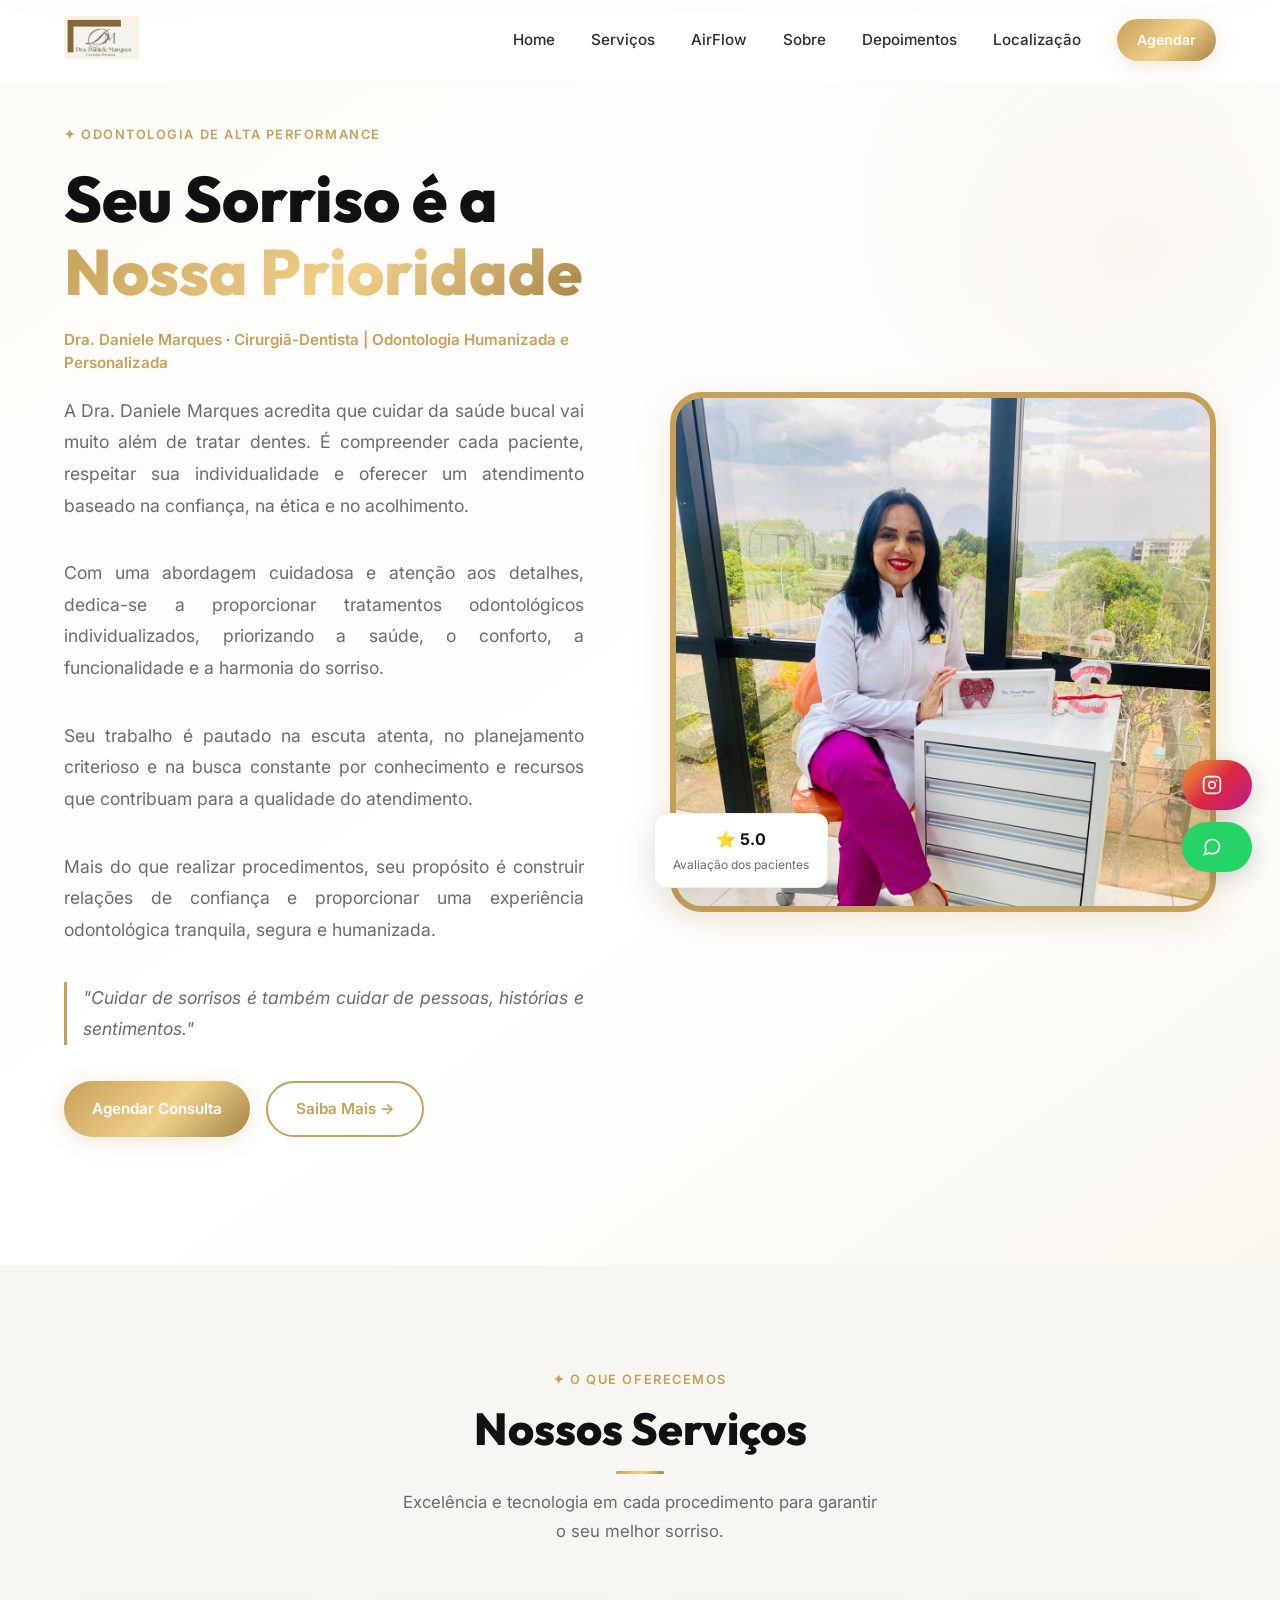
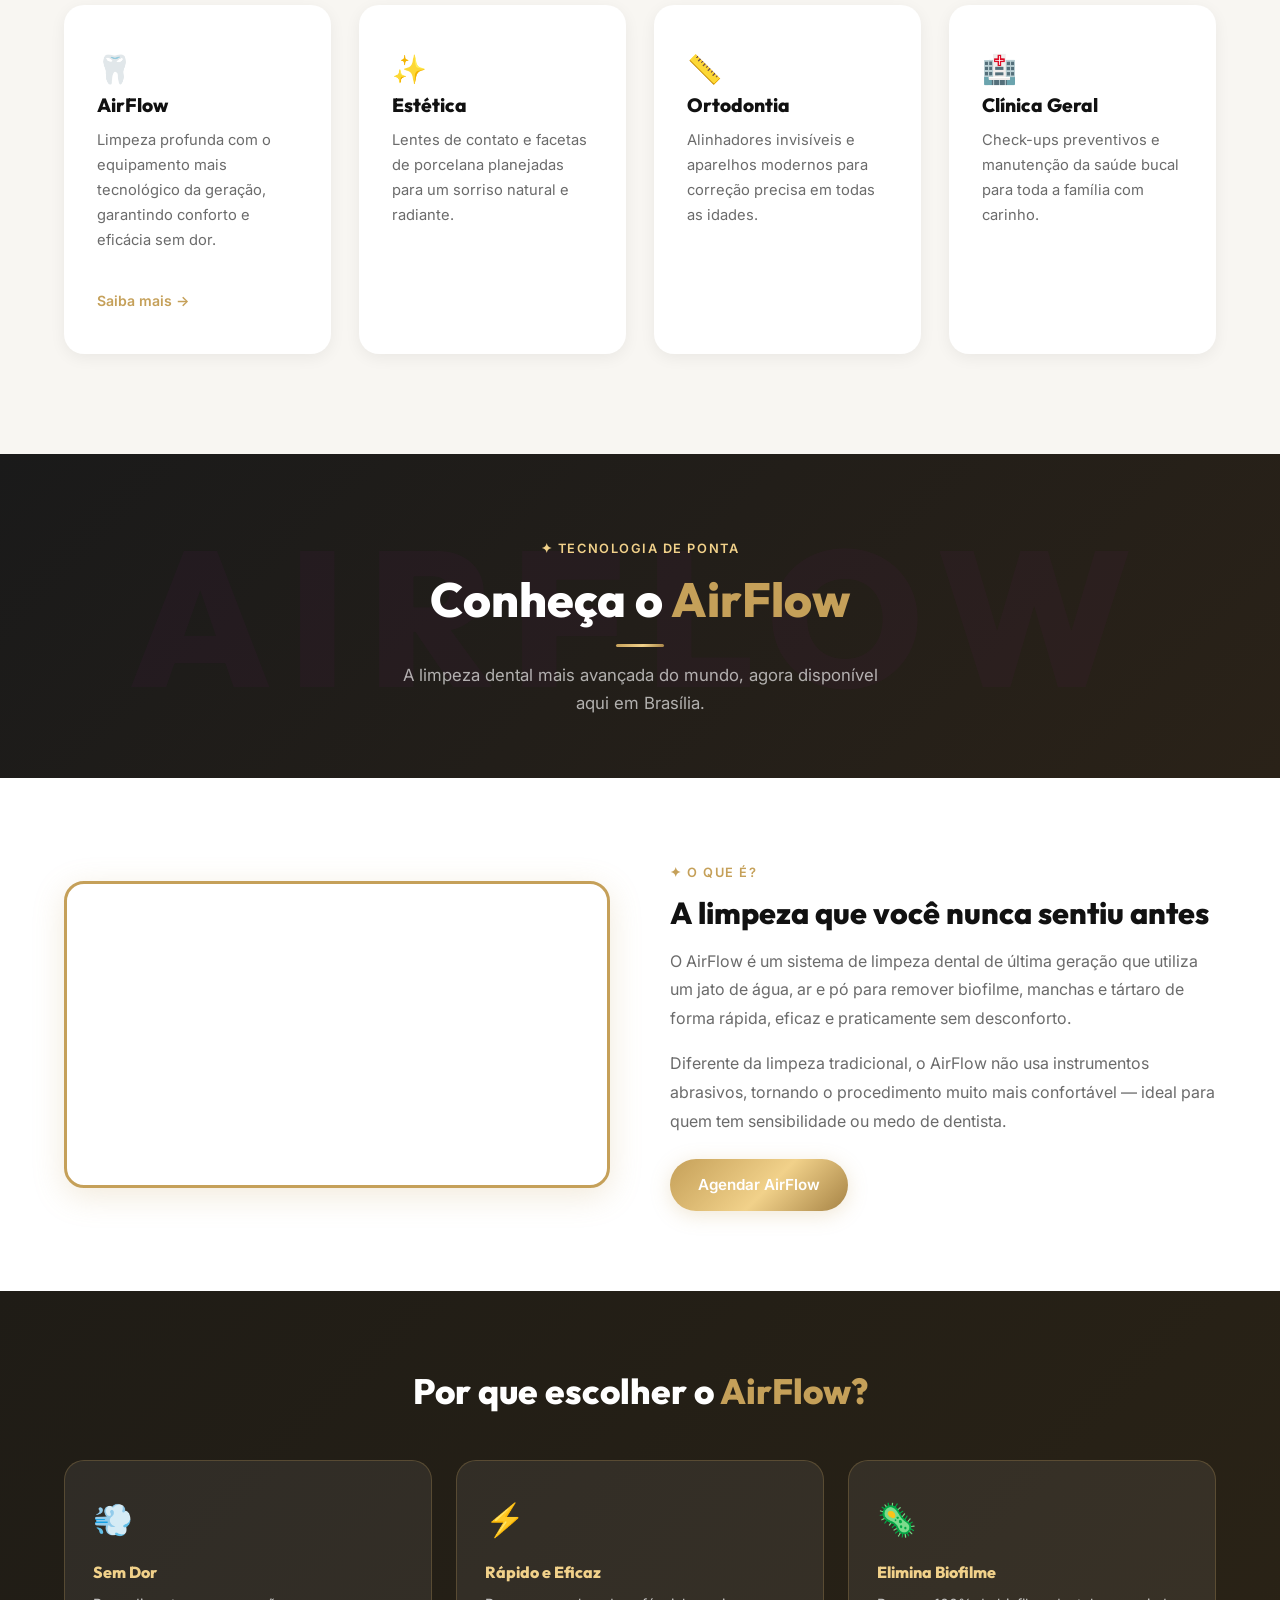
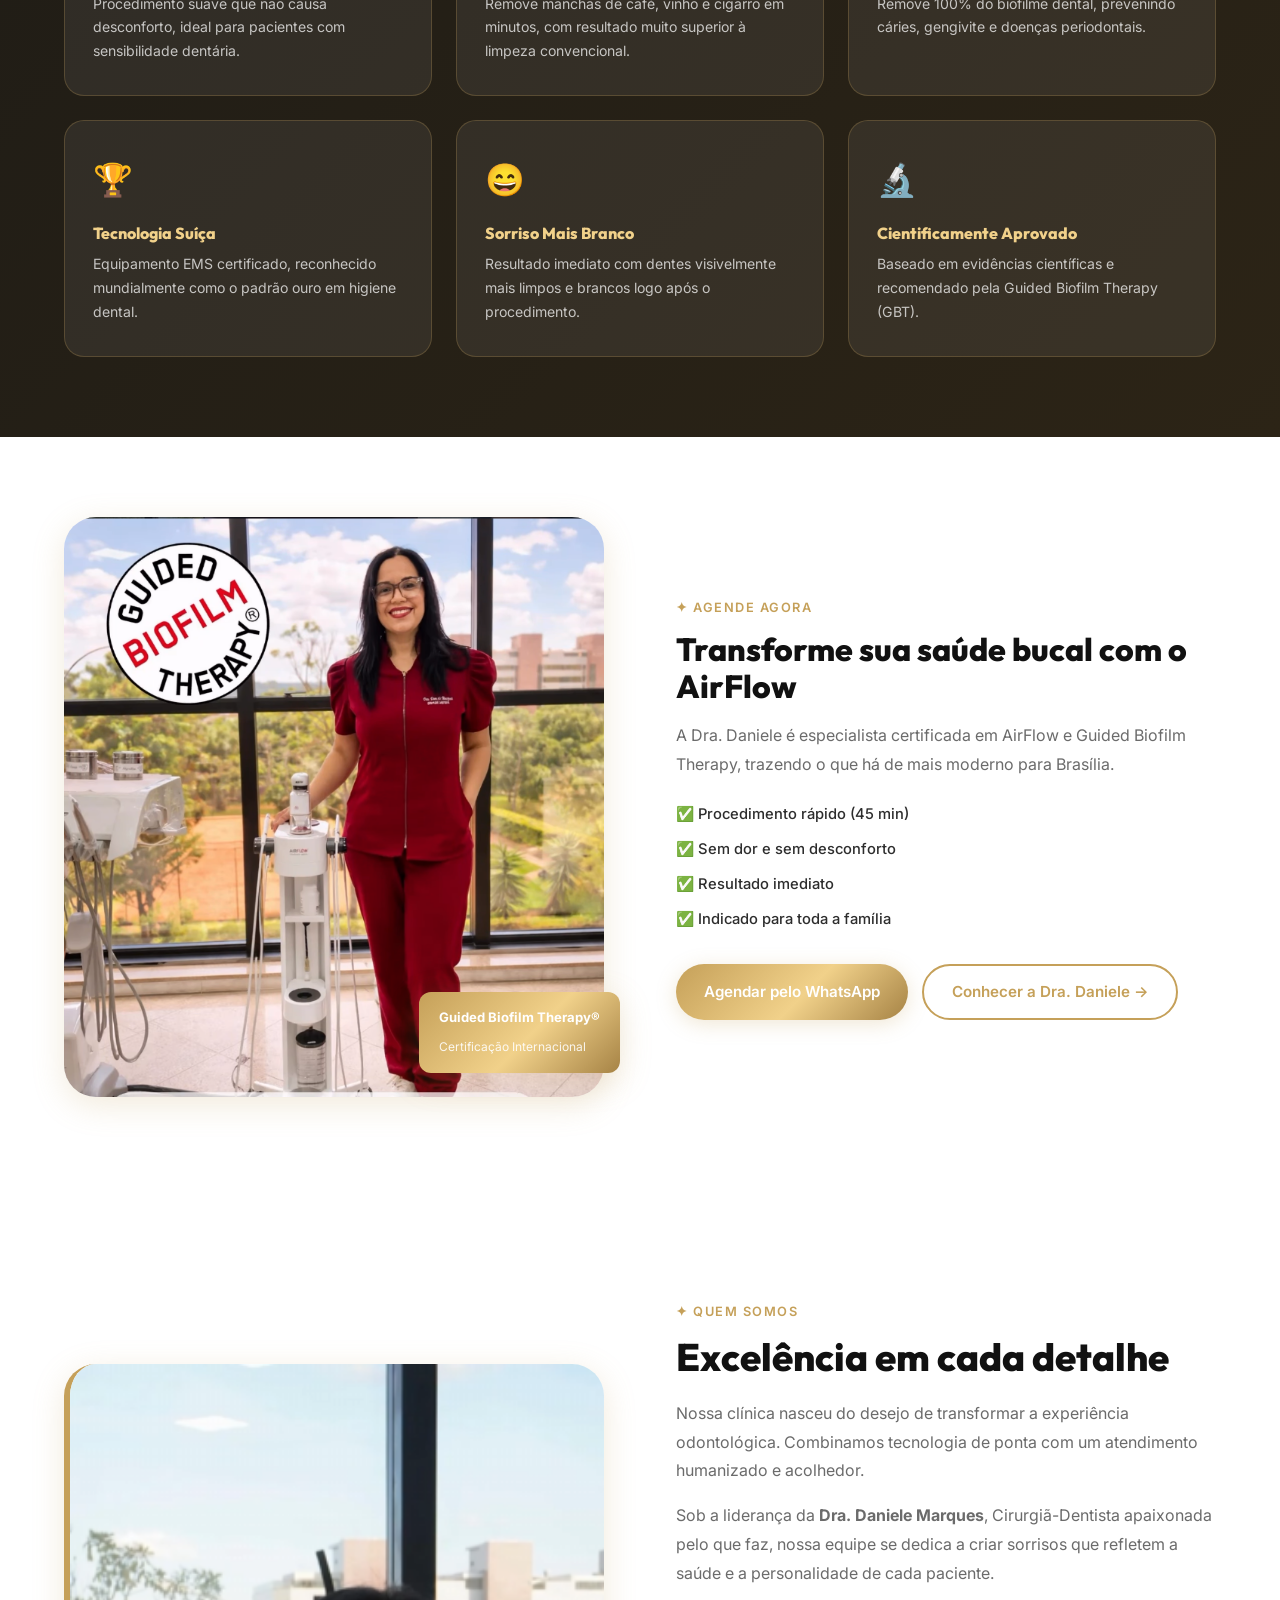
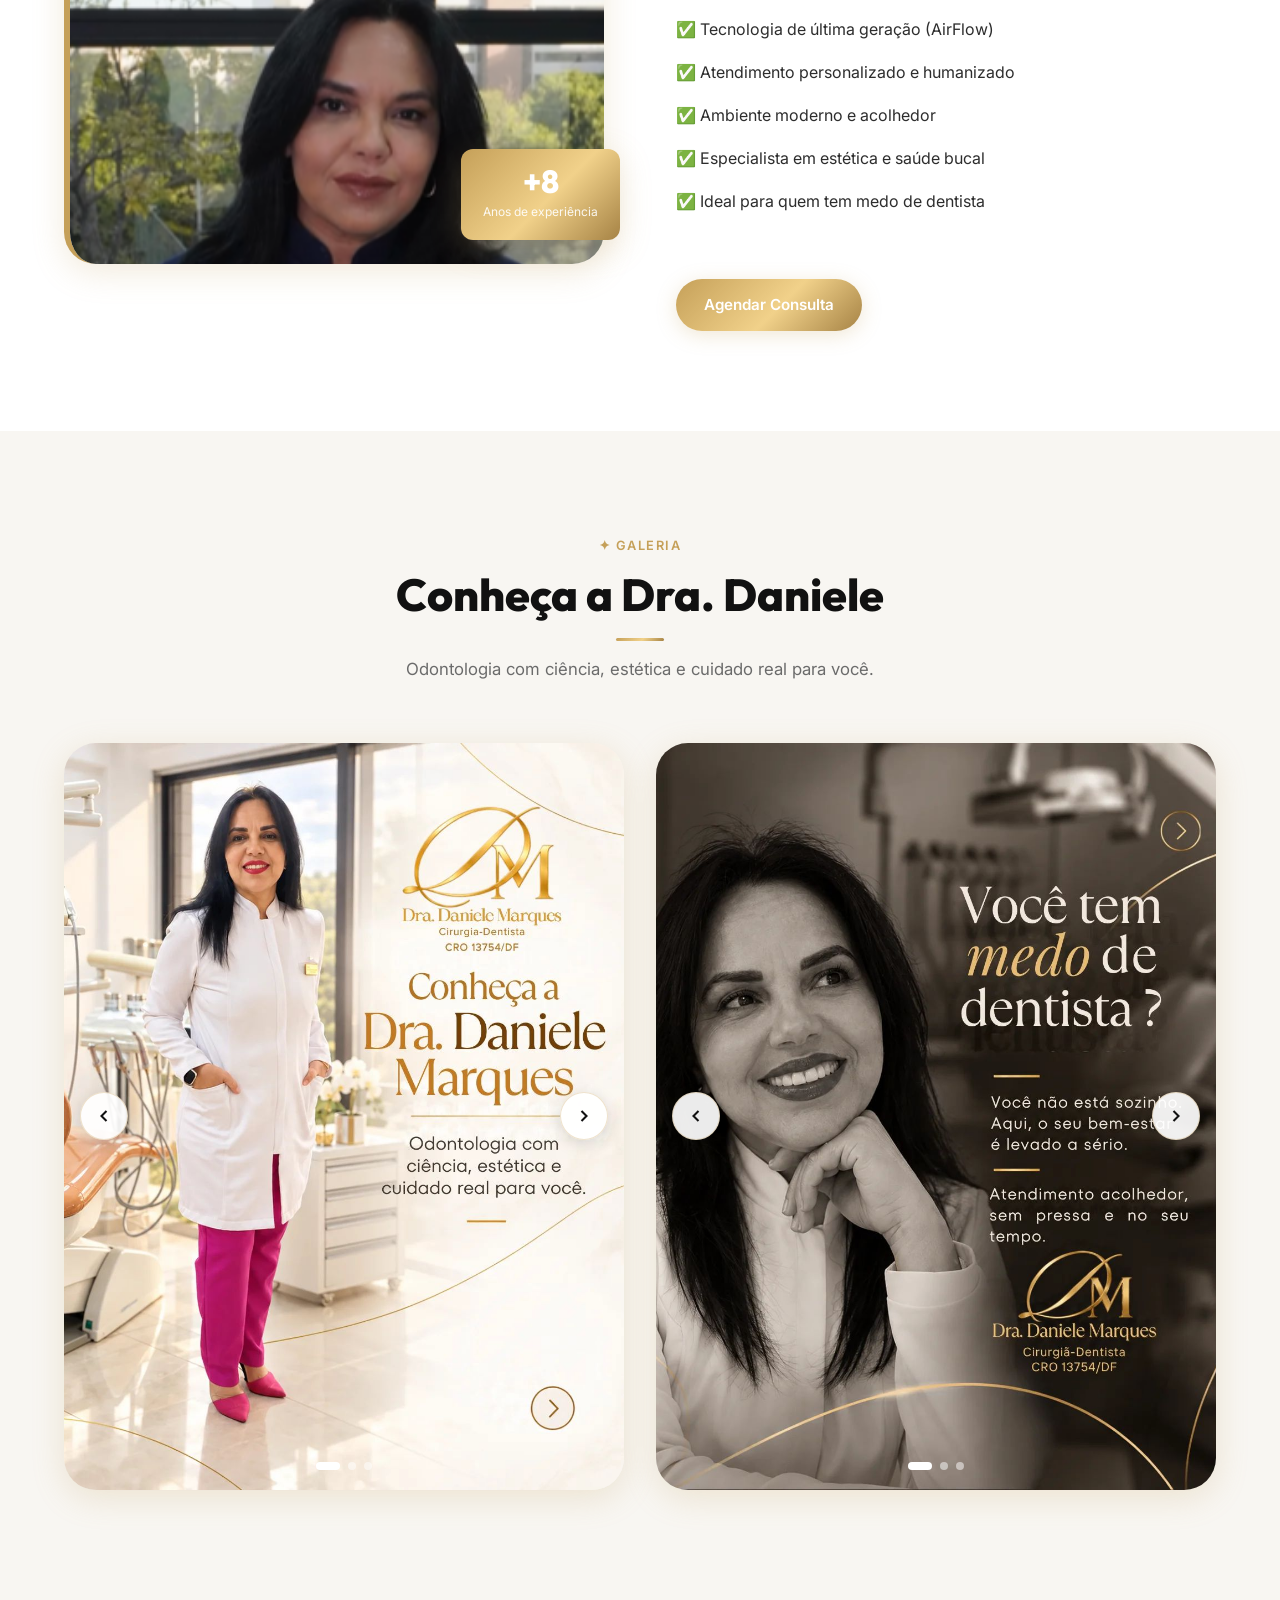
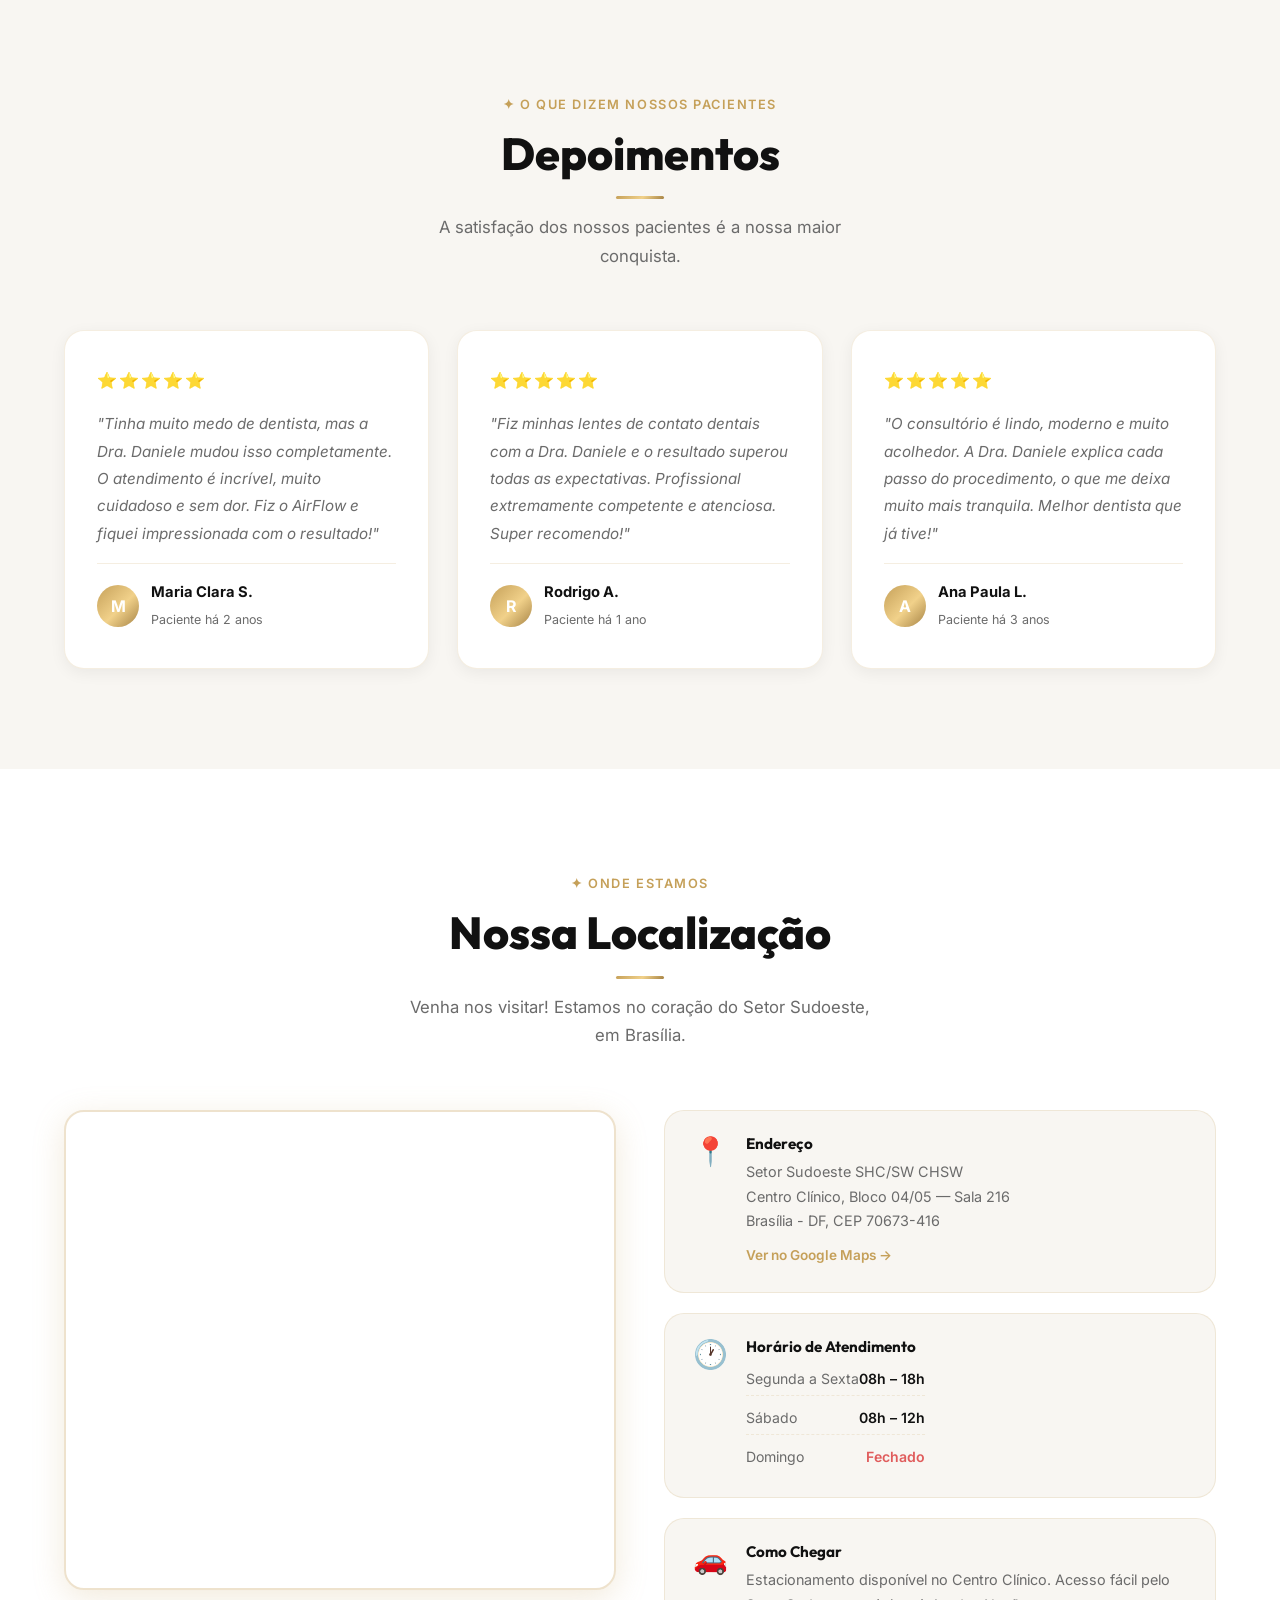
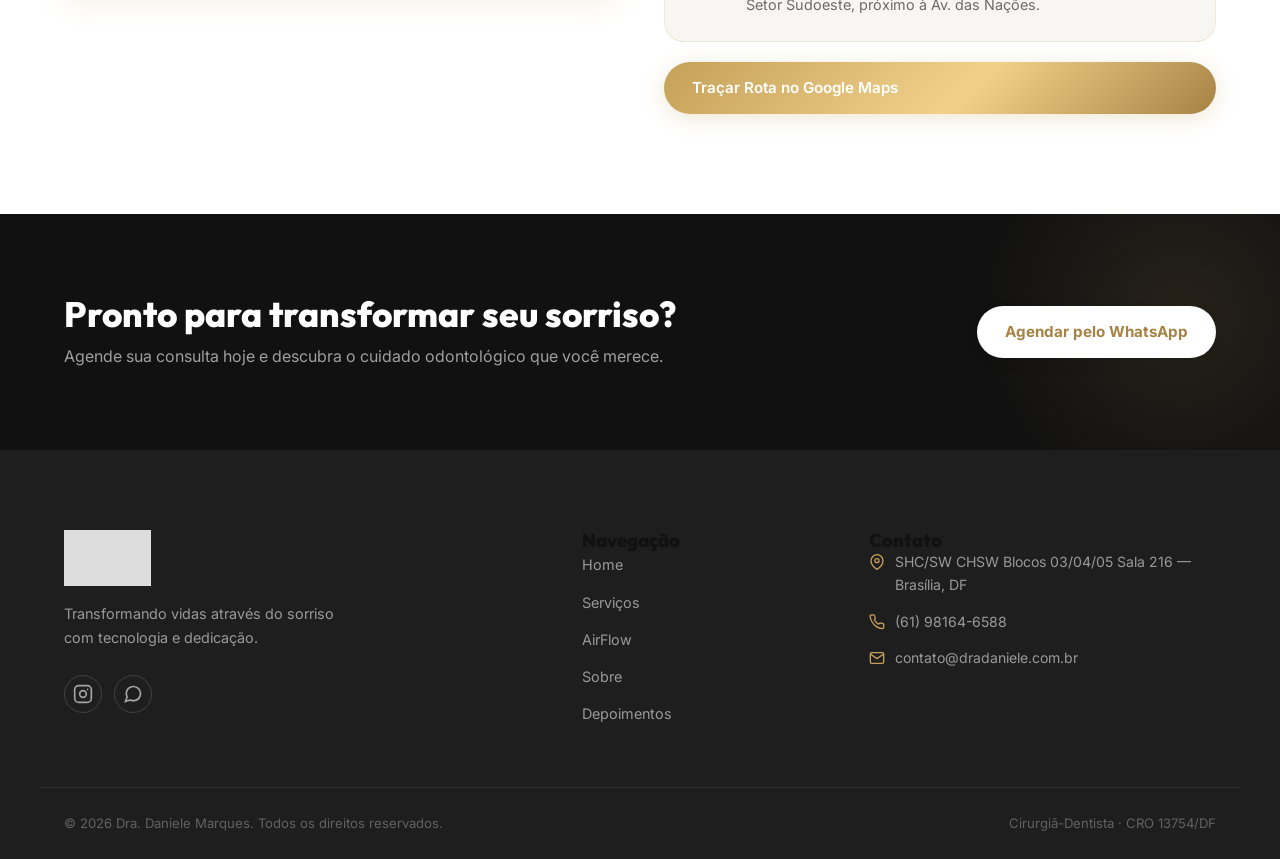
==== index.html @ 3c6aaebf "primeiro commit" ====
<!DOCTYPE html>
<html lang="pt-br">
<head>
    <meta charset="UTF-8">
    <meta name="viewport" content="width=device-width, initial-scale=1.0">
    <title>Dra. Daniele | Odontologia de Alta Performance</title>
    <meta name="description" content="Transformando sorrisos com tecnologia AirFlow, estética e ortodontia. Agende sua consulta com a Dra. Daniele.">
    
    <link rel="preconnect" href="https://fonts.googleapis.com">
    <link rel="preconnect" href="https://fonts.gstatic.com" crossorigin>
    <link href="https://fonts.googleapis.com/css2?family=Inter:wght@400;600&family=Outfit:wght@700;800&display=swap" rel="stylesheet">
    
    <link rel="stylesheet" href="index.css">
</head>
<body>

    <!-- PRELOADER -->
    <div id="preloader" class="preloader">
        <div class="preloader-inner">
            <img src="assets/Dra.Daniele.png" alt="Logo" class="preloader-logo">
            <div class="preloader-bar"><div class="preloader-fill"></div></div>
        </div>
    </div>
    <style>
        /* Garante que o preloader some mesmo sem JS */
        #preloader { animation: preloaderOut 0.5s ease 2s forwards; }
        @keyframes preloaderOut { to { opacity: 0; visibility: hidden; pointer-events: none; } }
    </style>

    <!-- NAVBAR -->
    <nav id="navbar">
        <div class="container nav-content">
            <a href="#home" class="logo-link">
                <img src="assets/Dra.Daniele.png" alt="Logo Dra. Daniele" class="nav-logo">
            </a>
            
            <ul class="nav-links">
                <li><a href="#home">Home</a></li>
                <li><a href="#servicos">Serviços</a></li>
                <li><a href="#airflow">AirFlow</a></li>
                <li><a href="#sobre">Sobre</a></li>
                <li><a href="#depoimentos">Depoimentos</a></li>
                <li><a href="#localizacao">Localização</a></li>
                <li><a href="#contato" class="btn btn-primary btn-sm">Agendar</a></li>
            </ul>

            <!-- Hamburger mobile -->
            <button class="hamburger" id="hamburger" aria-label="Abrir menu">
                <span></span>
                <span></span>
                <span></span>
            </button>
        </div>
    </nav>

    <!-- MENU MOBILE -->
    <div class="mobile-menu" id="mobileMenu">
        <ul>
            <li><a href="#home">Home</a></li>
            <li><a href="#servicos">Serviços</a></li>
            <li><a href="#airflow">AirFlow</a></li>
            <li><a href="#sobre">Sobre</a></li>
            <li><a href="#depoimentos">Depoimentos</a></li>
            <li><a href="#localizacao">Localização</a></li>
            <li><a href="#contato" class="btn btn-primary">Agendar Consulta</a></li>
        </ul>
    </div>

    <main>

        <!-- HERO -->
        <section id="home" class="hero">
            <div class="hero-bg-decoration"></div>
            <div class="container">
                <div class="hero-grid">
                    <div class="hero-content reveal">
                        <span class="hero-eyebrow">✦ Odontologia de Alta Performance</span>
                        <h1>Seu Sorriso é a <br><span>Nossa Prioridade</span></h1>
                    <h3 class="hero-subtitle">Dra. Daniele Marques <span>·</span> Cirurgiã-Dentista | Odontologia Humanizada e Personalizada</h3>
                    <p class="hero-text-justify">A Dra. Daniele Marques acredita que cuidar da saúde bucal vai muito além de tratar dentes. É compreender cada paciente, respeitar sua individualidade e oferecer um atendimento baseado na confiança, na ética e no acolhimento.</p>
                    <p class="hero-text-justify">Com uma abordagem cuidadosa e atenção aos detalhes, dedica-se a proporcionar tratamentos odontológicos individualizados, priorizando a saúde, o conforto, a funcionalidade e a harmonia do sorriso.</p>
                    <p class="hero-text-justify">Seu trabalho é pautado na escuta atenta, no planejamento criterioso e na busca constante por conhecimento e recursos que contribuam para a qualidade do atendimento.</p>
                    <p class="hero-text-justify">Mais do que realizar procedimentos, seu propósito é construir relações de confiança e proporcionar uma experiência odontológica tranquila, segura e humanizada.</p>
                    <p class="hero-quote">"Cuidar de sorrisos é também cuidar de pessoas, histórias e sentimentos."</p>
                        <div class="hero-btns">
                            <a href="#contato" class="btn btn-primary">Agendar Consulta</a>
                            <a href="#sobre" class="btn btn-outline">Saiba Mais →</a>
                        </div>


                    </div>

                    <div class="hero-image reveal">
                        <div class="hero-image-wrapper">
                            <img src="assets/foto7.jpeg" alt="Dra. Daniele Marques">
                            <div class="hero-badge">
                                <span>⭐ 5.0</span>
                                <p>Avaliação dos pacientes</p>
                            </div>
                        </div>
                    </div>
                </div>
            </div>
        </section>

        <!-- SERVIÇOS -->
        <section id="servicos" class="services">
            <div class="container">
                <div class="section-header reveal">
                    <span class="section-eyebrow">✦ O que oferecemos</span>
                    <h2>Nossos Serviços</h2>
                    <p>Excelência e tecnologia em cada procedimento para garantir o seu melhor sorriso.</p>
                </div>

                <div class="services-grid">
                    <article class="service-card reveal">
                        <div class="service-icon">🦷</div>
                        <h3>AirFlow</h3>
                        <p>Limpeza profunda com o equipamento mais tecnológico da geração, garantindo conforto e eficácia sem dor.</p>
                        <a href="#airflow" class="service-link">Saiba mais →</a>
                    </article>

                    <article class="service-card reveal">
                        <div class="service-icon">✨</div>
                        <h3>Estética</h3>
                        <p>Lentes de contato e facetas de porcelana planejadas para um sorriso natural e radiante.</p>
                    </article>

                    <article class="service-card reveal">
                        <div class="service-icon">📏</div>
                        <h3>Ortodontia</h3>
                        <p>Alinhadores invisíveis e aparelhos modernos para correção precisa em todas as idades.</p>
                    </article>

                    <article class="service-card reveal">
                        <div class="service-icon">🏥</div>
                        <h3>Clínica Geral</h3>
                        <p>Check-ups preventivos e manutenção da saúde bucal para toda a família com carinho.</p>
                    </article>
                </div>
            </div>
        </section>

        <!-- AIRFLOW -->
        <section id="airflow" class="airflow-section">
            <div class="airflow-top">
                <div class="container">
                    <div class="section-header reveal">
                        <span class="section-eyebrow">✦ Tecnologia de Ponta</span>
                        <h2>Conheça o <span class="gold-text">AirFlow</span></h2>
                        <p>A limpeza dental mais avançada do mundo, agora disponível aqui em Brasília.</p>
                    </div>
                </div>
            </div>

            <div class="container">
                <div class="airflow-intro-grid">
                    <div class="video-wrapper reveal">
                        <iframe 
                            src="https://www.youtube.com/embed/X9jW8SjjbEw" 
                            title="Tecnologia AirFlow - Dra. Daniele"
                            allow="accelerometer; autoplay; clipboard-write; encrypted-media; gyroscope; picture-in-picture"
                            allowfullscreen>
                        </iframe>
                    </div>
                    <div class="airflow-intro-text reveal">
                        <span class="section-eyebrow">✦ O que é?</span>
                        <h3>A limpeza que você nunca sentiu antes</h3>
                        <p>O AirFlow é um sistema de limpeza dental de última geração que utiliza um jato de água, ar e pó para remover biofilme, manchas e tártaro de forma rápida, eficaz e praticamente sem desconforto.</p>
                        <p>Diferente da limpeza tradicional, o AirFlow não usa instrumentos abrasivos, tornando o procedimento muito mais confortável — ideal para quem tem sensibilidade ou medo de dentista.</p>
                        <a href="#contato" class="btn btn-primary">Agendar AirFlow</a>
                    </div>
                </div>
            </div>

            <div class="airflow-benefits-bg">
                <div class="container">
                    <h3 class="benefits-title reveal">Por que escolher o <span class="gold-text">AirFlow?</span></h3>
                    <div class="benefits-grid">
                        <div class="benefit-card reveal">
                            <div class="benefit-icon">💨</div>
                            <h4>Sem Dor</h4>
                            <p>Procedimento suave que não causa desconforto, ideal para pacientes com sensibilidade dentária.</p>
                        </div>
                        <div class="benefit-card reveal">
                            <div class="benefit-icon">⚡</div>
                            <h4>Rápido e Eficaz</h4>
                            <p>Remove manchas de café, vinho e cigarro em minutos, com resultado muito superior à limpeza convencional.</p>
                        </div>
                        <div class="benefit-card reveal">
                            <div class="benefit-icon">🦠</div>
                            <h4>Elimina Biofilme</h4>
                            <p>Remove 100% do biofilme dental, prevenindo cáries, gengivite e doenças periodontais.</p>
                        </div>
                        <div class="benefit-card reveal">
                            <div class="benefit-icon">🏆</div>
                            <h4>Tecnologia Suíça</h4>
                            <p>Equipamento EMS certificado, reconhecido mundialmente como o padrão ouro em higiene dental.</p>
                        </div>
                        <div class="benefit-card reveal">
                            <div class="benefit-icon">😄</div>
                            <h4>Sorriso Mais Branco</h4>
                            <p>Resultado imediato com dentes visivelmente mais limpos e brancos logo após o procedimento.</p>
                        </div>
                        <div class="benefit-card reveal">
                            <div class="benefit-icon">🔬</div>
                            <h4>Cientificamente Aprovado</h4>
                            <p>Baseado em evidências científicas e recomendado pela Guided Biofilm Therapy (GBT).</p>
                        </div>
                    </div>
                </div>
            </div>

            <div class="container">
                <div class="airflow-photo-cta">
                    <div class="airflow-photo reveal">
                        <img src="assets/airflow-foto.png" alt="Dra. Daniele com equipamento AirFlow">
                        <div class="airflow-photo-badge">
                            <strong>Guided Biofilm Therapy®</strong>
                            <span>Certificação Internacional</span>
                        </div>
                    </div>
                    <div class="airflow-cta-box reveal">
                        <span class="section-eyebrow">✦ Agende Agora</span>
                        <h3>Transforme sua saúde bucal com o AirFlow</h3>
                        <p>A Dra. Daniele é especialista certificada em AirFlow e Guided Biofilm Therapy, trazendo o que há de mais moderno para Brasília.</p>
                        <ul class="airflow-cta-list">
                            <li>✅ Procedimento rápido (45 min)</li>
                            <li>✅ Sem dor e sem desconforto</li>
                            <li>✅ Resultado imediato</li>
                            <li>✅ Indicado para toda a família</li>
                        </ul>
                        <div class="airflow-cta-btns">
                            <a href="https://wa.me/5561981646588" target="_blank" class="btn btn-primary">Agendar pelo WhatsApp</a>
                            <a href="#sobre" class="btn btn-outline">Conhecer a Dra. Daniele →</a>
                        </div>
                    </div>
                </div>
            </div>
        </section>

        <!-- SOBRE -->
        <section id="sobre" class="about">
            <div class="container about-grid">
                <div class="about-image reveal">
                    <div class="about-image-wrapper">
                        <img src="assets/Foto.png" alt="Dra. Daniele em seu consultório">
                        <div class="about-years-badge">
                            <strong>+8</strong>
                            <span>Anos de experiência</span>
                        </div>
                    </div>
                </div>
                <div class="about-text reveal">
                    <span class="section-eyebrow">✦ Quem somos</span>
                    <h2>Excelência em cada detalhe</h2>
                    <p>Nossa clínica nasceu do desejo de transformar a experiência odontológica. Combinamos tecnologia de ponta com um atendimento humanizado e acolhedor.</p>
                    <p>Sob a liderança da <strong>Dra. Daniele Marques</strong>, Cirurgiã-Dentista apaixonada pelo que faz, nossa equipe se dedica a criar sorrisos que refletem a saúde e a personalidade de cada paciente.</p>
                    
                    <ul class="about-features">
                        <li>✅ Tecnologia de última geração (AirFlow)</li>
                        <li>✅ Atendimento personalizado e humanizado</li>
                        <li>✅ Ambiente moderno e acolhedor</li>
                        <li>✅ Especialista em estética e saúde bucal</li>
                        <li>✅ Ideal para quem tem medo de dentista</li>
                    </ul>

                    <a href="#contato" class="btn btn-primary" style="margin-top: 28px;">Agendar Consulta</a>
                </div>
            </div>
        </section>

        <!-- GALERIA -->
        <section class="gallery-section">
            <div class="container">
                <div class="section-header reveal">
                    <span class="section-eyebrow">✦ Galeria</span>
                    <h2>Conheça a Dra. Daniele</h2>
                    <p>Odontologia com ciência, estética e cuidado real para você.</p>
                </div>

                <div class="carousels-row">

                    <!-- Carrossel 1 -->
                    <div class="carousel-wrapper reveal">
                        <div class="carousel-track" id="carouselTrack1">
                            <div class="carousel-slide"><img src="assets/foto1.jpeg" alt="Dra. Daniele Marques no consultório"></div>
                            <div class="carousel-slide"><img src="assets/foto2.jpeg" alt="Odontologia também é acolhimento"></div>
                            <div class="carousel-slide"><img src="assets/foto3.jpeg" alt="Mais do que cuidar de sorrisos, eu cuido de pessoas"></div>
                        </div>
                        <button class="carousel-btn carousel-prev" id="prevBtn1" aria-label="Anterior">
                            <svg width="20" height="20" fill="none" stroke="currentColor" stroke-width="2.5" viewBox="0 0 24 24"><polyline points="15 18 9 12 15 6"/></svg>
                        </button>
                        <button class="carousel-btn carousel-next" id="nextBtn1" aria-label="Próximo">
                            <svg width="20" height="20" fill="none" stroke="currentColor" stroke-width="2.5" viewBox="0 0 24 24"><polyline points="9 18 15 12 9 6"/></svg>
                        </button>
                        <div class="carousel-dots">
                            <button class="dot active" data-index="0"></button>
                            <button class="dot" data-index="1"></button>
                            <button class="dot" data-index="2"></button>
                        </div>
                    </div>

                    <!-- Carrossel 2 -->
                    <div class="carousel-wrapper reveal">
                        <div class="carousel-track" id="carouselTrack2">
                            <div class="carousel-slide"><img src="assets/foto4.jpeg" alt="Aqui o seu tempo é respeitado"></div>
                            <div class="carousel-slide"><img src="assets/foto5.jpeg" alt="Você não precisa passar por isso sozinho"></div>
                            <div class="carousel-slide"><img src="assets/foto6.jpeg" alt="Você tem medo de dentista?"></div>
                        </div>
                        <button class="carousel-btn carousel-prev" id="prevBtn2" aria-label="Anterior">
                            <svg width="20" height="20" fill="none" stroke="currentColor" stroke-width="2.5" viewBox="0 0 24 24"><polyline points="15 18 9 12 15 6"/></svg>
                        </button>
                        <button class="carousel-btn carousel-next" id="nextBtn2" aria-label="Próximo">
                            <svg width="20" height="20" fill="none" stroke="currentColor" stroke-width="2.5" viewBox="0 0 24 24"><polyline points="9 18 15 12 9 6"/></svg>
                        </button>
                        <div class="carousel-dots">
                            <button class="dot active" data-index="0"></button>
                            <button class="dot" data-index="1"></button>
                            <button class="dot" data-index="2"></button>
                        </div>
                    </div>

                </div>
            </div>
        </section>

        <!-- DEPOIMENTOS -->
        <section id="depoimentos" class="testimonials">
            <div class="container">
                <div class="section-header reveal">
                    <span class="section-eyebrow">✦ O que dizem nossos pacientes</span>
                    <h2>Depoimentos</h2>
                    <p>A satisfação dos nossos pacientes é a nossa maior conquista.</p>
                </div>

                <div class="testimonials-grid">
                    <div class="testimonial-card reveal">
                        <div class="testimonial-stars">⭐⭐⭐⭐⭐</div>
                        <p>"Tinha muito medo de dentista, mas a Dra. Daniele mudou isso completamente. O atendimento é incrível, muito cuidadoso e sem dor. Fiz o AirFlow e fiquei impressionada com o resultado!"</p>
                        <div class="testimonial-author">
                            <div class="author-avatar">M</div>
                            <div>
                                <strong>Maria Clara S.</strong>
                                <span>Paciente há 2 anos</span>
                            </div>
                        </div>
                    </div>

                    <div class="testimonial-card reveal">
                        <div class="testimonial-stars">⭐⭐⭐⭐⭐</div>
                        <p>"Fiz minhas lentes de contato dentais com a Dra. Daniele e o resultado superou todas as expectativas. Profissional extremamente competente e atenciosa. Super recomendo!"</p>
                        <div class="testimonial-author">
                            <div class="author-avatar">R</div>
                            <div>
                                <strong>Rodrigo A.</strong>
                                <span>Paciente há 1 ano</span>
                            </div>
                        </div>
                    </div>

                    <div class="testimonial-card reveal">
                        <div class="testimonial-stars">⭐⭐⭐⭐⭐</div>
                        <p>"O consultório é lindo, moderno e muito acolhedor. A Dra. Daniele explica cada passo do procedimento, o que me deixa muito mais tranquila. Melhor dentista que já tive!"</p>
                        <div class="testimonial-author">
                            <div class="author-avatar">A</div>
                            <div>
                                <strong>Ana Paula L.</strong>
                                <span>Paciente há 3 anos</span>
                            </div>
                        </div>
                    </div>
                </div>
            </div>
        </section>

        <!-- LOCALIZAÇÃO -->
        <section id="localizacao" class="location-section">
            <div class="container">
                <div class="section-header reveal">
                    <span class="section-eyebrow">✦ Onde estamos</span>
                    <h2>Nossa Localização</h2>
                    <p>Venha nos visitar! Estamos no coração do Setor Sudoeste, em Brasília.</p>
                </div>

                <div class="location-grid">
                    <!-- Mapa clicável -->
                    <a 
                        href="https://maps.google.com/?q=Centro+Clínico+Sudoeste+Brasilia+DF"
                        target="_blank"
                        class="map-wrapper reveal"
                        aria-label="Abrir no Google Maps"
                    >
                        <iframe
                            src="https://www.google.com/maps/embed?pb=!1m18!1m12!1m3!1d6298.331078208343!2d-47.9356844731698!3d-15.804863434836902!2m3!1f0!2f0!3f0!3m2!1i1024!2i768!4f13.1!3m3!1m2!1s0x935a3077f2aaaaab%3A0x75e8342ce30b592e!2sCentro%20Cl%C3%ADnico%20Sudoeste!5e1!3m2!1spt-BR!2sbr!4v1790096214004!5m2!1spt-BR!2sbr"
                            width="100%"
                            height="100%"
                            style="border:0;"
                            allowfullscreen=""
                            loading="lazy"
                            referrerpolicy="no-referrer-when-downgrade"
                            title="Localização Dra. Daniele Marques"
                        ></iframe>
                        <div class="map-overlay">
                            <span>
                                <svg width="18" height="18" fill="none" stroke="currentColor" stroke-width="2" viewBox="0 0 24 24"><path d="M21 10c0 7-9 13-9 13s-9-6-9-13a9 9 0 0 1 18 0z"/><circle cx="12" cy="10" r="3"/></svg>
                                Abrir no Google Maps
                            </span>
                        </div>
                    </a>

                    <!-- Informações -->
                    <div class="location-info reveal">
                        <div class="location-card">
                            <div class="location-icon">📍</div>
                            <div>
                                <h4>Endereço</h4>
                                <p>Setor Sudoeste SHC/SW CHSW<br>Centro Clínico, Bloco 04/05 — Sala 216<br>Brasília - DF, CEP 70673-416</p>
                                <a 
                                    href="https://maps.google.com/?q=Centro+Clínico+Sudoeste+Brasilia+DF" 
                                    target="_blank" 
                                    class="location-link"
                                >
                                    Ver no Google Maps →
                                </a>
                            </div>
                        </div>

                        <div class="location-card">
                            <div class="location-icon">🕐</div>
                            <div>
                                <h4>Horário de Atendimento</h4>
                                <div class="hours-list">
                                    <div class="hours-row">
                                        <span>Segunda a Sexta</span>
                                        <span>08h – 18h</span>
                                    </div>
                                    <div class="hours-row">
                                        <span>Sábado</span>
                                        <span>08h – 12h</span>
                                    </div>
                                    <div class="hours-row closed">
                                        <span>Domingo</span>
                                        <span>Fechado</span>
                                    </div>
                                </div>
                            </div>
                        </div>

                        <div class="location-card">
                            <div class="location-icon">🚗</div>
                            <div>
                                <h4>Como Chegar</h4>
                                <p>Estacionamento disponível no Centro Clínico. Acesso fácil pelo Setor Sudoeste, próximo à Av. das Nações.</p>
                            </div>
                        </div>

                        <a href="https://maps.google.com/?q=Centro+Clínico+Sudoeste+Brasilia+DF" target="_blank" class="btn btn-primary" style="width:100%; text-align:center;">
                            Traçar Rota no Google Maps
                        </a>
                    </div>
                </div>
            </div>
        </section>

        <!-- CTA BANNER -->
        <section class="cta-banner">
            <div class="container">
                <div class="cta-content reveal">
                    <div class="cta-text">
                        <h2>Pronto para transformar seu sorriso?</h2>
                        <p>Agende sua consulta hoje e descubra o cuidado odontológico que você merece.</p>
                    </div>
                    <div class="cta-actions">
                        <a href="https://wa.me/5561981646588" target="_blank" class="btn btn-white">Agendar pelo WhatsApp</a>
                    </div>
                </div>
            </div>
        </section>

    </main>

    <!-- FOOTER -->
    <footer id="contato" class="footer">
        <div class="container footer-content">
            <div class="footer-brand">
                <img src="assets/Dra.Daniele.png" alt="Logo Dra. Daniele" class="footer-logo">
                <p>Transformando vidas através do sorriso com tecnologia e dedicação.</p>
                <div class="footer-socials">
                    <a href="https://www.instagram.com/dra.danielemarques.dentista/" target="_blank" aria-label="Instagram">
                        <svg width="20" height="20" fill="none" stroke="currentColor" stroke-width="2" viewBox="0 0 24 24"><rect x="2" y="2" width="20" height="20" rx="5"/><circle cx="12" cy="12" r="4"/><circle cx="17.5" cy="6.5" r="1" fill="currentColor" stroke="none"/></svg>
                    </a>
                    <a href="https://wa.me/5561981646588" target="_blank" aria-label="WhatsApp">
                        <svg width="20" height="20" fill="none" stroke="currentColor" stroke-width="2" viewBox="0 0 24 24"><path d="M21 11.5a8.38 8.38 0 0 1-.9 3.8 8.5 8.5 0 0 1-7.6 4.7 8.38 8.38 0 0 1-3.8-.9L3 21l1.9-5.7a8.38 8.38 0 0 1-.9-3.8 8.5 8.5 0 0 1 4.7-7.6 8.38 8.38 0 0 1 3.8-.9h.5a8.48 8.48 0 0 1 8 8v.5z"/></svg>
                    </a>
                </div>
            </div>
            
            <div class="footer-links">
                <h3>Navegação</h3>
                <ul>
                    <li><a href="#home">Home</a></li>
                    <li><a href="#servicos">Serviços</a></li>
                    <li><a href="#airflow">AirFlow</a></li>
                    <li><a href="#sobre">Sobre</a></li>
                    <li><a href="#depoimentos">Depoimentos</a></li>
                </ul>
            </div>

            <div class="footer-contact-info">
                <h3>Contato</h3>
                <p>
                    <svg width="16" height="16" fill="none" stroke="currentColor" stroke-width="2" viewBox="0 0 24 24"><path d="M21 10c0 7-9 13-9 13s-9-6-9-13a9 9 0 0 1 18 0z"/><circle cx="12" cy="10" r="3"/></svg>
                    SHC/SW CHSW Blocos 03/04/05 Sala 216 — Brasília, DF
                </p>
                <p>
                    <svg width="16" height="16" fill="none" stroke="currentColor" stroke-width="2" viewBox="0 0 24 24"><path d="M22 16.92v3a2 2 0 0 1-2.18 2 19.79 19.79 0 0 1-8.63-3.07A19.5 19.5 0 0 1 4.69 12a19.79 19.79 0 0 1-3.07-8.67A2 2 0 0 1 3.6 1.27h3a2 2 0 0 1 2 1.72 12.84 12.84 0 0 0 .7 2.81 2 2 0 0 1-.45 2.11L8.09 9a16 16 0 0 0 6.29 6.29l1.1-1.26a2 2 0 0 1 2.11-.45 12.84 12.84 0 0 0 2.81.7A2 2 0 0 1 22 16.92z"/></svg>
                    <a href="https://wa.me/5561981646588" target="_blank">(61) 98164-6588</a>
                </p>
                <p>
                    <svg width="16" height="16" fill="none" stroke="currentColor" stroke-width="2" viewBox="0 0 24 24"><path d="M4 4h16c1.1 0 2 .9 2 2v12c0 1.1-.9 2-2 2H4c-1.1 0-2-.9-2-2V6c0-1.1.9-2 2-2z"/><polyline points="22,6 12,13 2,6"/></svg>
                    <a href="mailto:contato@dradaniele.com.br">contato@dradaniele.com.br</a>
                </p>
            </div>
        </div>
        
        <div class="footer-bottom">
            <div class="container">
                <p>&copy; 2026 Dra. Daniele Marques. Todos os direitos reservados.</p>
                <p>Cirurgiã-Dentista · CRO 13754/DF</p>
            </div>
        </div>
    </footer>

    <!-- BOTÕES FLUTUANTES -->
    <div class="social-floaters">
        <a href="https://www.instagram.com/dra.danielemarques.dentista/" target="_blank" class="floater-btn floater-ig" aria-label="Instagram">
            <svg width="20" height="20" fill="none" stroke="currentColor" stroke-width="2" viewBox="0 0 24 24"><rect x="2" y="2" width="20" height="20" rx="5"/><circle cx="12" cy="12" r="4"/><circle cx="17.5" cy="6.5" r="1" fill="currentColor" stroke="none"/></svg>
            <span>Instagram</span>
        </a>
        <a href="https://wa.me/5561981646588" target="_blank" class="floater-btn floater-wa" aria-label="WhatsApp">
            <svg width="20" height="20" fill="none" stroke="currentColor" stroke-width="2" viewBox="0 0 24 24"><path d="M21 11.5a8.38 8.38 0 0 1-.9 3.8 8.5 8.5 0 0 1-7.6 4.7 8.38 8.38 0 0 1-3.8-.9L3 21l1.9-5.7a8.38 8.38 0 0 1-.9-3.8 8.5 8.5 0 0 1 4.7-7.6 8.38 8.38 0 0 1 3.8-.9h.5a8.48 8.48 0 0 1 8 8v.5z"/></svg>
            <span>WhatsApp</span>
        </a>
    </div>

    <script src="main.js"></script>
</body>
</html>
---- index.css ----
/* =============================================
   DRA. DANIELE MARQUES · CSS PRINCIPAL
   ============================================= */

/* 1. VARIÁVEIS */
:root {
    --gold: #C5A059;
    --gold-dark: #A68345;
    --gold-light: #F1D18A;
    --gold-gradient: linear-gradient(135deg, #C5A059 0%, #F1D18A 55%, #A68345 100%);
    --gold-glow: rgba(197, 160, 89, 0.25);
    --dark: #111111;
    --dark-2: #1E1E1E;
    --text: #2D2D2D;
    --text-muted: #6B6B6B;
    --light: #F8F6F2;
    --white: #FFFFFF;
    --border: rgba(197, 160, 89, 0.18);
    --shadow-sm: 0 4px 16px rgba(0,0,0,0.06);
    --shadow-md: 0 10px 40px rgba(0,0,0,0.10);
    --shadow-gold: 0 8px 32px rgba(197, 160, 89, 0.22);
    --radius-sm: 12px;
    --radius-md: 20px;
    --radius-lg: 32px;
    --transition: all 0.35s cubic-bezier(0.4, 0, 0.2, 1);
}

/* 2. RESET & BASE */
*, *::before, *::after {
    margin: 0; padding: 0;
    box-sizing: border-box;
}

html { scroll-behavior: smooth; font-size: 16px; }

body {
    font-family: 'Inter', sans-serif;
    background: var(--white);
    color: var(--text);
    line-height: 1.7;
    overflow-x: hidden;
}

h1, h2, h3, h4 {
    font-family: 'Outfit', sans-serif;
    font-weight: 800;
    line-height: 1.15;
    color: var(--dark);
}

em { font-family: 'Cormorant Garamond', Georgia, serif; font-style: italic; font-weight: 400; }

.container {
    max-width: 1200px;
    margin: 0 auto;
    padding: 0 24px;
}

img { max-width: 100%; display: block; }
a { text-decoration: none; color: inherit; }

/* 3. PRELOADER */
#preloader {
    position: fixed;
    inset: 0;
    background: var(--white);
    display: flex;
    align-items: center;
    justify-content: center;
    z-index: 9999;
    transition: opacity 0.5s ease, visibility 0.5s ease;
}

#preloader.hidden { opacity: 0; visibility: hidden; }

.preloader-inner {
    display: flex;
    flex-direction: column;
    align-items: center;
    gap: 24px;
}

.preloader-logo { height: 80px; animation: pulse 1.5s ease-in-out infinite; }

@keyframes pulse { 0%, 100% { opacity: 1; transform: scale(1); } 50% { opacity: 0.7; transform: scale(0.97); } }

.preloader-bar {
    width: 180px;
    height: 3px;
    background: var(--border);
    border-radius: 10px;
    overflow: hidden;
}

.preloader-fill {
    height: 100%;
    background: var(--gold-gradient);
    border-radius: 10px;
    animation: loading 1.5s ease forwards;
}

@keyframes loading { from { width: 0; } to { width: 100%; } }

/* 4. NAVBAR */
#navbar {
    position: fixed;
    top: 0; left: 0; right: 0;
    z-index: 1000;
    padding: 16px 0;
    background: rgba(255,255,255,0.92);
    backdrop-filter: blur(16px);
    -webkit-backdrop-filter: blur(16px);
    border-bottom: 1px solid transparent;
    transition: var(--transition);
}

#navbar.scrolled {
    padding: 10px 0;
    background: rgba(255,255,255,0.98);
    border-bottom-color: var(--border);
    box-shadow: var(--shadow-sm);
}

.nav-content {
    display: flex;
    align-items: center;
    justify-content: space-between;
}

.nav-logo {
    height: 48px;
    transition: height 0.35s ease;
}

#navbar.scrolled .nav-logo { height: 40px; }

.nav-links {
    display: flex;
    align-items: center;
    list-style: none;
    gap: 36px;
}

.nav-links a:not(.btn) {
    font-size: 0.95rem;
    font-weight: 500;
    color: var(--text);
    position: relative;
    transition: color 0.25s;
}

.nav-links a:not(.btn)::after {
    content: '';
    position: absolute;
    bottom: -3px; left: 0;
    width: 0; height: 2px;
    background: var(--gold-gradient);
    border-radius: 2px;
    transition: width 0.3s ease;
}

.nav-links a:not(.btn):hover { color: var(--gold); }
.nav-links a:not(.btn):hover::after { width: 100%; }

/* Hamburger */
.hamburger {
    display: none;
    flex-direction: column;
    gap: 5px;
    background: none;
    border: none;
    cursor: pointer;
    padding: 4px;
}

.hamburger span {
    display: block;
    width: 24px; height: 2px;
    background: var(--dark);
    border-radius: 2px;
    transition: var(--transition);
}

.hamburger.active span:nth-child(1) { transform: translateY(7px) rotate(45deg); }
.hamburger.active span:nth-child(2) { opacity: 0; }
.hamburger.active span:nth-child(3) { transform: translateY(-7px) rotate(-45deg); }

/* Mobile Menu */
.mobile-menu {
    position: fixed;
    top: 0; left: 0; right: 0;
    background: var(--white);
    padding: 100px 24px 40px;
    z-index: 999;
    transform: translateY(-100%);
    transition: transform 0.4s cubic-bezier(0.4, 0, 0.2, 1);
    box-shadow: var(--shadow-md);
}

.mobile-menu.open { transform: translateY(0); }

.mobile-menu ul { list-style: none; display: flex; flex-direction: column; gap: 20px; }

.mobile-menu a:not(.btn) {
    font-size: 1.4rem;
    font-family: 'Outfit', sans-serif;
    font-weight: 700;
    color: var(--dark);
    transition: color 0.25s;
}

.mobile-menu a:not(.btn):hover { color: var(--gold); }
.mobile-menu .btn { display: inline-block; margin-top: 10px; }

/* 5. BOTÕES */
.btn {
    display: inline-flex;
    align-items: center;
    gap: 8px;
    padding: 13px 28px;
    border-radius: 50px;
    font-weight: 600;
    font-size: 0.95rem;
    transition: var(--transition);
    cursor: pointer;
    border: none;
    white-space: nowrap;
}

.btn-primary {
    background: var(--gold-gradient);
    color: var(--white);
    box-shadow: 0 4px 20px var(--gold-glow);
}

.btn-primary:hover {
    transform: translateY(-2px);
    box-shadow: 0 8px 30px rgba(197, 160, 89, 0.4);
}

.btn-outline {
    border: 2px solid var(--gold);
    color: var(--gold);
    background: transparent;
}

.btn-outline:hover {
    background: var(--gold);
    color: var(--white);
    transform: translateY(-2px);
}

.btn-white {
    background: var(--white);
    color: var(--gold-dark);
    font-weight: 700;
    box-shadow: var(--shadow-sm);
}

.btn-white:hover {
    transform: translateY(-2px);
    box-shadow: var(--shadow-md);
}

.btn-sm { padding: 9px 20px; font-size: 0.88rem; }

/* 6. SEÇÃO EYEBROW */
.section-eyebrow {
    display: inline-block;
    font-size: 0.8rem;
    font-weight: 600;
    letter-spacing: 0.12em;
    text-transform: uppercase;
    color: var(--gold);
    margin-bottom: 12px;
}

/* 7. REVEAL ANIMATION */
.reveal {
    opacity: 0;
    transform: translateY(40px);
    transition: opacity 0.7s ease, transform 0.7s ease;
}

.reveal.active {
    opacity: 1;
    transform: translateY(0);
}

.reveal:nth-child(2) { transition-delay: 0.1s; }
.reveal:nth-child(3) { transition-delay: 0.2s; }
.reveal:nth-child(4) { transition-delay: 0.3s; }

/* 8. HERO */
.hero {
    min-height: 100vh;
    display: flex;
    align-items: center;
    padding: 120px 0 80px;
    background: linear-gradient(145deg, #FDFBF7 0%, #FFFFFF 60%, #FBF8F1 100%);
    position: relative;
    overflow: hidden;
}

.hero-bg-decoration {
    position: absolute;
    top: -100px; right: -200px;
    width: 700px; height: 700px;
    background: radial-gradient(circle, rgba(197,160,89,0.07) 0%, transparent 70%);
    pointer-events: none;
}

.hero-grid {
    display: grid;
    grid-template-columns: 1fr 1fr;
    gap: 60px;
    align-items: center;
}

.hero-eyebrow {
    display: inline-block;
    font-size: 0.8rem;
    font-weight: 600;
    letter-spacing: 0.12em;
    text-transform: uppercase;
    color: var(--gold);
    margin-bottom: 16px;
}

.hero h1 {
    font-size: clamp(2.8rem, 5vw, 4.2rem);
    margin-bottom: 20px;
    color: var(--dark);
}

.hero h1 em {
    font-size: clamp(3rem, 5.5vw, 4.6rem);
    color: var(--gold);
    display: block;
}

.hero > .container > .hero-content > p,
.hero-content > p {
    font-size: 1.1rem;
    color: var(--text-muted);
    max-width: 520px;
    margin-bottom: 36px;
    line-height: 1.8;
}

.hero-btns {
    display: flex;
    gap: 16px;
    flex-wrap: wrap;
    margin-bottom: 48px;
}

.hero-stats {
    display: flex;
    align-items: center;
    gap: 28px;
}

.stat strong {
    display: block;
    font-family: 'Outfit', sans-serif;
    font-size: 1.8rem;
    font-weight: 800;
    color: var(--gold);
    line-height: 1;
}

.stat span {
    font-size: 0.8rem;
    color: var(--text-muted);
    line-height: 1.3;
}

.stat-divider {
    width: 1px;
    height: 40px;
    background: var(--border);
}

/* Hero Image */
.hero-image { position: relative; }

.hero-image-wrapper {
    position: relative;
    border-radius: var(--radius-lg);
    overflow: visible;
}

.hero-image-wrapper img {
    width: 100%;
    height: 580px;
    object-fit: cover;
    object-position: top center;
    border-radius: var(--radius-lg);
    border: 6px solid transparent;
    background: var(--gold-gradient);
    box-shadow: var(--shadow-gold);
    /* Trick for gradient border */
    background-clip: padding-box;
    outline: 6px solid var(--gold);
    outline-offset: -6px;
}

.hero-badge {
    position: absolute;
    bottom: 30px;
    left: -20px;
    background: var(--white);
    border-radius: var(--radius-sm);
    padding: 14px 20px;
    display: flex;
    align-items: center;
    gap: 12px;
    box-shadow: var(--shadow-md);
    border: 1px solid var(--border);
}

.badge-icon { font-size: 28px; }

.hero-badge strong {
    display: block;
    font-size: 0.88rem;
    font-weight: 700;
    color: var(--dark);
}

.hero-badge span {
    display: block;
    font-size: 0.78rem;
    color: var(--gold);
    font-weight: 500;
}

/* 9. SERVIÇOS */
.services {
    padding: 100px 0;
    background: var(--light);
}

.section-header {
    text-align: center;
    margin-bottom: 60px;
}

.section-header h2 {
    font-size: clamp(2rem, 3.5vw, 2.8rem);
    margin-bottom: 14px;
    position: relative;
    padding-bottom: 20px;
}

.section-header h2::after {
    content: '';
    position: absolute;
    bottom: 0; left: 50%;
    transform: translateX(-50%);
    width: 48px; height: 3px;
    background: var(--gold-gradient);
    border-radius: 3px;
}

.section-header p {
    color: var(--text-muted);
    font-size: 1.05rem;
    max-width: 480px;
    margin: 0 auto;
}

.services-grid {
    display: grid;
    grid-template-columns: repeat(auto-fit, minmax(260px, 1fr));
    gap: 28px;
}

.service-card {
    background: var(--white);
    border-radius: var(--radius-md);
    padding: 40px 32px;
    transition: var(--transition);
    box-shadow: var(--shadow-sm);
    border: 1px solid transparent;
    display: flex;
    flex-direction: column;
}

.service-card:hover {
    transform: translateY(-8px);
    box-shadow: var(--shadow-gold);
    border-color: var(--border);
}

.service-icon-wrap {
    width: 64px; height: 64px;
    background: linear-gradient(135deg, #FFF8ED, #FFF1D6);
    border-radius: 16px;
    display: flex;
    align-items: center;
    justify-content: center;
    margin-bottom: 22px;
}

.service-icon { font-size: 28px; }

.service-card h3 {
    font-size: 1.2rem;
    color: var(--dark);
    margin-bottom: 12px;
}

.service-card p {
    color: var(--text-muted);
    font-size: 0.92rem;
    line-height: 1.7;
    flex: 1;
    margin-bottom: 24px;
}

.service-cta {
    font-size: 0.88rem;
    font-weight: 600;
    color: var(--gold);
    transition: gap 0.25s;
    display: inline-flex;
    align-items: center;
    gap: 4px;
}

.service-cta:hover { gap: 8px; }

/* 10. SOBRE */
.about { padding: 100px 0; }

.about-grid {
    display: grid;
    grid-template-columns: 1fr 1fr;
    gap: 72px;
    align-items: center;
}

.about-image-wrapper {
    position: relative;
    border-radius: var(--radius-lg);
}

.about-image-wrapper img {
    width: 100%;
    height: 560px;
    object-fit: cover;
    object-position: top center;
    border-radius: var(--radius-lg);
    box-shadow: var(--shadow-gold);
    border-left: 6px solid var(--gold);
}

.about-years-badge {
    position: absolute;
    bottom: -20px; right: -20px;
    background: var(--gold-gradient);
    color: var(--white);
    border-radius: var(--radius-sm);
    padding: 18px 22px;
    text-align: center;
    box-shadow: var(--shadow-gold);
}

.about-years-badge strong {
    display: block;
    font-family: 'Outfit', sans-serif;
    font-size: 2rem;
    font-weight: 800;
    color: var(--white);
    line-height: 1;
}

.about-years-badge span {
    font-size: 0.78rem;
    opacity: 0.9;
    line-height: 1.4;
}

.about-text h2 {
    font-size: clamp(2rem, 3vw, 2.6rem);
    margin-bottom: 20px;
}

.about-text p {
    color: var(--text-muted);
    line-height: 1.8;
    margin-bottom: 16px;
}

.about-features {
    list-style: none;
    margin: 28px 0 36px;
    display: flex;
    flex-direction: column;
    gap: 16px;
}

.about-features li {
    display: flex;
    align-items: flex-start;
    gap: 14px;
}

.feature-icon {
    font-size: 18px;
    margin-top: 2px;
    flex-shrink: 0;
}

.about-features strong {
    display: block;
    font-size: 0.92rem;
    font-weight: 600;
    color: var(--dark);
    margin-bottom: 2px;
}

.about-features span {
    font-size: 0.84rem;
    color: var(--text-muted);
}

/* 11. CTA BANNER */
.cta-banner {
    background: var(--gold-gradient);
    padding: 80px 0;
}

.cta-content {
    display: flex;
    align-items: center;
    justify-content: space-between;
    gap: 40px;
    flex-wrap: wrap;
}

.cta-banner h2 {
    font-size: clamp(1.6rem, 2.5vw, 2.2rem);
    color: var(--white);
    margin-bottom: 8px;
}

.cta-banner p {
    color: rgba(255,255,255,0.82);
    font-size: 1.05rem;
}

/* 12. FOOTER */
.footer {
    background: var(--dark-2);
    color: var(--white);
    padding: 80px 0 0;
}

.footer-content {
    display: grid;
    grid-template-columns: 2fr 1fr 1.5fr;
    gap: 56px;
    padding-bottom: 60px;
    border-bottom: 1px solid rgba(255,255,255,0.08);
}

.footer-logo { height: 60px; margin-bottom: 16px; filter: brightness(1.1); }

.footer-brand p {
    color: rgba(255,255,255,0.55);
    font-size: 0.9rem;
    line-height: 1.7;
    max-width: 280px;
    margin-bottom: 24px;
}

.footer-socials { display: flex; gap: 12px; }

.social-link {
    width: 40px; height: 40px;
    border-radius: 50%;
    background: rgba(255,255,255,0.08);
    display: flex; align-items: center; justify-content: center;
    color: rgba(255,255,255,0.6);
    transition: var(--transition);
    border: 1px solid rgba(255,255,255,0.1);
}

.social-link:hover { background: var(--gold); color: var(--white); border-color: var(--gold); transform: translateY(-2px); }

.footer-links h4,
.footer-contact-info h4 {
    color: var(--white);
    font-size: 0.85rem;
    font-weight: 600;
    letter-spacing: 0.1em;
    text-transform: uppercase;
    margin-bottom: 20px;
    color: var(--gold-light);
}

.footer-links ul { list-style: none; display: flex; flex-direction: column; gap: 10px; }

.footer-links a {
    color: rgba(255,255,255,0.55);
    font-size: 0.9rem;
    transition: color 0.25s;
}

.footer-links a:hover { color: var(--gold); }

.footer-contact-info p {
    display: flex;
    align-items: flex-start;
    gap: 10px;
    color: rgba(255,255,255,0.55);
    font-size: 0.88rem;
    line-height: 1.6;
    margin-bottom: 14px;
}

.footer-contact-info svg { flex-shrink: 0; margin-top: 3px; color: var(--gold); }

.footer-contact-info a { color: inherit; transition: color 0.25s; }
.footer-contact-info a:hover { color: var(--gold); }

.footer-bottom {
    padding: 24px 0;
}

.footer-bottom .container {
    display: flex;
    justify-content: space-between;
    align-items: center;
    flex-wrap: wrap;
    gap: 8px;
}

.footer-bottom p {
    font-size: 0.82rem;
    color: rgba(255,255,255,0.3);
}

/* 13. DUAL FLOATERS: INSTAGRAM + WHATSAPP */
.social-floaters {
    position: fixed;
    bottom: 28px; right: 28px;
    z-index: 999;
    display: flex;
    flex-direction: column;
    gap: 12px;
    align-items: flex-end;
}

.floater-btn {
    display: flex;
    align-items: center;
    gap: 10px;
    padding: 13px 20px;
    border-radius: 50px;
    font-weight: 600;
    font-size: 0.88rem;
    color: var(--white);
    transition: var(--transition);
    box-shadow: 0 6px 24px rgba(0,0,0,0.18);
    white-space: nowrap;
}

.floater-btn span {
    transition: max-width 0.35s ease, opacity 0.35s ease;
    max-width: 0;
    opacity: 0;
    overflow: hidden;
}

.floater-btn:hover span {
    max-width: 120px;
    opacity: 1;
}

.floater-ig {
    background: linear-gradient(135deg, #f09433 0%, #e6683c 25%, #dc2743 50%, #cc2366 75%, #bc1888 100%);
}

.floater-wa { background: #25D366; }

.floater-btn:hover {
    transform: translateX(-4px) scale(1.05);
    color: var(--white);
}

.floater-ig:hover { box-shadow: 0 8px 28px rgba(220,39,67,0.4); }
.floater-wa:hover { box-shadow: 0 8px 28px rgba(37,211,102,0.4); }

/* =============================================
   14. AIRFLOW SECTION
   ============================================= */

.airflow-section {
    background: var(--white);
    overflow: hidden;
}

.airflow-top {
    background: linear-gradient(135deg, #1a1a1a 0%, #2a2218 100%);
    padding: 80px 0 60px;
    position: relative;
    overflow: hidden;
}

.airflow-top::before {
    content: 'AIRFLOW';
    position: absolute;
    top: 50%; left: 50%;
    transform: translate(-50%, -50%);
    font-family: 'Outfit', sans-serif;
    font-size: clamp(6rem, 15vw, 14rem);
    font-weight: 800;
    color: rgba(230, 3, 211, 0.03);
    white-space: nowrap;
    pointer-events: none;
    letter-spacing: 0.1em;
}

.airflow-top .section-header { margin-bottom: 0; }

.airflow-top .section-eyebrow { color: var(--gold-light); }

.airflow-top h2 {
    color: var(--white);
    font-size: clamp(2rem, 4vw, 3rem);
    padding-bottom: 20px;
}

.airflow-top h2::after { background: var(--gold-gradient); }

.airflow-top p { color: rgba(255, 255, 255, 0.65); }

.gold-text { color: var(--gold); }

/* Intro grid: video + text */
.airflow-intro-grid {
    display: grid;
    grid-template-columns: 1fr 1fr;
    gap: 60px;
    align-items: center;
    padding-top: 80px;
    padding-bottom: 80px;
}

.video-wrapper {
    position: relative;
    border-radius: var(--radius-md);
    overflow: hidden;
    aspect-ratio: 16/9;
    box-shadow: var(--shadow-gold);
    border: 3px solid var(--gold);
}

.video-wrapper iframe {
    position: absolute;
    inset: 0;
    width: 100%; height: 100%;
    border: none;
}

.video-caption {
    margin-top: 14px;
    font-size: 0.85rem;
    color: var(--text-muted);
    text-align: center;
}

.airflow-intro-text h3 {
    font-size: clamp(1.4rem, 2.5vw, 1.9rem);
    margin-bottom: 16px;
    color: var(--dark);
}

.airflow-intro-text p {
    color: var(--text-muted);
    line-height: 1.8;
    margin-bottom: 16px;
}

.airflow-intro-text .btn { margin-top: 8px; }

/* Benefits */
.airflow-benefits-bg {
    background: linear-gradient(135deg, #1f1c16 0%, #2c2416 100%);
    padding: 80px 0;
    position: relative;
}

.benefits-title {
    text-align: center;
    color: var(--white);
    font-size: clamp(1.6rem, 3vw, 2.2rem);
    margin-bottom: 48px;
}

.benefits-grid {
    display: grid;
    grid-template-columns: repeat(3, 1fr);
    gap: 24px;
}

.benefit-card {
    background: rgba(255,255,255,0.07);
    border: 1px solid rgba(197,160,89,0.25);
    border-radius: var(--radius-md);
    padding: 32px 28px;
    transition: var(--transition);
}

.benefit-card:hover {
    background: rgba(197,160,89,0.14);
    border-color: rgba(197,160,89,0.5);
    transform: translateY(-6px);
}

.benefit-icon {
    font-size: 32px;
    margin-bottom: 16px;
}

.benefit-card h4 {
    color: var(--gold-light);
    font-size: 1rem;
    margin-bottom: 10px;
}

.benefit-card p {
    color: rgba(255,255,255,0.72);
    font-size: 0.88rem;
    line-height: 1.7;
}

/* Photo + CTA */
.airflow-photo-cta {
    display: grid;
    grid-template-columns: 1fr 1fr;
    gap: 72px;
    align-items: center;
    padding-top: 80px;
    padding-bottom: 100px;
}

.airflow-photo { position: relative; }

.airflow-photo img {
    width: 100%;
    height: 580px;
    object-fit: cover;
    object-position: top center;
    border-radius: var(--radius-lg);
    box-shadow: var(--shadow-gold);
}

.airflow-photo-badge {
    position: absolute;
    bottom: 24px; right: -16px;
    background: var(--gold-gradient);
    color: var(--white);
    padding: 14px 20px;
    border-radius: var(--radius-sm);
    box-shadow: var(--shadow-gold);
}

.airflow-photo-badge strong {
    display: block;
    font-size: 0.82rem;
    font-weight: 700;
    color: var(--white);
    margin-bottom: 3px;
}

.airflow-photo-badge span {
    font-size: 0.75rem;
    opacity: 0.88;
}

.airflow-cta-box .section-eyebrow { margin-bottom: 12px; }

.airflow-cta-box h3 {
    font-size: clamp(1.4rem, 2.5vw, 2rem);
    margin-bottom: 16px;
}

.airflow-cta-box > p {
    color: var(--text-muted);
    line-height: 1.8;
    margin-bottom: 24px;
}

.airflow-cta-list {
    list-style: none;
    display: flex;
    flex-direction: column;
    gap: 10px;
    margin-bottom: 32px;
}

.airflow-cta-list li {
    font-size: 0.92rem;
    color: var(--text);
    font-weight: 500;
}

.airflow-cta-btns {
    display: flex;
    gap: 14px;
    flex-wrap: wrap;
}

/* Responsividade AirFlow */
@media (max-width: 900px) {
    .benefits-grid { grid-template-columns: repeat(2, 1fr); }
}

@media (max-width: 768px) {
    .airflow-intro-grid,
    .airflow-photo-cta { grid-template-columns: 1fr; gap: 40px; }

    .airflow-photo img { height: 380px; }
    .airflow-photo-badge { right: 10px; bottom: 10px; }

    .benefits-grid { grid-template-columns: 1fr; }

    .social-floaters { bottom: 20px; right: 16px; }
}

/* 14. RESPONSIVIDADE */
@media (max-width: 1024px) {
    .footer-content { grid-template-columns: 1fr 1fr; }
    .footer-brand { grid-column: span 2; }
}

@media (max-width: 768px) {
    .nav-links { display: none; }
    .hamburger { display: flex; }

    .hero { padding: 100px 0 60px; min-height: auto; }
    .hero-grid { grid-template-columns: 1fr; gap: 40px; }
    .hero-image { order: -1; }
    .hero-image-wrapper img { height: 380px; }
    .hero-badge { left: 10px; bottom: 20px; }
    .hero-stats { flex-wrap: wrap; gap: 20px; }

    .about-grid { grid-template-columns: 1fr; gap: 48px; }
    .about-image-wrapper img { height: 380px; }
    .about-years-badge { right: 10px; bottom: -10px; }

    .cta-content { flex-direction: column; text-align: center; }

    .footer-content { grid-template-columns: 1fr; gap: 36px; }
    .footer-brand { grid-column: span 1; }

    .whatsapp-floater span { display: none; }
    .whatsapp-floater { padding: 16px; border-radius: 50%; }
}

@media (max-width: 480px) {
    .hero h1 { font-size: 2.4rem; }
    .hero-btns { flex-direction: column; }
    .hero-btns .btn { justify-content: center; }
    .services-grid { grid-template-columns: 1fr; }
}

/* REDUCED MOTION */
@media (prefers-reduced-motion: reduce) {
    *, *::before, *::after { transition-duration: 0.01ms !important; animation-duration: 0.01ms !important; }
    html { scroll-behavior: auto; }
}

/* =============================================
   ADIÇÕES · DEPOIMENTOS, STATS, CTA BANNER
   ============================================= */

/* HERO STATS */
.hero-stats {
    display: flex;
    align-items: center;
    gap: 28px;
    flex-wrap: wrap;
}

.stat strong {
    display: block;
    font-family: 'Outfit', sans-serif;
    font-size: 1.8rem;
    font-weight: 800;
    background: var(--gold-gradient);
    -webkit-background-clip: text;
    -webkit-text-fill-color: transparent;
    background-clip: text;
    line-height: 1;
}

.stat span {
    font-size: 0.78rem;
    color: var(--text-muted);
    font-weight: 500;
    margin-top: 4px;
    display: block;
}

.stat-divider {
    width: 1px;
    height: 36px;
    background: var(--border);
}

/* HERO IMAGE */
.hero-image-wrapper {
    position: relative;
}

.hero-image-wrapper img {
    width: 100%;
    height: 520px;
    object-fit: cover;
    object-position: top center;
    border-radius: var(--radius-lg);
    box-shadow: var(--shadow-gold);
}

.hero-badge {
    position: absolute;
    bottom: 24px;
    left: -16px;
    background: var(--white);
    border: 1px solid var(--border);
    padding: 12px 18px;
    border-radius: var(--radius-sm);
    box-shadow: var(--shadow-md);
    display: flex;
    flex-direction: column;
    gap: 2px;
}

.hero-badge span {
    font-weight: 700;
    font-size: 1rem;
    color: var(--dark);
}

.hero-badge p {
    font-size: 0.75rem;
    color: var(--text-muted);
    margin: 0;
}

/* HERO H1 SPAN */
.hero h1 span {
    background: var(--gold-gradient);
    -webkit-background-clip: text;
    -webkit-text-fill-color: transparent;
    background-clip: text;
}

/* SERVICES LINK */
.service-link {
    display: inline-block;
    margin-top: 12px;
    font-size: 0.88rem;
    font-weight: 600;
    color: var(--gold);
    transition: gap 0.2s;
}

.service-link:hover {
    color: var(--gold-dark);
}

/* ABOUT IMAGE WRAPPER */
.about-image-wrapper {
    position: relative;
}

.about-image-wrapper img {
    width: 100%;
    height: 500px;
    object-fit: cover;
    object-position: top center;
    border-radius: var(--radius-lg);
    box-shadow: var(--shadow-gold);
}

.about-years-badge {
    position: absolute;
    bottom: 24px;
    right: -16px;
    background: var(--gold-gradient);
    color: var(--white);
    padding: 16px 22px;
    border-radius: var(--radius-sm);
    box-shadow: var(--shadow-gold);
    text-align: center;
}

.about-years-badge strong {
    display: block;
    font-family: 'Outfit', sans-serif;
    font-size: 2rem;
    font-weight: 800;
    color: var(--white);
    line-height: 1;
}

.about-years-badge span {
    font-size: 0.75rem;
    opacity: 0.9;
}

/* FOOTER LOGO & LINKS */
.footer-logo {
    height: 56px;
    margin-bottom: 16px;
    filter: brightness(0) invert(1);
    opacity: 0.85;
}

.footer-links ul {
    list-style: none;
    display: flex;
    flex-direction: column;
    gap: 10px;
}

.footer-links a {
    color: rgba(255,255,255,0.55);
    font-size: 0.9rem;
    transition: color 0.25s;
}

.footer-links a:hover { color: var(--gold); }

.footer-socials {
    display: flex;
    gap: 12px;
    margin-top: 16px;
}

.footer-socials a {
    width: 38px; height: 38px;
    border-radius: 50%;
    border: 1px solid rgba(255,255,255,0.15);
    display: flex;
    align-items: center;
    justify-content: center;
    color: rgba(255,255,255,0.6);
    transition: var(--transition);
}

.footer-socials a:hover {
    border-color: var(--gold);
    color: var(--gold);
}

/* DEPOIMENTOS */
.testimonials {
    padding: 100px 0;
    background: var(--light);
}

.testimonials-grid {
    display: grid;
    grid-template-columns: repeat(3, 1fr);
    gap: 28px;
    margin-top: 48px;
}

.testimonial-card {
    background: var(--white);
    border-radius: var(--radius-md);
    padding: 36px 32px;
    box-shadow: var(--shadow-sm);
    border: 1px solid var(--border);
    transition: var(--transition);
    display: flex;
    flex-direction: column;
    gap: 16px;
}

.testimonial-card:hover {
    transform: translateY(-6px);
    box-shadow: var(--shadow-gold);
    border-color: rgba(197,160,89,0.35);
}

.testimonial-stars {
    font-size: 1rem;
    letter-spacing: 2px;
}

.testimonial-card p {
    color: var(--text-muted);
    font-size: 0.95rem;
    line-height: 1.8;
    font-style: italic;
    flex: 1;
}

.testimonial-author {
    display: flex;
    align-items: center;
    gap: 12px;
    padding-top: 16px;
    border-top: 1px solid var(--border);
}

.author-avatar {
    width: 42px; height: 42px;
    border-radius: 50%;
    background: var(--gold-gradient);
    color: var(--white);
    font-weight: 700;
    font-size: 1rem;
    display: flex;
    align-items: center;
    justify-content: center;
    flex-shrink: 0;
}

.testimonial-author strong {
    display: block;
    font-size: 0.92rem;
    color: var(--dark);
}

.testimonial-author span {
    font-size: 0.78rem;
    color: var(--text-muted);
}

/* CTA BANNER */
.cta-banner {
    background: var(--dark);
    padding: 80px 0;
    position: relative;
    overflow: hidden;
}

.cta-banner::before {
    content: '';
    position: absolute;
    top: -100px; right: -100px;
    width: 400px; height: 400px;
    background: radial-gradient(circle, rgba(197,160,89,0.12) 0%, transparent 70%);
    pointer-events: none;
}

.cta-content {
    display: flex;
    align-items: center;
    justify-content: space-between;
    gap: 40px;
    flex-wrap: wrap;
}

.cta-text h2 {
    color: var(--white);
    font-size: clamp(1.6rem, 3vw, 2.2rem);
    margin-bottom: 8px;
}

.cta-text p {
    color: rgba(255,255,255,0.6);
    font-size: 1rem;
}

/* RESPONSIVIDADE NOVOS ELEMENTOS */
@media (max-width: 1024px) {
    .testimonials-grid { grid-template-columns: 1fr 1fr; }
}

@media (max-width: 768px) {
    .testimonials-grid { grid-template-columns: 1fr; }
    .hero-image-wrapper img { height: 380px; }
    .hero-badge { left: 10px; bottom: 10px; }
    .cta-content { flex-direction: column; text-align: center; }
    .about-years-badge { right: 10px; bottom: -10px; }
}

/* =============================================
   LOCALIZAÇÃO
   ============================================= */

.location-section {
    padding: 100px 0;
    background: var(--white);
}

.location-grid {
    display: grid;
    grid-template-columns: 1fr 1fr;
    gap: 48px;
    align-items: start;
    margin-top: 56px;
}

/* Mapa */
.map-wrapper {
    position: relative;
    border-radius: var(--radius-md);
    overflow: hidden;
    height: 480px;
    box-shadow: var(--shadow-gold);
    border: 2px solid rgba(197,160,89,0.3);
    display: block;
    cursor: pointer;
}

.map-wrapper iframe {
    width: 100%;
    height: 100%;
    border: 0;
    display: block;
    pointer-events: none;
}

.map-overlay {
    position: absolute;
    inset: 0;
    background: rgba(0,0,0,0);
    display: flex;
    align-items: flex-end;
    justify-content: center;
    padding-bottom: 24px;
    transition: background 0.3s;
}

.map-wrapper:hover .map-overlay {
    background: rgba(0,0,0,0.18);
}

.map-overlay span {
    display: flex;
    align-items: center;
    gap: 8px;
    background: var(--gold-gradient);
    color: var(--white);
    font-weight: 600;
    font-size: 0.9rem;
    padding: 12px 24px;
    border-radius: 999px;
    box-shadow: 0 4px 20px rgba(0,0,0,0.25);
    opacity: 0;
    transform: translateY(8px);
    transition: all 0.3s ease;
}

.map-wrapper:hover .map-overlay span {
    opacity: 1;
    transform: translateY(0);
}

/* Cards de info */
.location-info {
    display: flex;
    flex-direction: column;
    gap: 20px;
}

.location-card {
    display: flex;
    align-items: flex-start;
    gap: 18px;
    padding: 24px 28px;
    background: var(--light);
    border-radius: var(--radius-md);
    border: 1px solid var(--border);
    transition: var(--transition);
}

.location-card:hover {
    border-color: rgba(197,160,89,0.4);
    box-shadow: var(--shadow-sm);
}

.location-icon {
    font-size: 28px;
    line-height: 1;
    flex-shrink: 0;
    margin-top: 2px;
}

.location-card h4 {
    font-size: 0.95rem;
    font-weight: 700;
    color: var(--dark);
    margin-bottom: 8px;
}

.location-card p {
    font-size: 0.9rem;
    color: var(--text-muted);
    line-height: 1.7;
    margin: 0;
}

.location-link {
    display: inline-block;
    margin-top: 10px;
    font-size: 0.85rem;
    font-weight: 600;
    color: var(--gold);
    transition: color 0.2s;
}

.location-link:hover { color: var(--gold-dark); }

/* Horários */
.hours-list {
    display: flex;
    flex-direction: column;
    gap: 6px;
}

.hours-row {
    display: flex;
    justify-content: space-between;
    font-size: 0.88rem;
    color: var(--text-muted);
    padding: 4px 0;
    border-bottom: 1px dashed var(--border);
}

.hours-row:last-child { border-bottom: none; }

.hours-row span:last-child {
    font-weight: 600;
    color: var(--dark);
}

.hours-row.closed span:last-child {
    color: #e05c5c;
}

/* Responsivo */
@media (max-width: 900px) {
    .location-grid {
        grid-template-columns: 1fr;
    }
    .map-wrapper {
        height: 320px;
    }
}
/* =============================================
   GALERIA CARROSSEL
   ============================================= */

.gallery-section {
    padding: 100px 0;
    background: var(--light);
}

.carousels-row {
    display: grid;
    grid-template-columns: 1fr 1fr;
    gap: 32px;
    margin-top: 56px;
}

.carousel-wrapper {
    position: relative;
    border-radius: var(--radius-lg);
    overflow: hidden;
    box-shadow: var(--shadow-gold);
}

.carousel-track {
    display: flex;
    transition: transform 0.5s cubic-bezier(0.4, 0, 0.2, 1);
    will-change: transform;
}

.carousel-slide {
    min-width: 100%;
    aspect-ratio: 3/4;
    overflow: hidden;
}

.carousel-slide img {
    width: 100%;
    height: 100%;
    object-fit: cover;
    object-position: top center;
    display: block;
    pointer-events: none;
    user-select: none;
}

.carousel-btn {
    position: absolute;
    top: 50%;
    transform: translateY(-50%);
    width: 48px;
    height: 48px;
    border-radius: 50%;
    background: rgba(255,255,255,0.92);
    border: 1px solid rgba(197,160,89,0.3);
    color: var(--dark);
    cursor: pointer;
    display: flex;
    align-items: center;
    justify-content: center;
    box-shadow: 0 4px 16px rgba(0,0,0,0.15);
    transition: var(--transition);
    z-index: 10;
}

.carousel-btn:hover {
    background: var(--gold-gradient);
    color: var(--white);
    border-color: transparent;
    transform: translateY(-50%) scale(1.08);
}

.carousel-prev { left: 16px; }
.carousel-next { right: 16px; }

.carousel-dots {
    position: absolute;
    bottom: 20px;
    left: 50%;
    transform: translateX(-50%);
    display: flex;
    gap: 8px;
    z-index: 10;
}

.dot {
    width: 8px;
    height: 8px;
    border-radius: 50%;
    background: rgba(255,255,255,0.5);
    border: none;
    cursor: pointer;
    transition: all 0.3s ease;
    padding: 0;
}

.dot.active {
    background: var(--white);
    width: 24px;
    border-radius: 4px;
}

@media (max-width: 768px) {
    .carousels-row { grid-template-columns: 1fr; }
    .carousel-btn { width: 38px; height: 38px; }
}

/* HERO TEXTO ATUALIZADO */
.hero-subtitle {
    font-family: 'Inter', sans-serif;
    font-size: 0.95rem;
    font-weight: 600;
    color: var(--gold);
    margin-bottom: 20px;
    line-height: 1.5;
}

.hero-subtitle span {
    color: var(--text-muted);
    font-weight: 400;
}

.hero-text-justify {
    text-align: justify;
    margin-bottom: 12px;
    font-size: 0.95rem;
    line-height: 1.8;
    color: var(--text-muted);
}

.hero-quote {
    text-align: justify;
    font-style: italic;
    font-size: 0.95rem;
    color: var(--gold-dark);
    border-left: 3px solid var(--gold);
    padding-left: 16px;
    margin-top: 16px;
    line-height: 1.7;
}
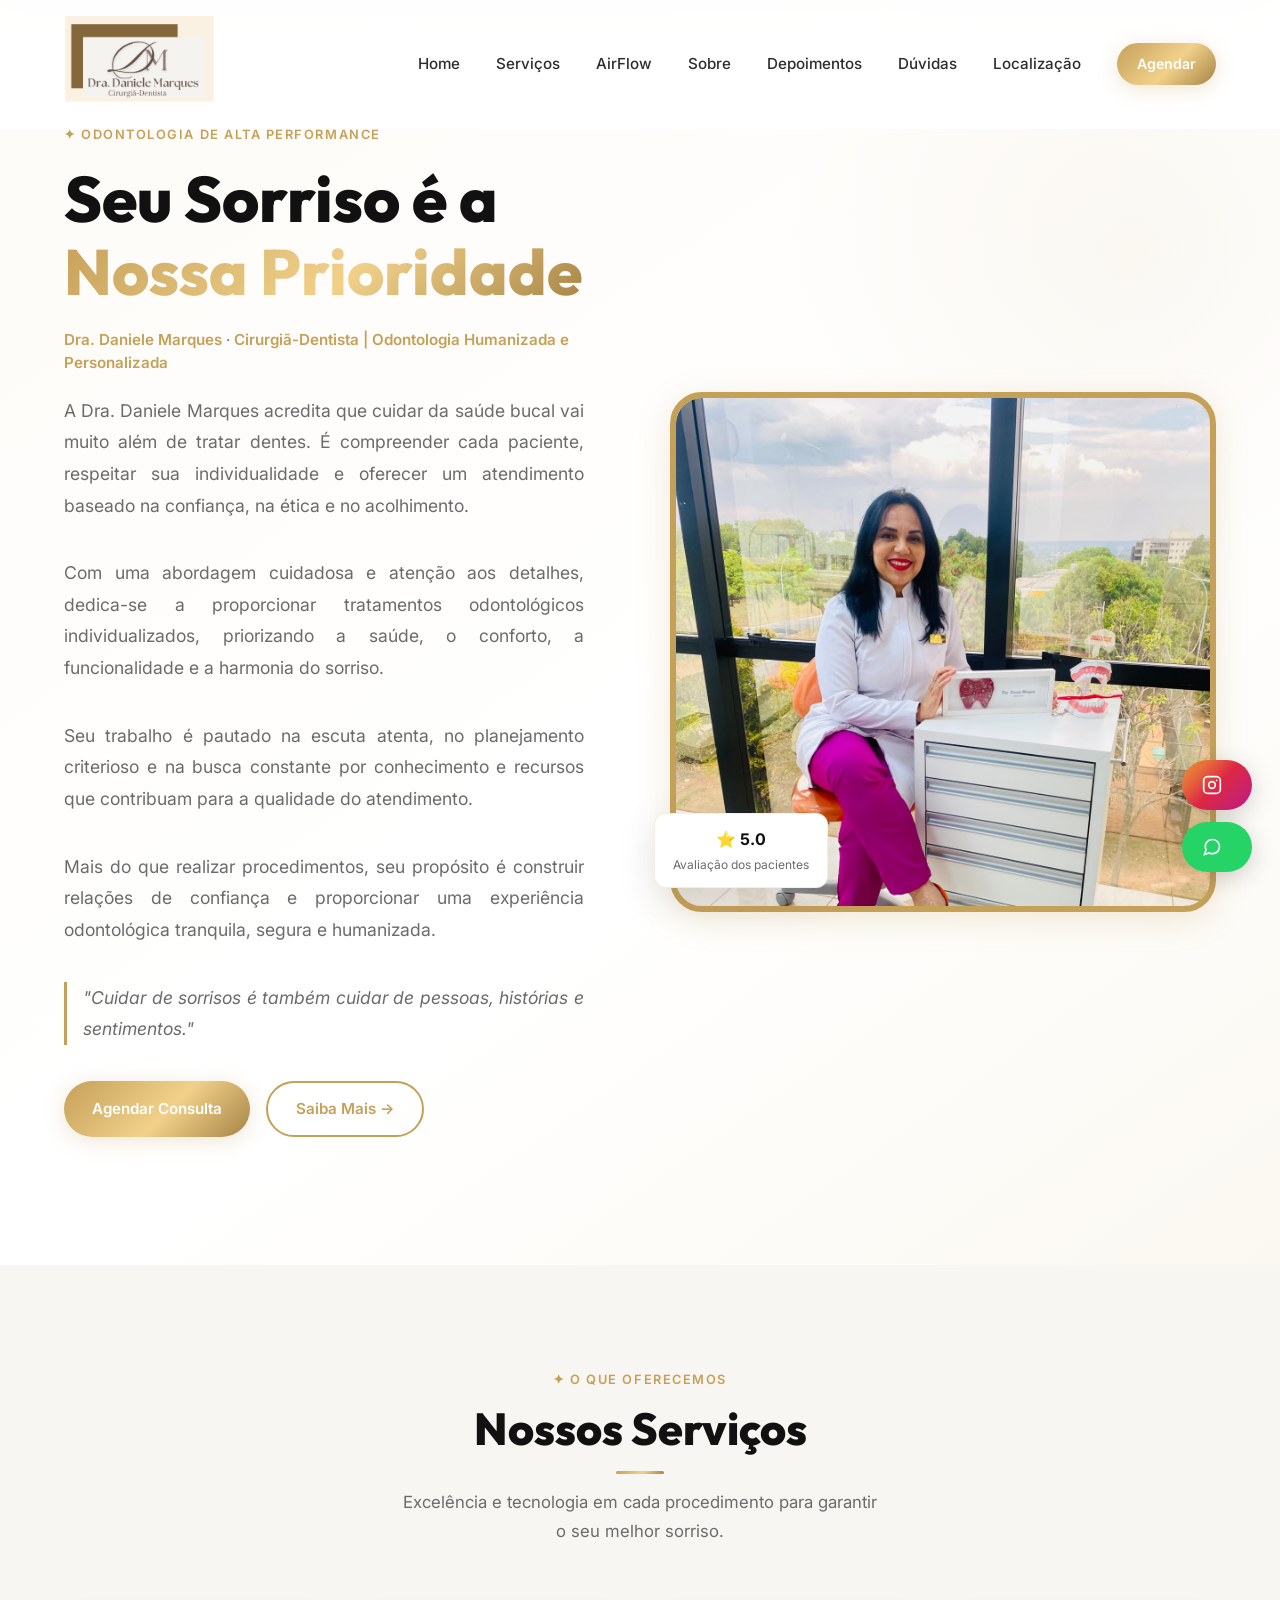
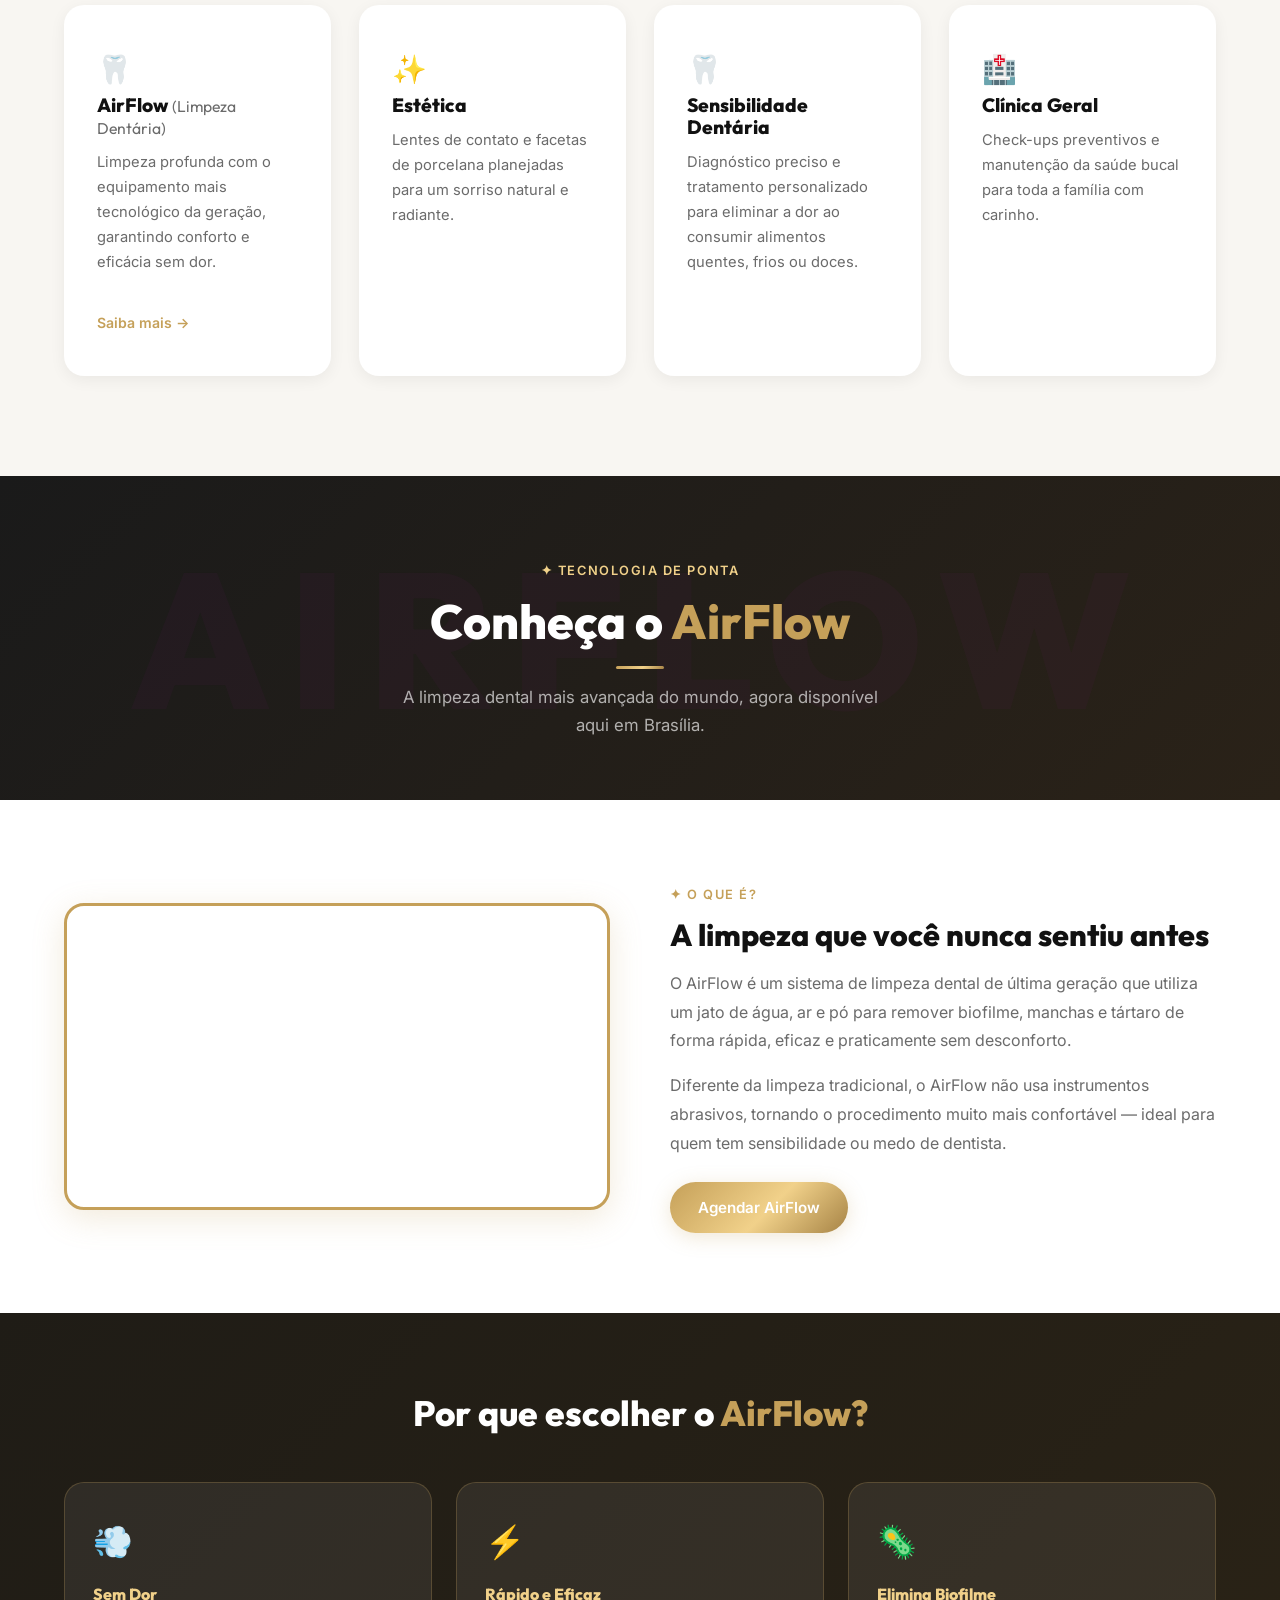
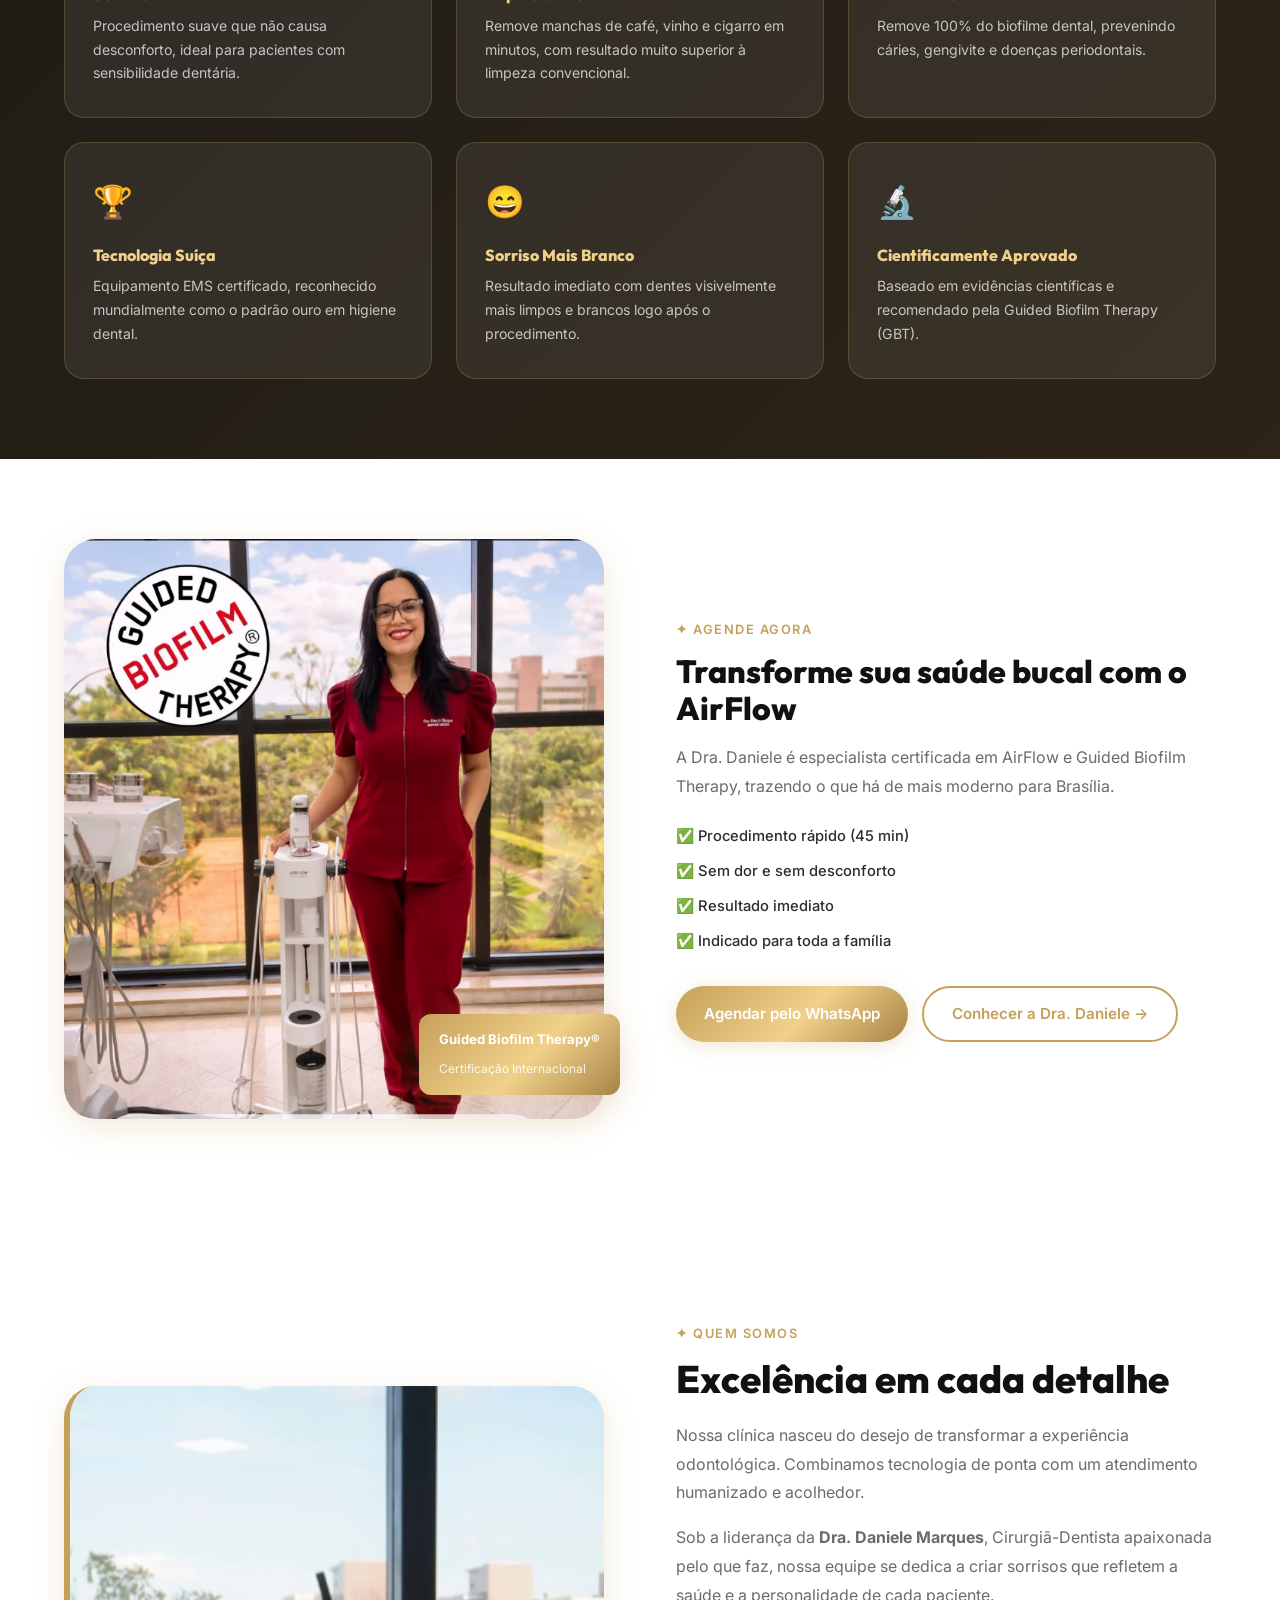
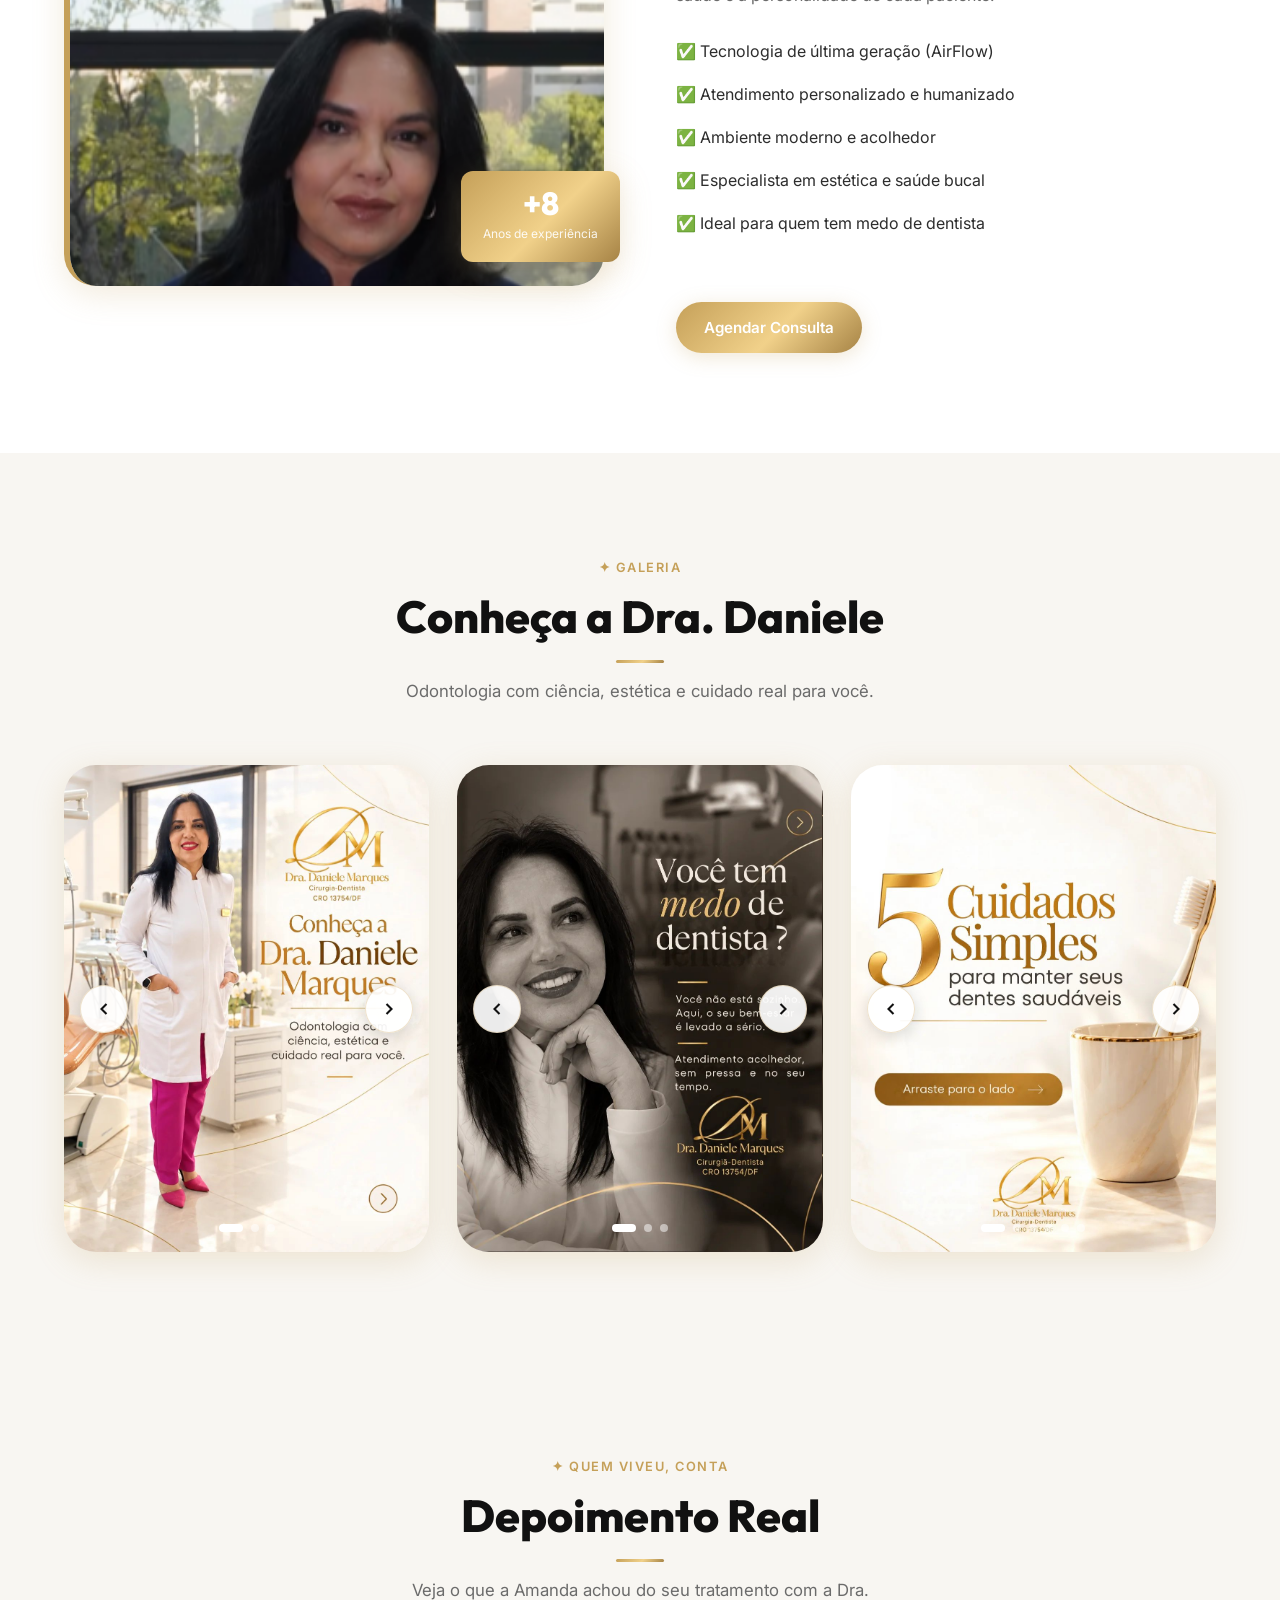
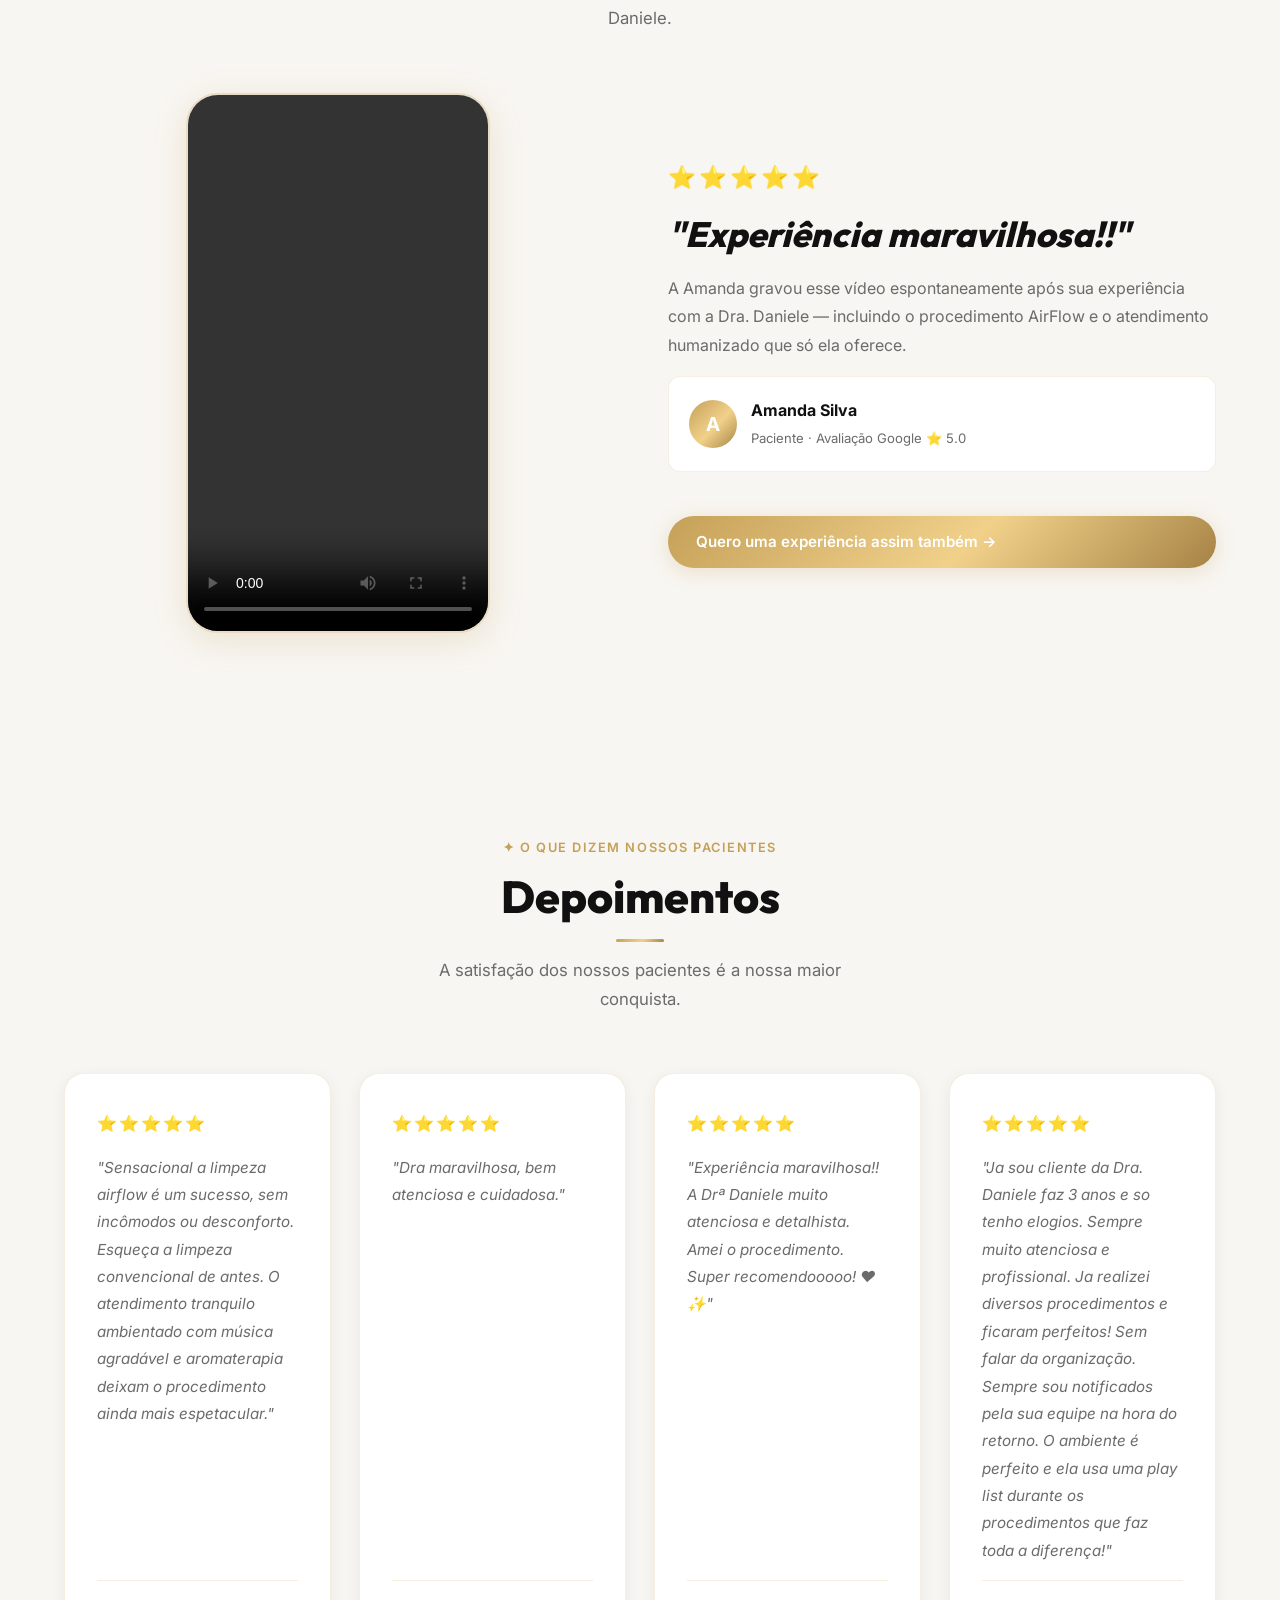
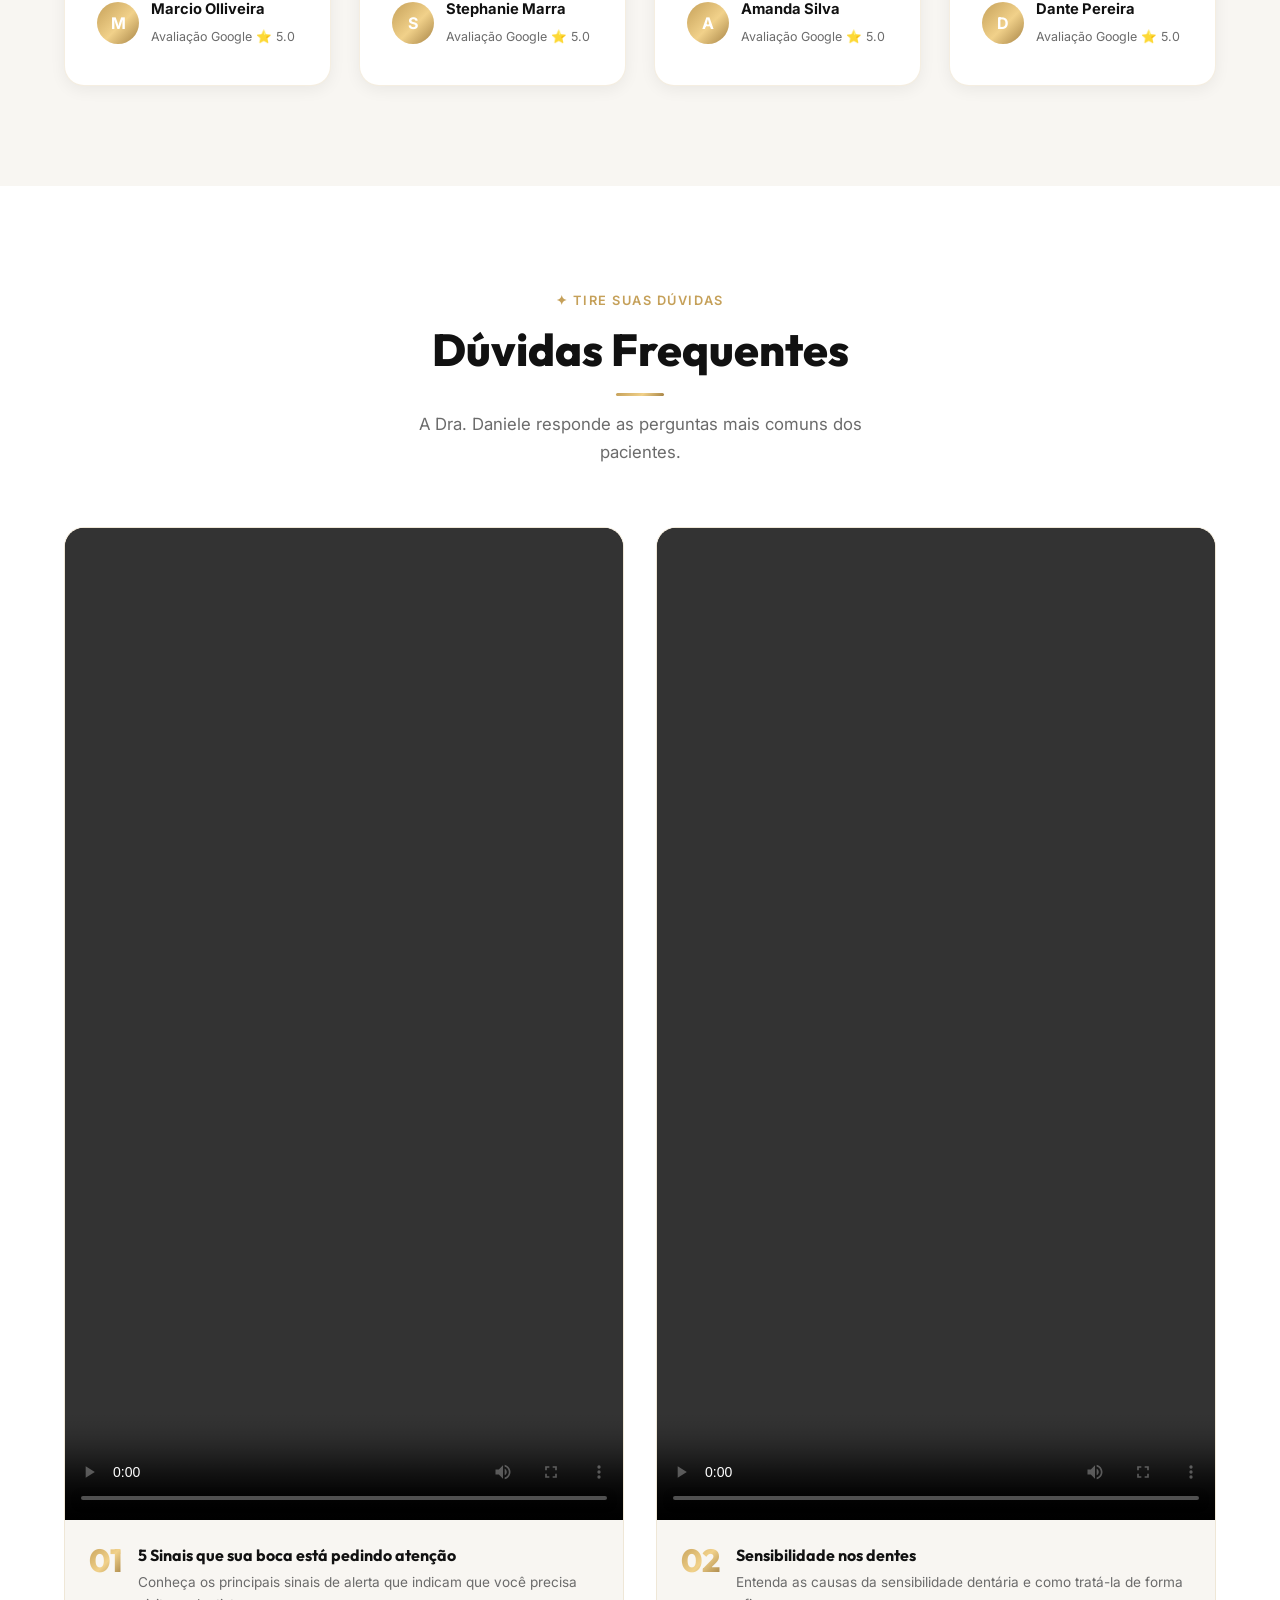
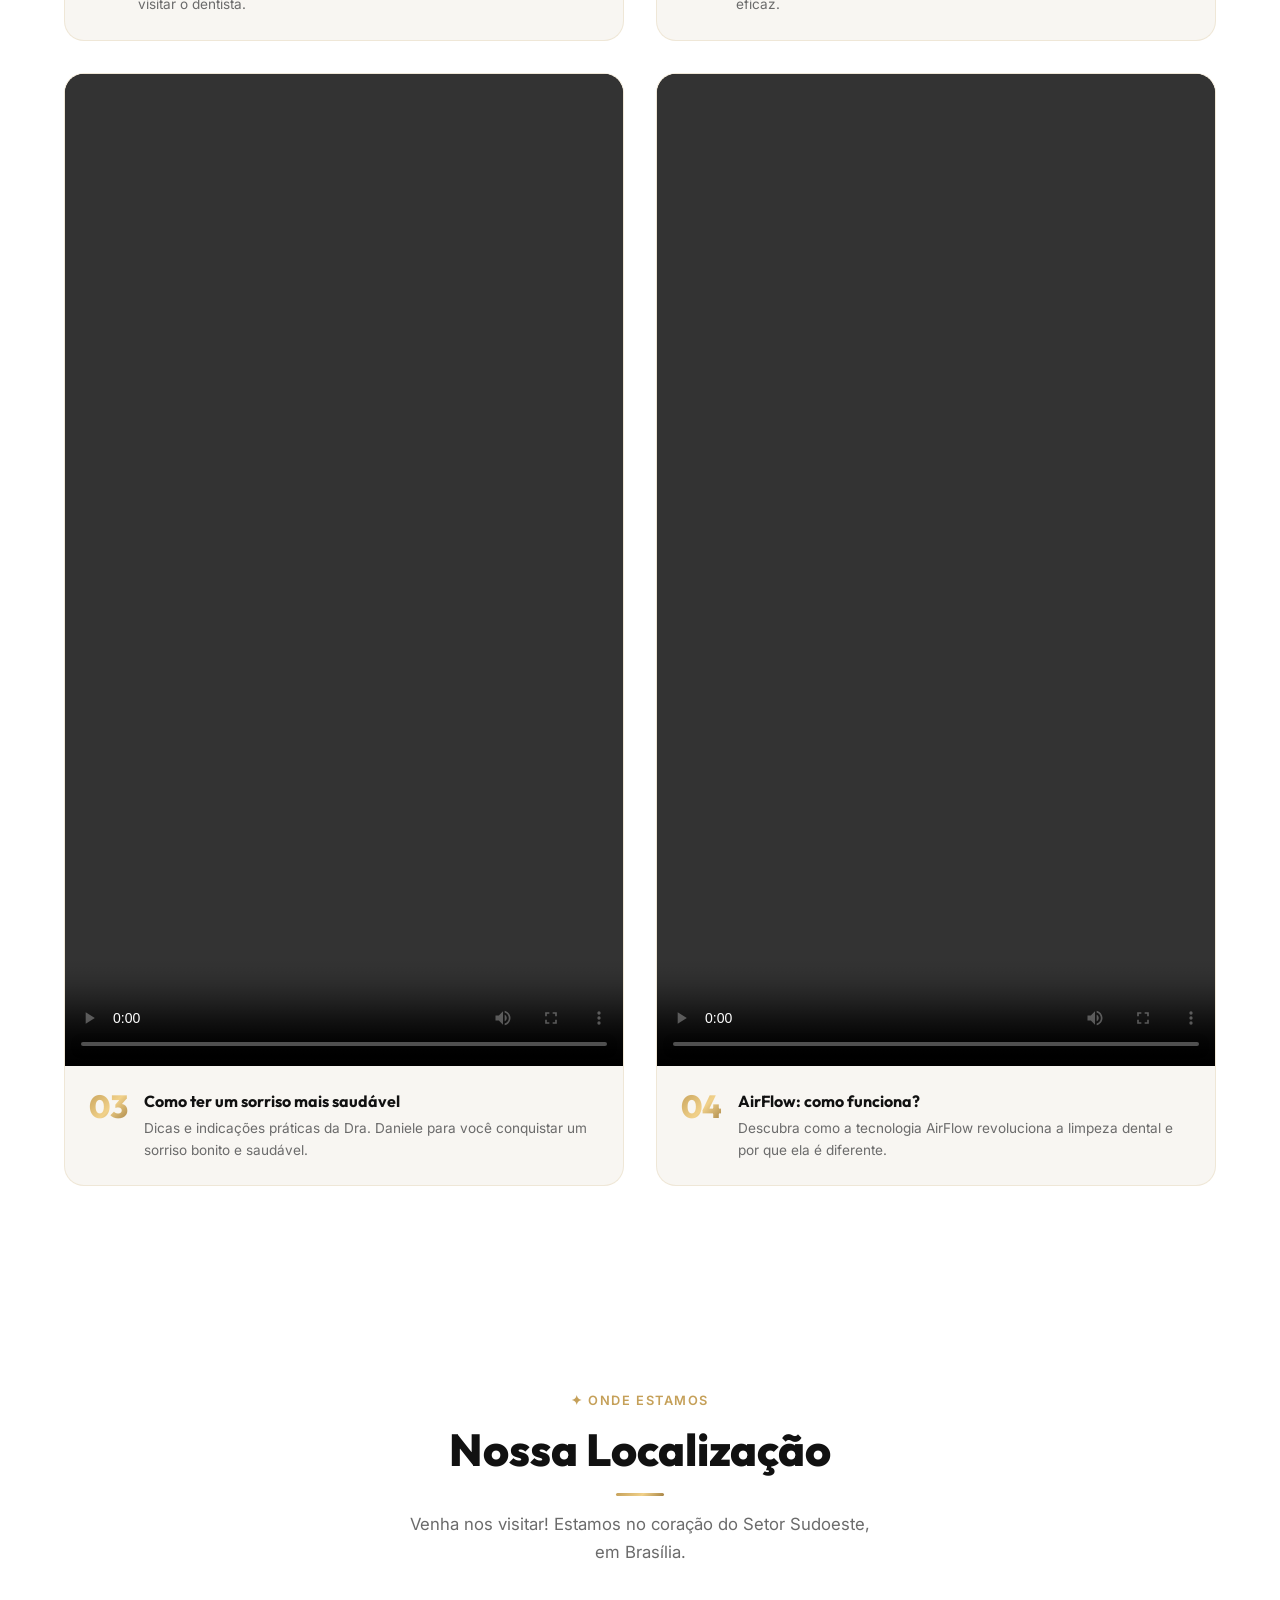
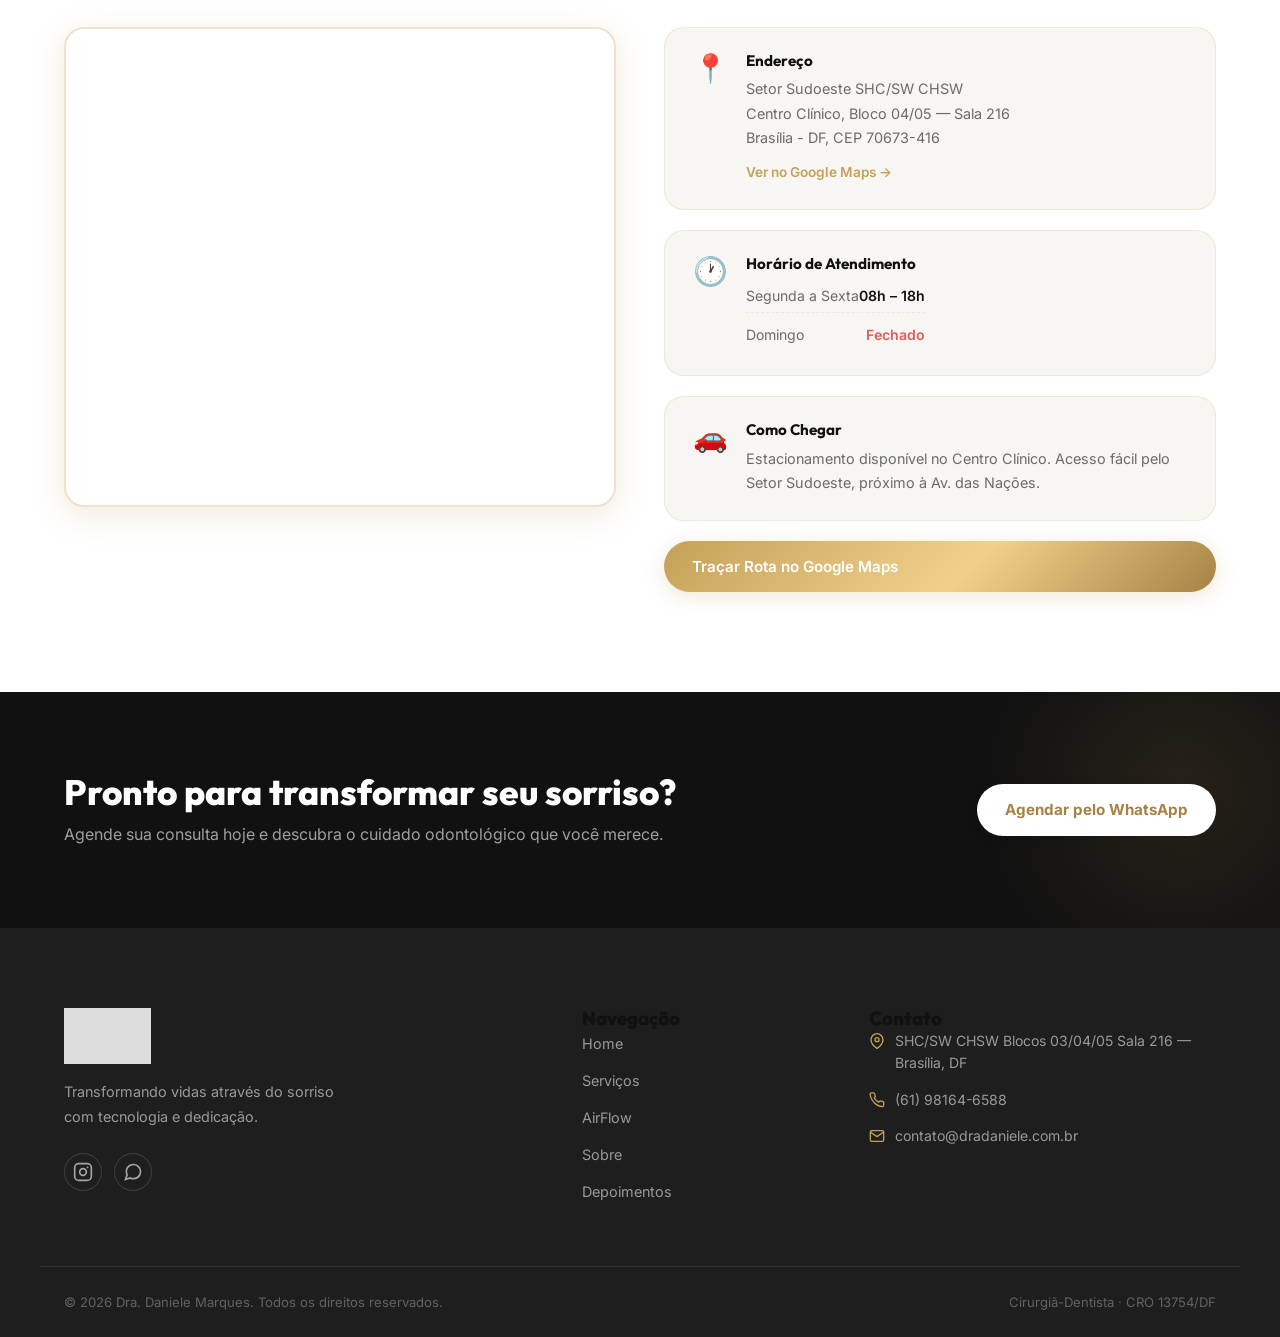
==== commit 026b4320: "atualizacoes do site" ====
--- a/index.html
+++ b/index.html
@@ -40,6 +40,7 @@
                 <li><a href="#airflow">AirFlow</a></li>
                 <li><a href="#sobre">Sobre</a></li>
                 <li><a href="#depoimentos">Depoimentos</a></li>
+                <li><a href="#duvidas">Dúvidas</a></li>
                 <li><a href="#localizacao">Localização</a></li>
                 <li><a href="#contato" class="btn btn-primary btn-sm">Agendar</a></li>
             </ul>
@@ -61,6 +62,7 @@
             <li><a href="#airflow">AirFlow</a></li>
             <li><a href="#sobre">Sobre</a></li>
             <li><a href="#depoimentos">Depoimentos</a></li>
+            <li><a href="#duvidas">Dúvidas</a></li>
             <li><a href="#localizacao">Localização</a></li>
             <li><a href="#contato" class="btn btn-primary">Agendar Consulta</a></li>
         </ul>
@@ -115,7 +117,7 @@
                 <div class="services-grid">
                     <article class="service-card reveal">
                         <div class="service-icon">🦷</div>
-                        <h3>AirFlow</h3>
+                        <h3>AirFlow <span style="font-weight:400; font-size:0.82em; color:var(--text-muted)">(Limpeza Dentária)</span></h3>
                         <p>Limpeza profunda com o equipamento mais tecnológico da geração, garantindo conforto e eficácia sem dor.</p>
                         <a href="#airflow" class="service-link">Saiba mais →</a>
                     </article>
@@ -127,9 +129,9 @@
                     </article>
 
                     <article class="service-card reveal">
-                        <div class="service-icon">📏</div>
-                        <h3>Ortodontia</h3>
-                        <p>Alinhadores invisíveis e aparelhos modernos para correção precisa em todas as idades.</p>
+                        <div class="service-icon">🦷</div>
+                        <h3>Sensibilidade Dentária</h3>
+                        <p>Diagnóstico preciso e tratamento personalizado para eliminar a dor ao consumir alimentos quentes, frios ou doces.</p>
                     </article>
 
                     <article class="service-card reveal">
@@ -321,6 +323,67 @@
                         </div>
                     </div>
 
+                    <!-- Carrossel 3 -->
+                    <div class="carousel-wrapper reveal">
+                        <div class="carousel-track" id="carouselTrack3">
+                            <div class="carousel-slide"><img src="assets/foto8.jpeg" alt="5 Cuidados Simples para manter seus dentes saudáveis"></div>
+                            <div class="carousel-slide"><img src="assets/foto9.jpeg" alt="1. Higiene diária adequada"></div>
+                            <div class="carousel-slide"><img src="assets/foto10.jpeg" alt="2. Alimentação equilibrada"></div>
+                            <div class="carousel-slide"><img src="assets/foto11.jpeg" alt="3. Consultas Regulares"></div>
+                            <div class="carousel-slide"><img src="assets/foto12.jpeg" alt="4. Beba bastante água"></div>
+                            <div class="carousel-slide"><img src="assets/foto13.jpeg" alt="5. Evite o excesso de açúcar"></div>
+                        </div>
+                        <button class="carousel-btn carousel-prev" id="prevBtn3" aria-label="Anterior">
+                            <svg width="20" height="20" fill="none" stroke="currentColor" stroke-width="2.5" viewBox="0 0 24 24"><polyline points="15 18 9 12 15 6"/></svg>
+                        </button>
+                        <button class="carousel-btn carousel-next" id="nextBtn3" aria-label="Próximo">
+                            <svg width="20" height="20" fill="none" stroke="currentColor" stroke-width="2.5" viewBox="0 0 24 24"><polyline points="9 18 15 12 9 6"/></svg>
+                        </button>
+                        <div class="carousel-dots">
+                            <button class="dot active" data-index="0"></button>
+                            <button class="dot" data-index="1"></button>
+                            <button class="dot" data-index="2"></button>
+                            <button class="dot" data-index="3"></button>
+                            <button class="dot" data-index="4"></button>
+                            <button class="dot" data-index="5"></button>
+                        </div>
+                    </div>
+
+                </div>
+            </div>
+        </section>
+
+        <!-- DEPOIMENTO EM VÍDEO -->
+        <section class="video-testimonial-section">
+            <div class="container">
+                <div class="section-header reveal">
+                    <span class="section-eyebrow">✦ Quem viveu, conta</span>
+                    <h2>Depoimento Real</h2>
+                    <p>Veja o que a Amanda achou do seu tratamento com a Dra. Daniele.</p>
+                </div>
+
+                <div class="video-testimonial-grid">
+                    <div class="video-testimonial-player reveal">
+                        <video controls preload="metadata">
+                            <source src="assets/video5.mp4" type="video/mp4">
+                        </video>
+                    </div>
+
+                    <div class="video-testimonial-info reveal">
+                        <div class="vt-stars">⭐⭐⭐⭐⭐</div>
+                        <h3>"Experiência maravilhosa!!"</h3>
+                        <p>A Amanda gravou esse vídeo espontaneamente após sua experiência com a Dra. Daniele — incluindo o procedimento AirFlow e o atendimento humanizado que só ela oferece.</p>
+                        <div class="vt-author">
+                            <div class="vt-avatar">A</div>
+                            <div>
+                                <strong>Amanda Silva</strong>
+                                <span>Paciente · Avaliação Google ⭐ 5.0</span>
+                            </div>
+                        </div>
+                        <a href="https://wa.me/5561981646588" target="_blank" class="btn btn-primary" style="margin-top: 28px;">
+                            Quero uma experiência assim também →
+                        </a>
+                    </div>
                 </div>
             </div>
         </section>
@@ -337,39 +400,126 @@
                 <div class="testimonials-grid">
                     <div class="testimonial-card reveal">
                         <div class="testimonial-stars">⭐⭐⭐⭐⭐</div>
-                        <p>"Tinha muito medo de dentista, mas a Dra. Daniele mudou isso completamente. O atendimento é incrível, muito cuidadoso e sem dor. Fiz o AirFlow e fiquei impressionada com o resultado!"</p>
+                        <p>"Sensacional a limpeza airflow é um sucesso, sem incômodos ou desconforto. Esqueça a limpeza convencional de antes. O atendimento tranquilo ambientado com música agradável e aromaterapia deixam o procedimento ainda mais espetacular."</p>
                         <div class="testimonial-author">
                             <div class="author-avatar">M</div>
                             <div>
-                                <strong>Maria Clara S.</strong>
-                                <span>Paciente há 2 anos</span>
+                                <strong>Marcio Olliveira</strong>
+                                <span>Avaliação Google ⭐ 5.0</span>
                             </div>
                         </div>
                     </div>
 
                     <div class="testimonial-card reveal">
                         <div class="testimonial-stars">⭐⭐⭐⭐⭐</div>
-                        <p>"Fiz minhas lentes de contato dentais com a Dra. Daniele e o resultado superou todas as expectativas. Profissional extremamente competente e atenciosa. Super recomendo!"</p>
+                        <p>"Dra maravilhosa, bem atenciosa e cuidadosa."</p>
                         <div class="testimonial-author">
-                            <div class="author-avatar">R</div>
-                            <div>
-                                <strong>Rodrigo A.</strong>
-                                <span>Paciente há 1 ano</span>
+                            <div class="author-avatar">S</div>
+                            <div>
+                                <strong>Stephanie Marra</strong>
+                                <span>Avaliação Google ⭐ 5.0</span>
                             </div>
                         </div>
                     </div>
 
                     <div class="testimonial-card reveal">
                         <div class="testimonial-stars">⭐⭐⭐⭐⭐</div>
-                        <p>"O consultório é lindo, moderno e muito acolhedor. A Dra. Daniele explica cada passo do procedimento, o que me deixa muito mais tranquila. Melhor dentista que já tive!"</p>
+                        <p>"Experiência maravilhosa!! A Drª Daniele muito atenciosa e detalhista. Amei o procedimento. Super recomendooooo! ❤️✨"</p>
                         <div class="testimonial-author">
                             <div class="author-avatar">A</div>
                             <div>
-                                <strong>Ana Paula L.</strong>
-                                <span>Paciente há 3 anos</span>
-                            </div>
-                        </div>
-                    </div>
+                                <strong>Amanda Silva</strong>
+                                <span>Avaliação Google ⭐ 5.0</span>
+                            </div>
+                        </div>
+                    </div>
+
+                    <div class="testimonial-card reveal">
+                        <div class="testimonial-stars">⭐⭐⭐⭐⭐</div>
+                        <p>"Ja sou cliente da Dra. Daniele faz 3 anos e so tenho elogios. Sempre muito atenciosa e profissional. Ja realizei diversos procedimentos e ficaram perfeitos! Sem falar da organização. Sempre sou notificados pela sua equipe na hora do retorno. O ambiente é perfeito e ela usa uma play list durante os procedimentos que faz toda a diferença!"</p>
+                        <div class="testimonial-author">
+                            <div class="author-avatar">D</div>
+                            <div>
+                                <strong>Dante Pereira</strong>
+                                <span>Avaliação Google ⭐ 5.0</span>
+                            </div>
+                        </div>
+                    </div>
+                </div>
+            </div>
+        </section>
+
+        <!-- DÚVIDAS FREQUENTES -->
+        <section id="duvidas" class="faq-videos-section">
+            <div class="container">
+                <div class="section-header reveal">
+                    <span class="section-eyebrow">✦ Tire suas dúvidas</span>
+                    <h2>Dúvidas Frequentes</h2>
+                    <p>A Dra. Daniele responde as perguntas mais comuns dos pacientes.</p>
+                </div>
+
+                <div class="faq-videos-grid">
+
+                    <div class="faq-video-card reveal">
+                        <div class="faq-video-wrapper">
+                            <video controls preload="metadata" poster="">
+                                <source src="assets/video1.mp4" type="video/mp4">
+                            </video>
+                        </div>
+                        <div class="faq-video-info">
+                            <span class="faq-number">01</span>
+                            <div>
+                                <h4>5 Sinais que sua boca está pedindo atenção</h4>
+                                <p>Conheça os principais sinais de alerta que indicam que você precisa visitar o dentista.</p>
+                            </div>
+                        </div>
+                    </div>
+
+                    <div class="faq-video-card reveal">
+                        <div class="faq-video-wrapper">
+                            <video controls preload="metadata">
+                                <source src="assets/video2.mp4" type="video/mp4">
+                            </video>
+                        </div>
+                        <div class="faq-video-info">
+                            <span class="faq-number">02</span>
+                            <div>
+                                <h4>Sensibilidade nos dentes</h4>
+                                <p>Entenda as causas da sensibilidade dentária e como tratá-la de forma eficaz.</p>
+                            </div>
+                        </div>
+                    </div>
+
+                    <div class="faq-video-card reveal">
+                        <div class="faq-video-wrapper">
+                            <video controls preload="metadata">
+                                <source src="assets/video3.mp4" type="video/mp4">
+                            </video>
+                        </div>
+                        <div class="faq-video-info">
+                            <span class="faq-number">03</span>
+                            <div>
+                                <h4>Como ter um sorriso mais saudável</h4>
+                                <p>Dicas e indicações práticas da Dra. Daniele para você conquistar um sorriso bonito e saudável.</p>
+                            </div>
+                        </div>
+                    </div>
+
+                    <div class="faq-video-card reveal">
+                        <div class="faq-video-wrapper">
+                            <video controls preload="metadata">
+                                <source src="assets/video4.mp4" type="video/mp4">
+                            </video>
+                        </div>
+                        <div class="faq-video-info">
+                            <span class="faq-number">04</span>
+                            <div>
+                                <h4>AirFlow: como funciona?</h4>
+                                <p>Descubra como a tecnologia AirFlow revoluciona a limpeza dental e por que ela é diferente.</p>
+                            </div>
+                        </div>
+                    </div>
+
                 </div>
             </div>
         </section>
@@ -435,10 +585,6 @@
                                         <span>Segunda a Sexta</span>
                                         <span>08h – 18h</span>
                                     </div>
-                                    <div class="hours-row">
-                                        <span>Sábado</span>
-                                        <span>08h – 12h</span>
-                                    </div>
                                     <div class="hours-row closed">
                                         <span>Domingo</span>
                                         <span>Fechado</span>
--- a/index.css
+++ b/index.css
@@ -80,7 +80,7 @@
     gap: 24px;
 }
 
-.preloader-logo { height: 80px; animation: pulse 1.5s ease-in-out infinite; }
+.preloader-logo { height: 110px; animation: pulse 1.5s ease-in-out infinite; }
 
 @keyframes pulse { 0%, 100% { opacity: 1; transform: scale(1); } 50% { opacity: 0.7; transform: scale(0.97); } }
 
@@ -128,11 +128,11 @@
 }
 
 .nav-logo {
-    height: 48px;
+    height: 96px;
     transition: height 0.35s ease;
 }
 
-#navbar.scrolled .nav-logo { height: 40px; }
+#navbar.scrolled .nav-logo { height: 72px; }
 
 .nav-links {
     display: flex;
@@ -667,7 +667,7 @@
     border-bottom: 1px solid rgba(255,255,255,0.08);
 }
 
-.footer-logo { height: 60px; margin-bottom: 16px; filter: brightness(1.1); }
+.footer-logo { height: 80px; margin-bottom: 16px; filter: brightness(1.1); }
 
 .footer-brand p {
     color: rgba(255,255,255,0.55);
@@ -1269,7 +1269,7 @@
 
 .testimonials-grid {
     display: grid;
-    grid-template-columns: repeat(3, 1fr);
+    grid-template-columns: repeat(4, 1fr);
     gap: 28px;
     margin-top: 48px;
 }
@@ -1374,7 +1374,7 @@
 }
 
 /* RESPONSIVIDADE NOVOS ELEMENTOS */
-@media (max-width: 1024px) {
+@media (max-width: 1200px) {
     .testimonials-grid { grid-template-columns: 1fr 1fr; }
 }
 
@@ -1561,9 +1561,13 @@
 
 .carousels-row {
     display: grid;
-    grid-template-columns: 1fr 1fr;
-    gap: 32px;
+    grid-template-columns: 1fr 1fr 1fr;
+    gap: 28px;
     margin-top: 56px;
+}
+
+@media (max-width: 1024px) {
+    .carousels-row { grid-template-columns: 1fr 1fr; }
 }
 
 .carousel-wrapper {
@@ -1688,4 +1692,188 @@
     padding-left: 16px;
     margin-top: 16px;
     line-height: 1.7;
+}
+
+/* =============================================
+   DÚVIDAS FREQUENTES — VÍDEOS
+   ============================================= */
+
+.faq-videos-section {
+    padding: 100px 0;
+    background: var(--white);
+}
+
+.faq-videos-grid {
+    display: grid;
+    grid-template-columns: 1fr 1fr;
+    gap: 32px;
+    margin-top: 56px;
+}
+
+.faq-video-card {
+    background: var(--light);
+    border-radius: var(--radius-md);
+    overflow: hidden;
+    border: 1px solid var(--border);
+    transition: var(--transition);
+}
+
+.faq-video-card:hover {
+    transform: translateY(-6px);
+    box-shadow: var(--shadow-gold);
+    border-color: rgba(197,160,89,0.35);
+}
+
+.faq-video-wrapper {
+    width: 100%;
+    aspect-ratio: 9/16;
+    background: #000;
+    overflow: hidden;
+}
+
+.faq-video-wrapper video {
+    width: 100%;
+    height: 100%;
+    object-fit: cover;
+    display: block;
+}
+
+.faq-video-info {
+    display: flex;
+    align-items: flex-start;
+    gap: 16px;
+    padding: 24px;
+}
+
+.faq-number {
+    font-family: 'Outfit', sans-serif;
+    font-size: 2rem;
+    font-weight: 800;
+    background: var(--gold-gradient);
+    -webkit-background-clip: text;
+    -webkit-text-fill-color: transparent;
+    background-clip: text;
+    line-height: 1;
+    flex-shrink: 0;
+}
+
+.faq-video-info h4 {
+    font-size: 1rem;
+    font-weight: 700;
+    color: var(--dark);
+    margin-bottom: 6px;
+    line-height: 1.4;
+}
+
+.faq-video-info p {
+    font-size: 0.85rem;
+    color: var(--text-muted);
+    line-height: 1.6;
+    margin: 0;
+}
+
+@media (max-width: 768px) {
+    .faq-videos-grid { grid-template-columns: 1fr; }
+}
+
+/* =============================================
+   DEPOIMENTO EM VÍDEO
+   ============================================= */
+
+.video-testimonial-section {
+    padding: 100px 0;
+    background: var(--light);
+}
+
+.video-testimonial-grid {
+    display: grid;
+    grid-template-columns: 1fr 1fr;
+    gap: 56px;
+    align-items: center;
+    margin-top: 56px;
+}
+
+.video-testimonial-player {
+    border-radius: var(--radius-lg);
+    overflow: hidden;
+    box-shadow: var(--shadow-gold);
+    border: 2px solid rgba(197,160,89,0.3);
+    aspect-ratio: 9/16;
+    max-width: 380px;
+    margin: 0 auto;
+}
+
+.video-testimonial-player video {
+    width: 100%;
+    height: 100%;
+    object-fit: cover;
+    display: block;
+}
+
+.video-testimonial-info {
+    display: flex;
+    flex-direction: column;
+    gap: 16px;
+}
+
+.vt-stars {
+    font-size: 1.4rem;
+    letter-spacing: 3px;
+}
+
+.video-testimonial-info h3 {
+    font-size: clamp(1.6rem, 3vw, 2.2rem);
+    color: var(--dark);
+    font-style: italic;
+    line-height: 1.3;
+}
+
+.video-testimonial-info p {
+    color: var(--text-muted);
+    font-size: 1rem;
+    line-height: 1.8;
+}
+
+.vt-author {
+    display: flex;
+    align-items: center;
+    gap: 14px;
+    padding: 20px;
+    background: var(--white);
+    border-radius: var(--radius-sm);
+    border: 1px solid var(--border);
+}
+
+.vt-avatar {
+    width: 48px;
+    height: 48px;
+    border-radius: 50%;
+    background: var(--gold-gradient);
+    color: var(--white);
+    font-weight: 700;
+    font-size: 1.2rem;
+    display: flex;
+    align-items: center;
+    justify-content: center;
+    flex-shrink: 0;
+}
+
+.vt-author strong {
+    display: block;
+    font-size: 1rem;
+    color: var(--dark);
+}
+
+.vt-author span {
+    font-size: 0.82rem;
+    color: var(--text-muted);
+}
+
+@media (max-width: 900px) {
+    .video-testimonial-grid {
+        grid-template-columns: 1fr;
+        text-align: center;
+    }
+    .vt-author { text-align: left; }
+    .video-testimonial-player { max-width: 300px; }
 }
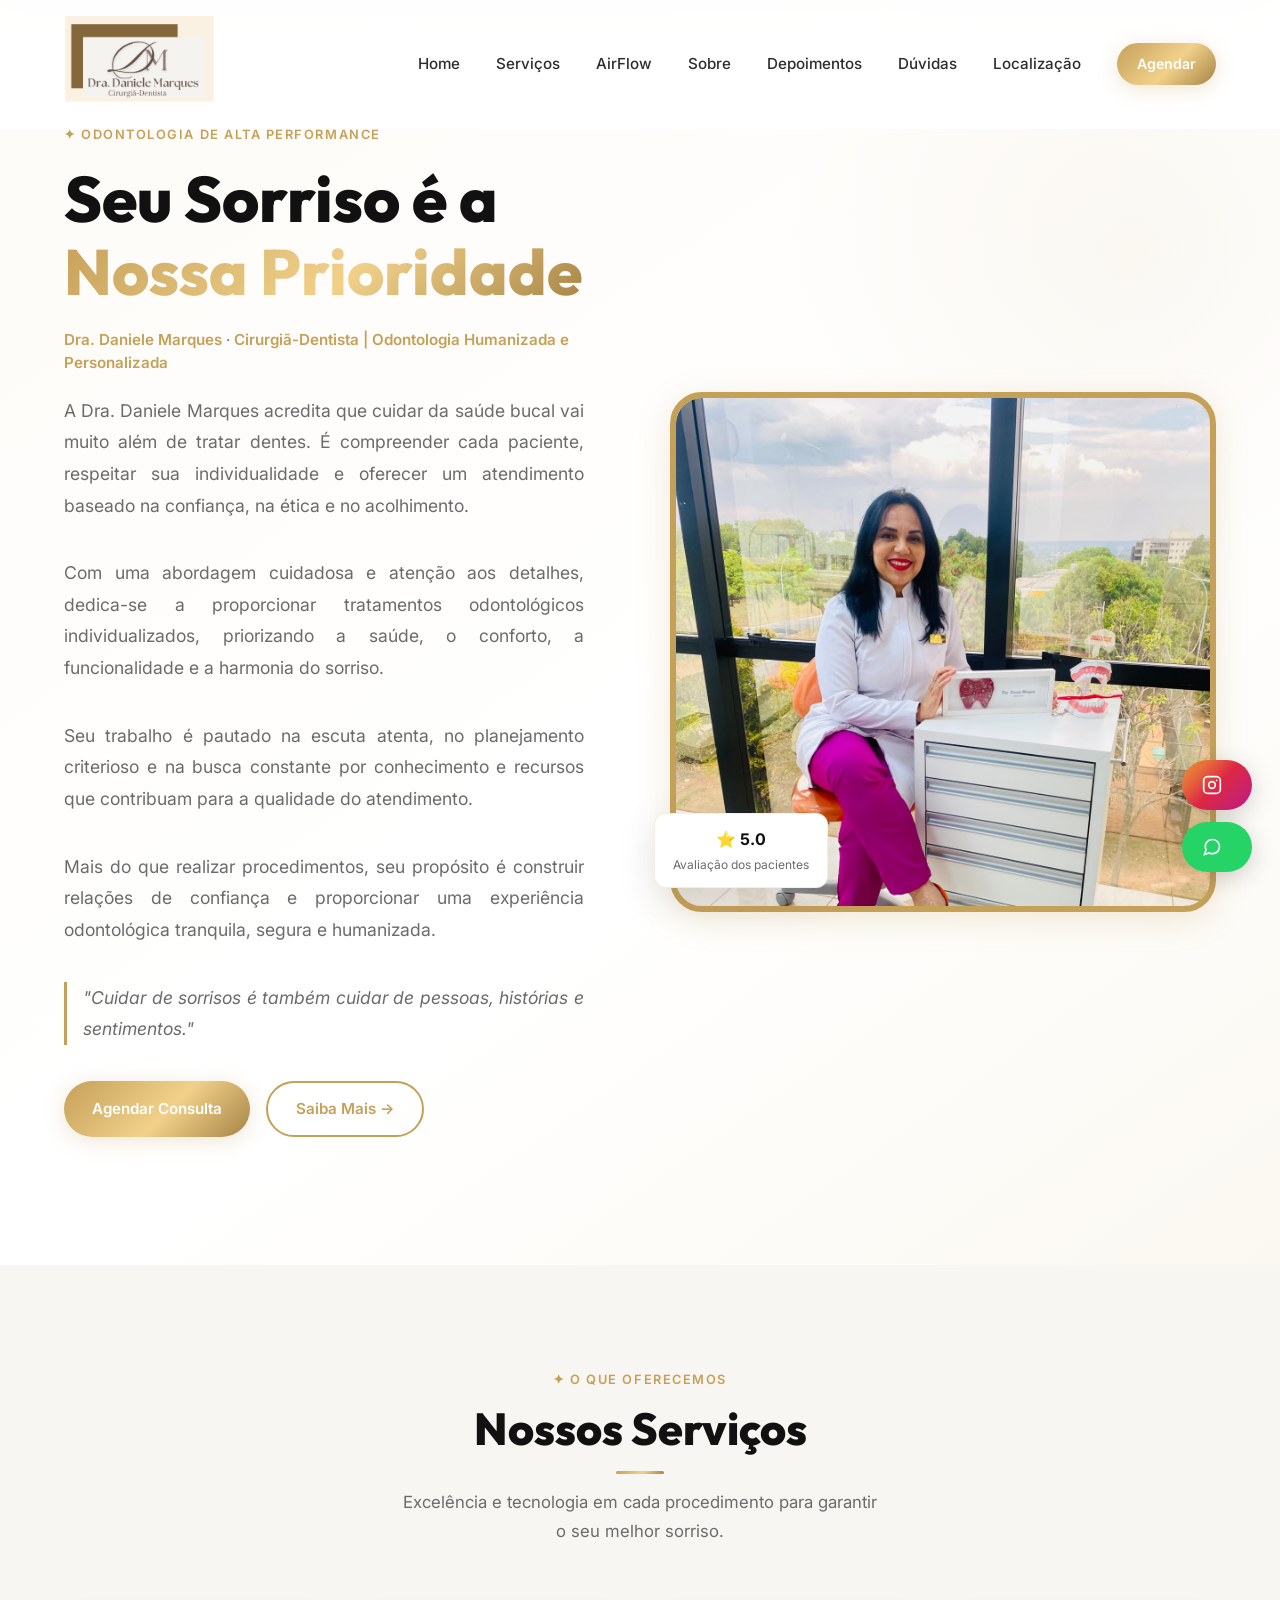
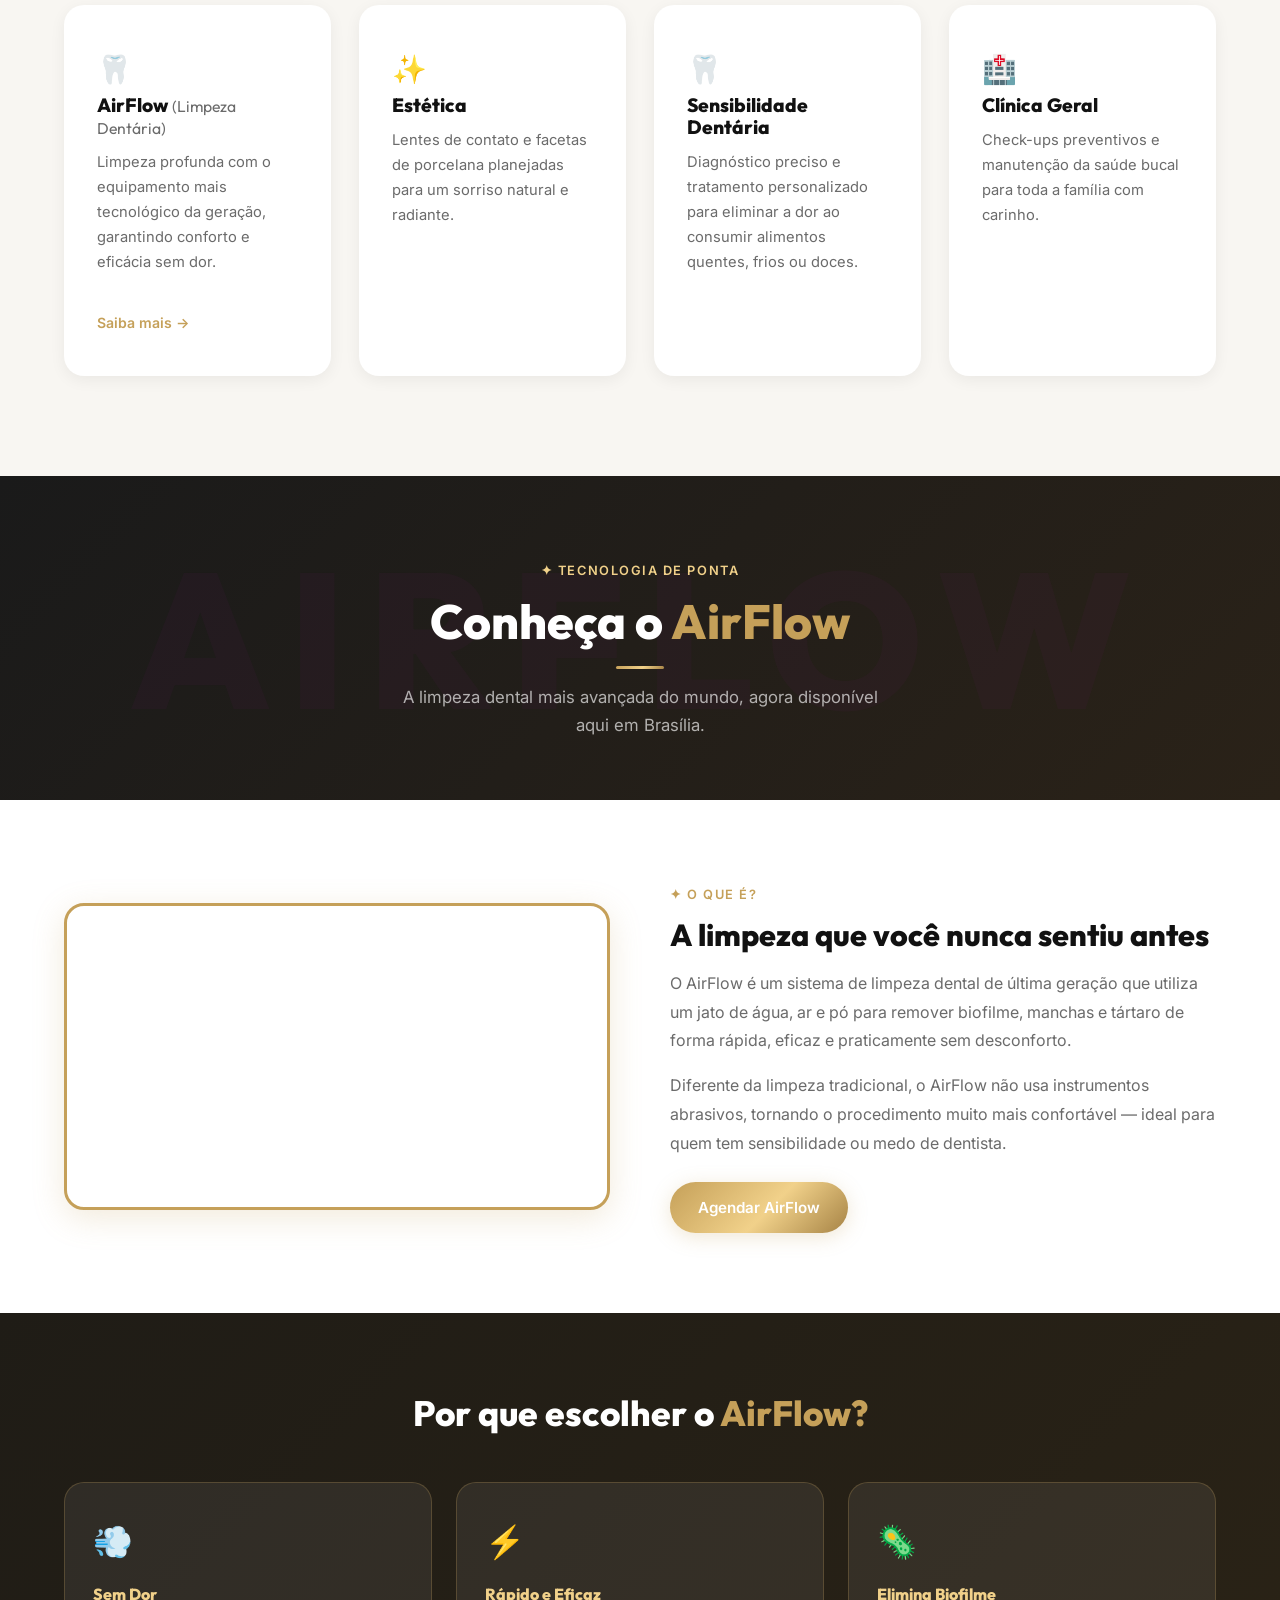
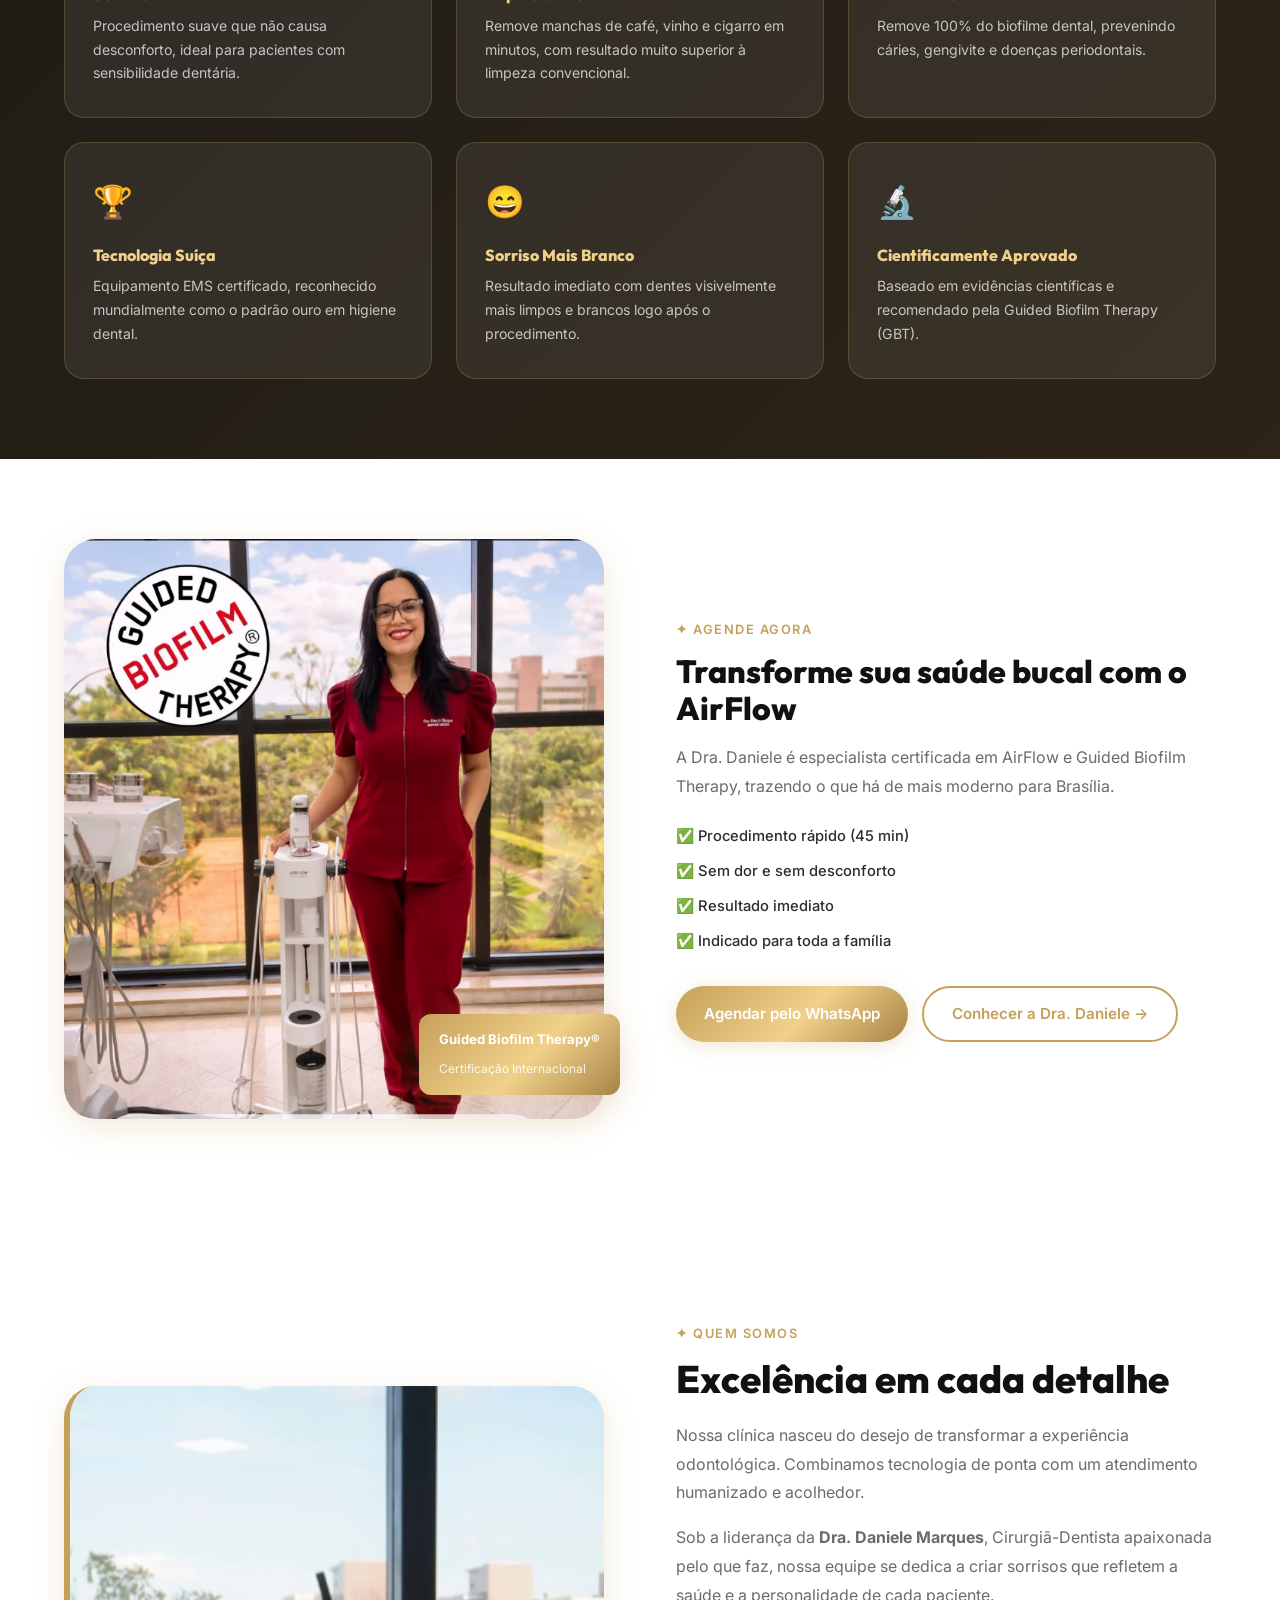
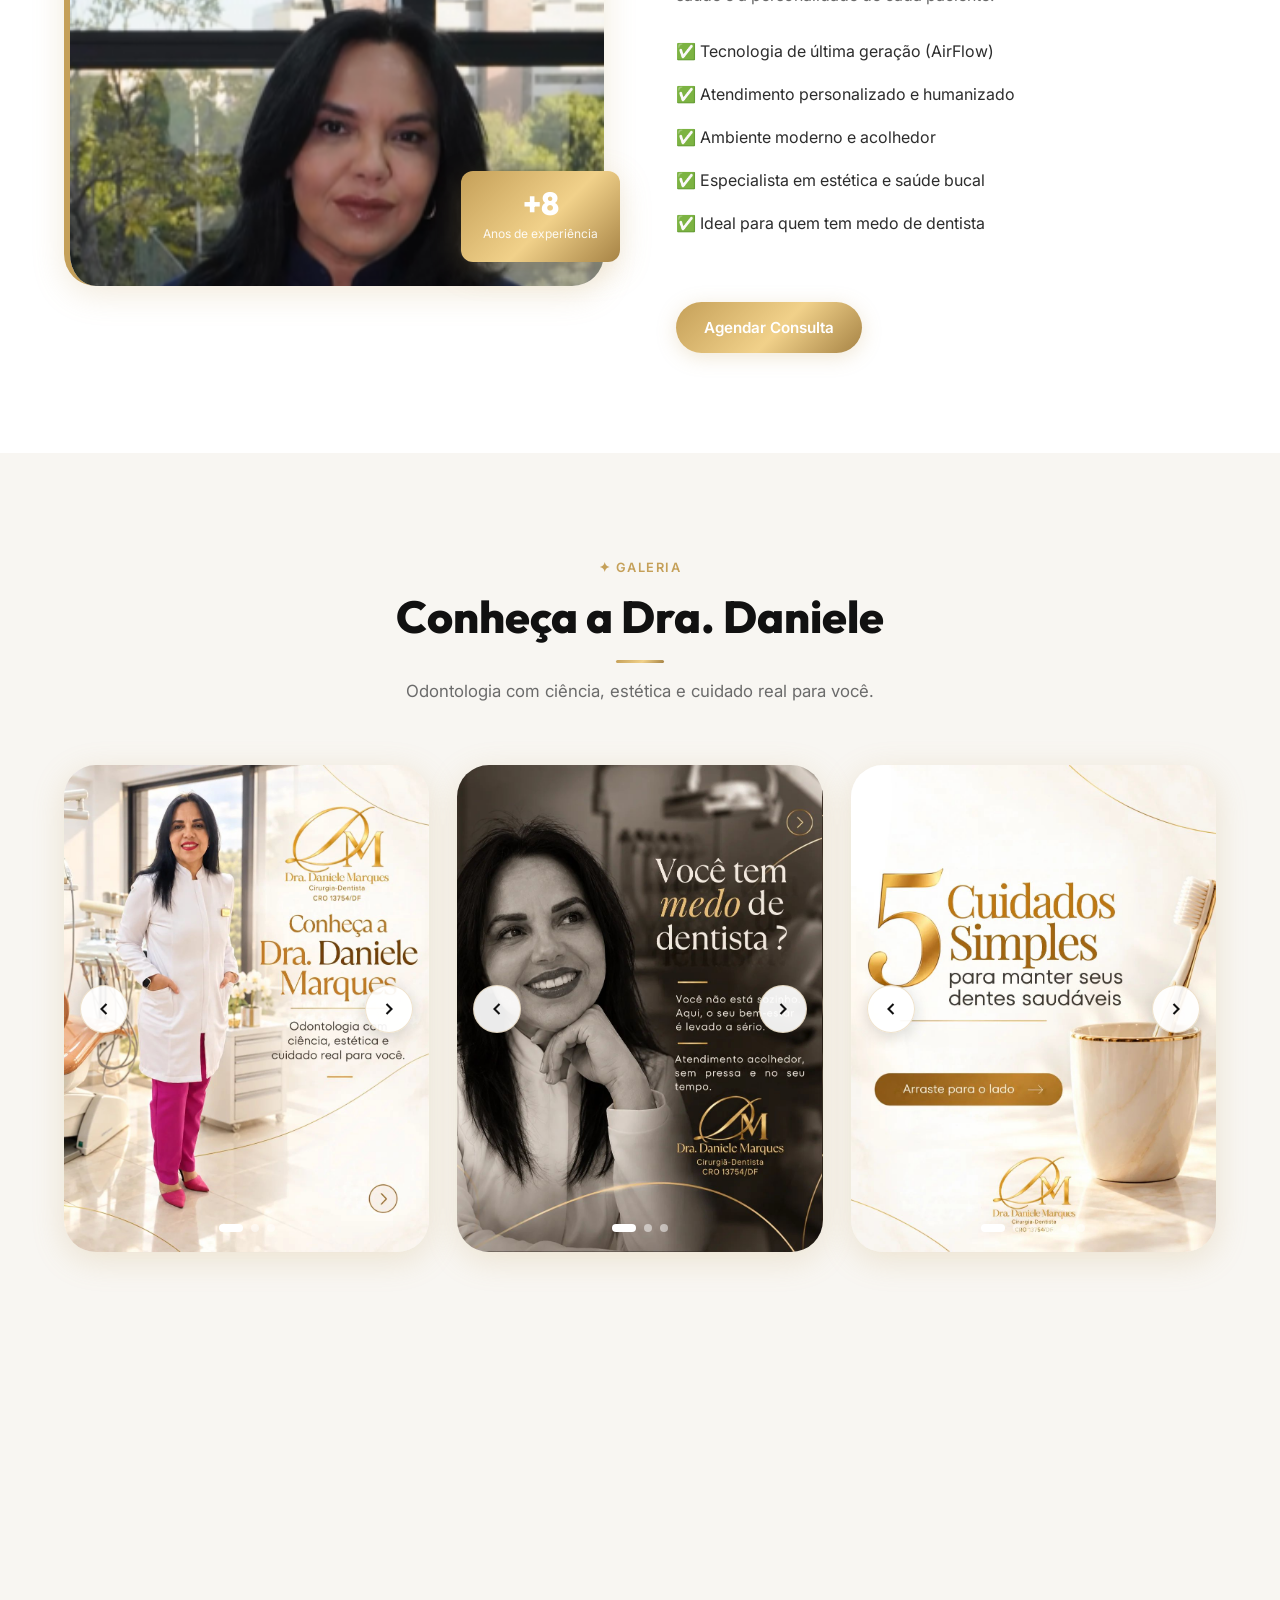
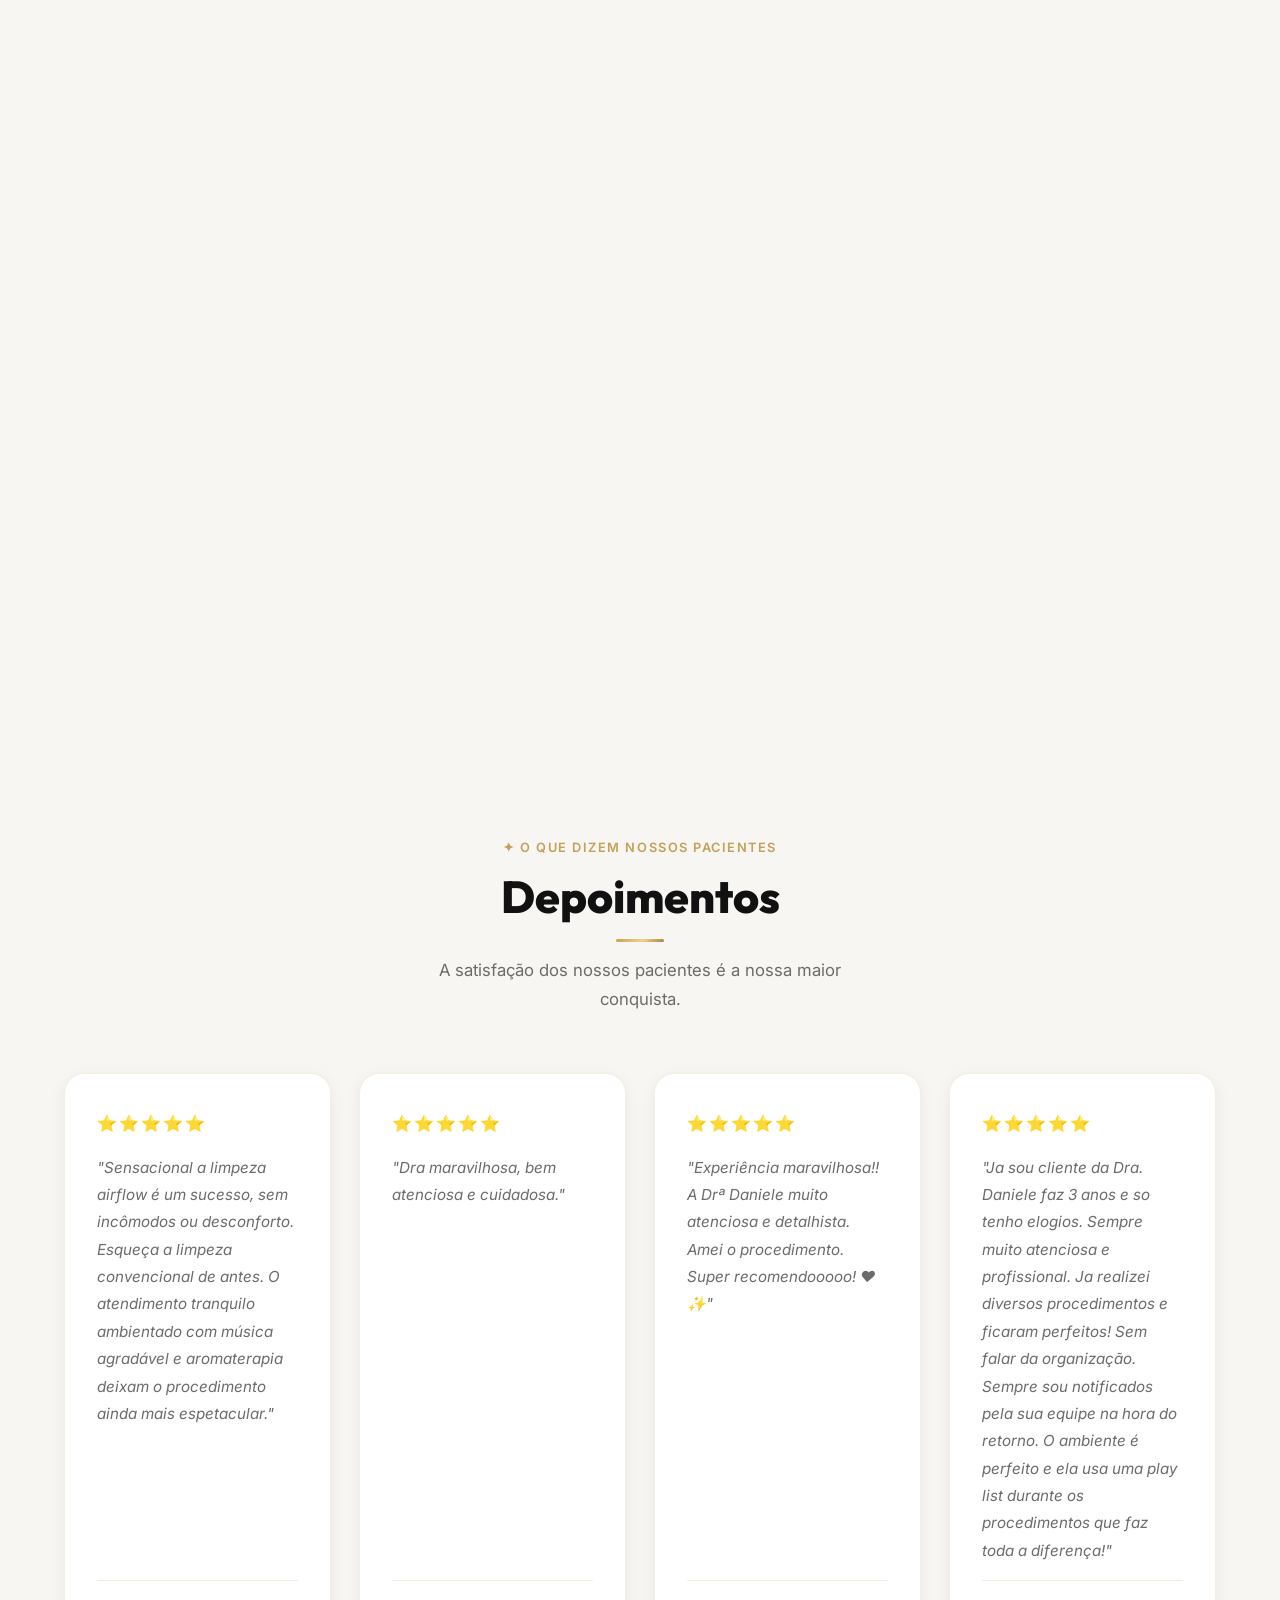
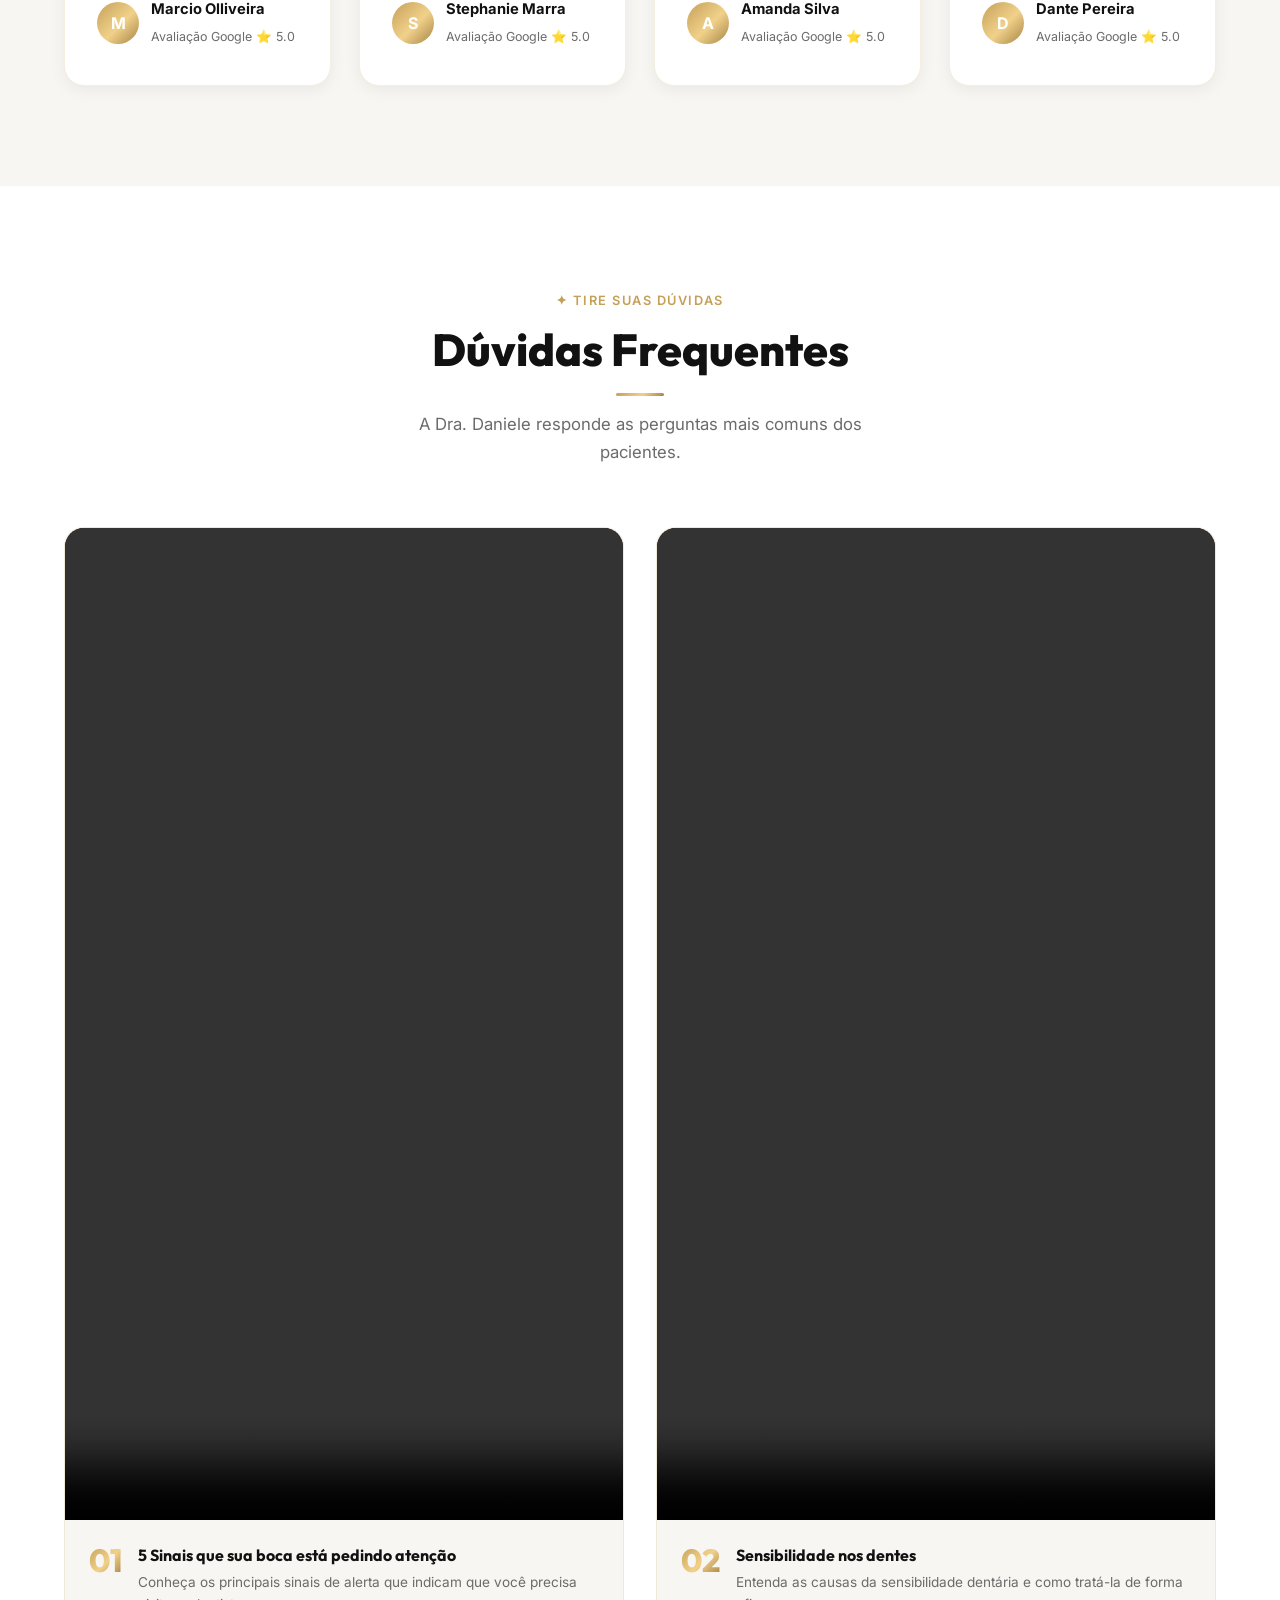
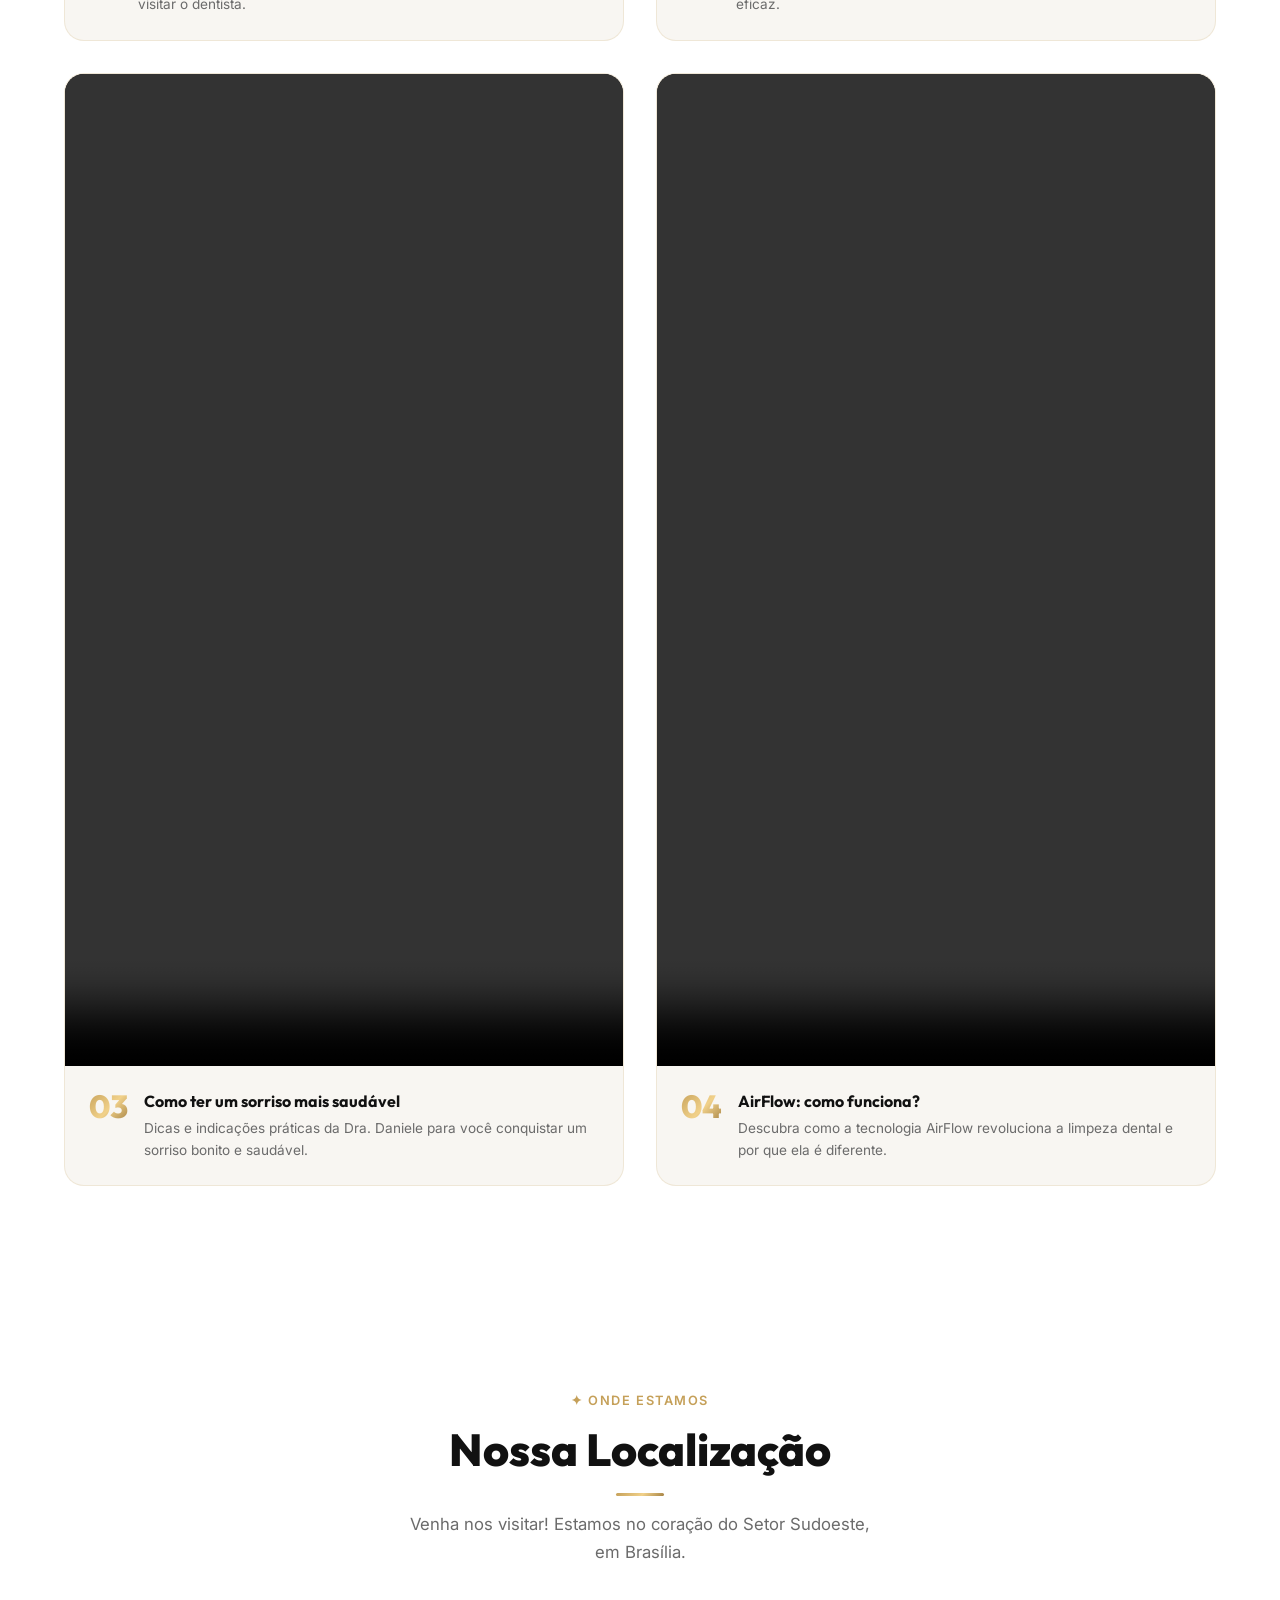
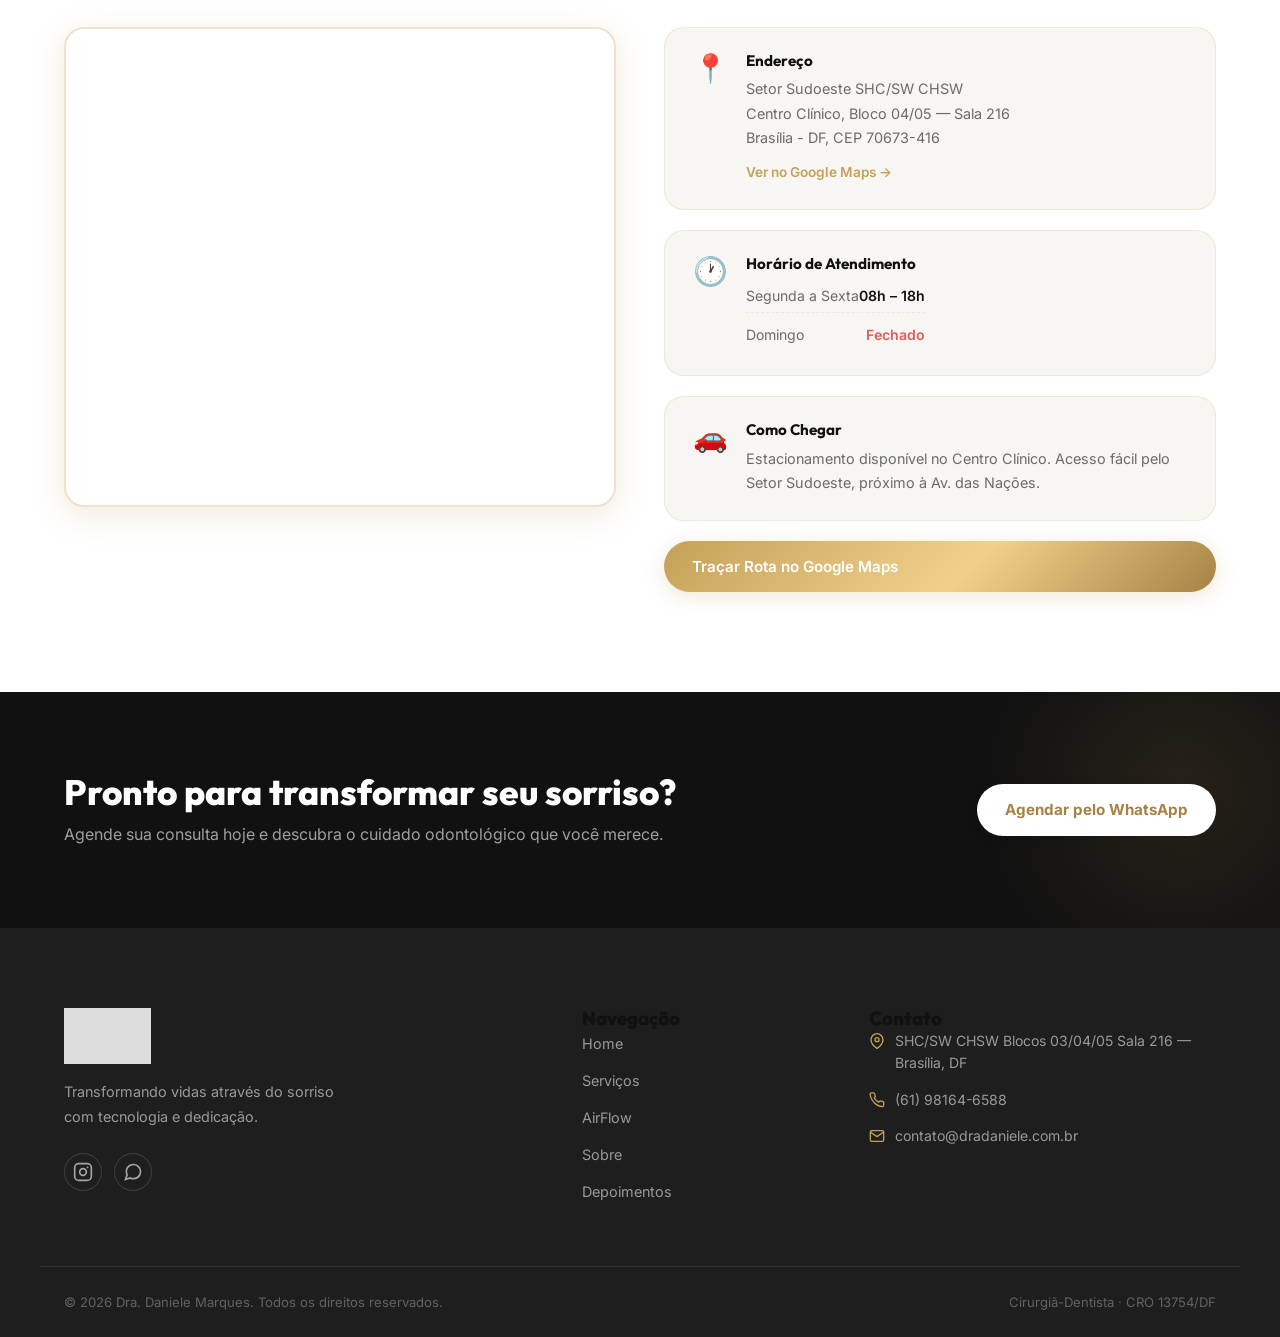
==== commit 4358ab9c: "adiciona google tag e email" ====
--- a/index.html
+++ b/index.html
@@ -11,6 +11,15 @@
     <link href="https://fonts.googleapis.com/css2?family=Inter:wght@400;600&family=Outfit:wght@700;800&display=swap" rel="stylesheet">
     
     <link rel="stylesheet" href="index.css">
+
+    <!-- Google tag (gtag.js) -->
+    <script async src="https://www.googletagmanager.com/gtag/js?id=AW-18253624682"></script>
+    <script>
+      window.dataLayer = window.dataLayer || [];
+      function gtag(){dataLayer.push(arguments);}
+      gtag('js', new Date());
+      gtag('config', 'AW-18253624682');
+    </script>
 </head>
 <body>
 
@@ -665,7 +674,7 @@
                 </p>
                 <p>
                     <svg width="16" height="16" fill="none" stroke="currentColor" stroke-width="2" viewBox="0 0 24 24"><path d="M4 4h16c1.1 0 2 .9 2 2v12c0 1.1-.9 2-2 2H4c-1.1 0-2-.9-2-2V6c0-1.1.9-2 2-2z"/><polyline points="22,6 12,13 2,6"/></svg>
-                    <a href="mailto:contato@dradaniele.com.br">contato@dradaniele.com.br</a>
+                    <a href="dabmarques@hotmail.com">contato@dradaniele.com.br</a>
                 </p>
             </div>
         </div>
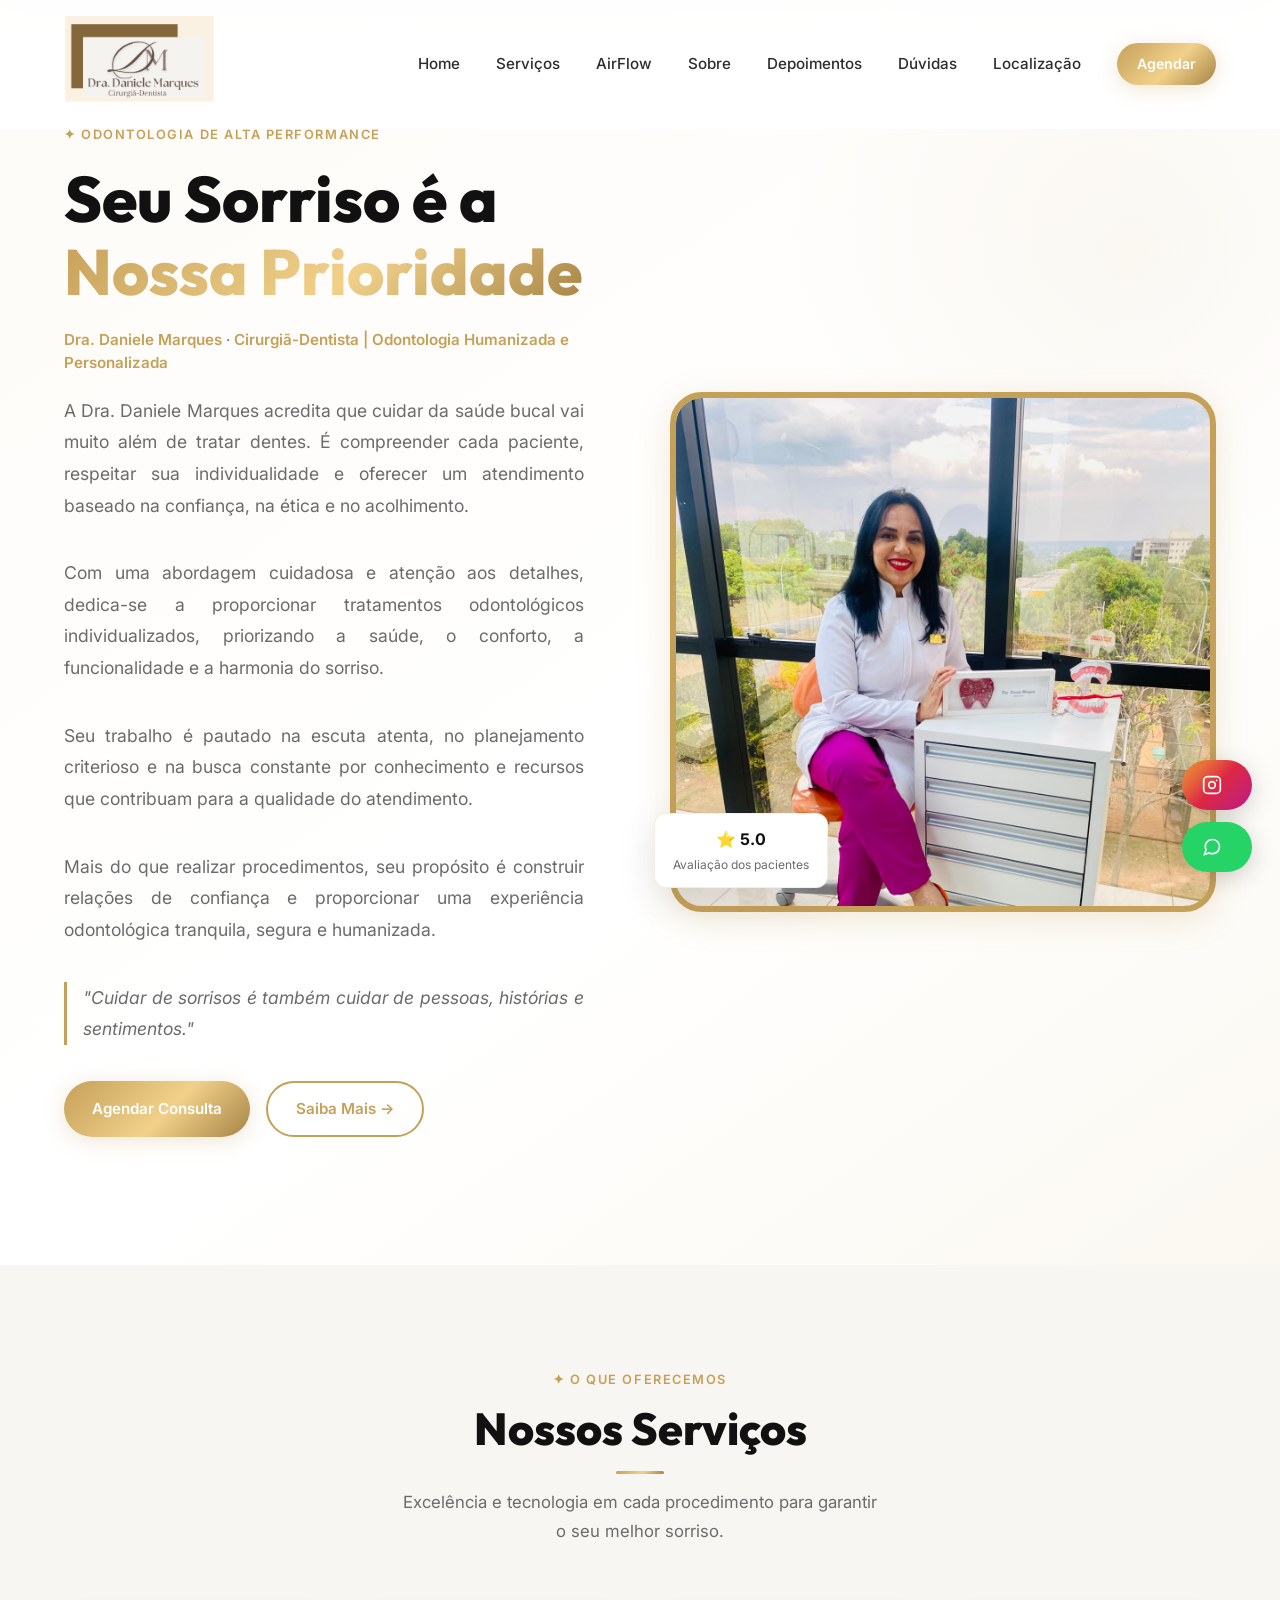
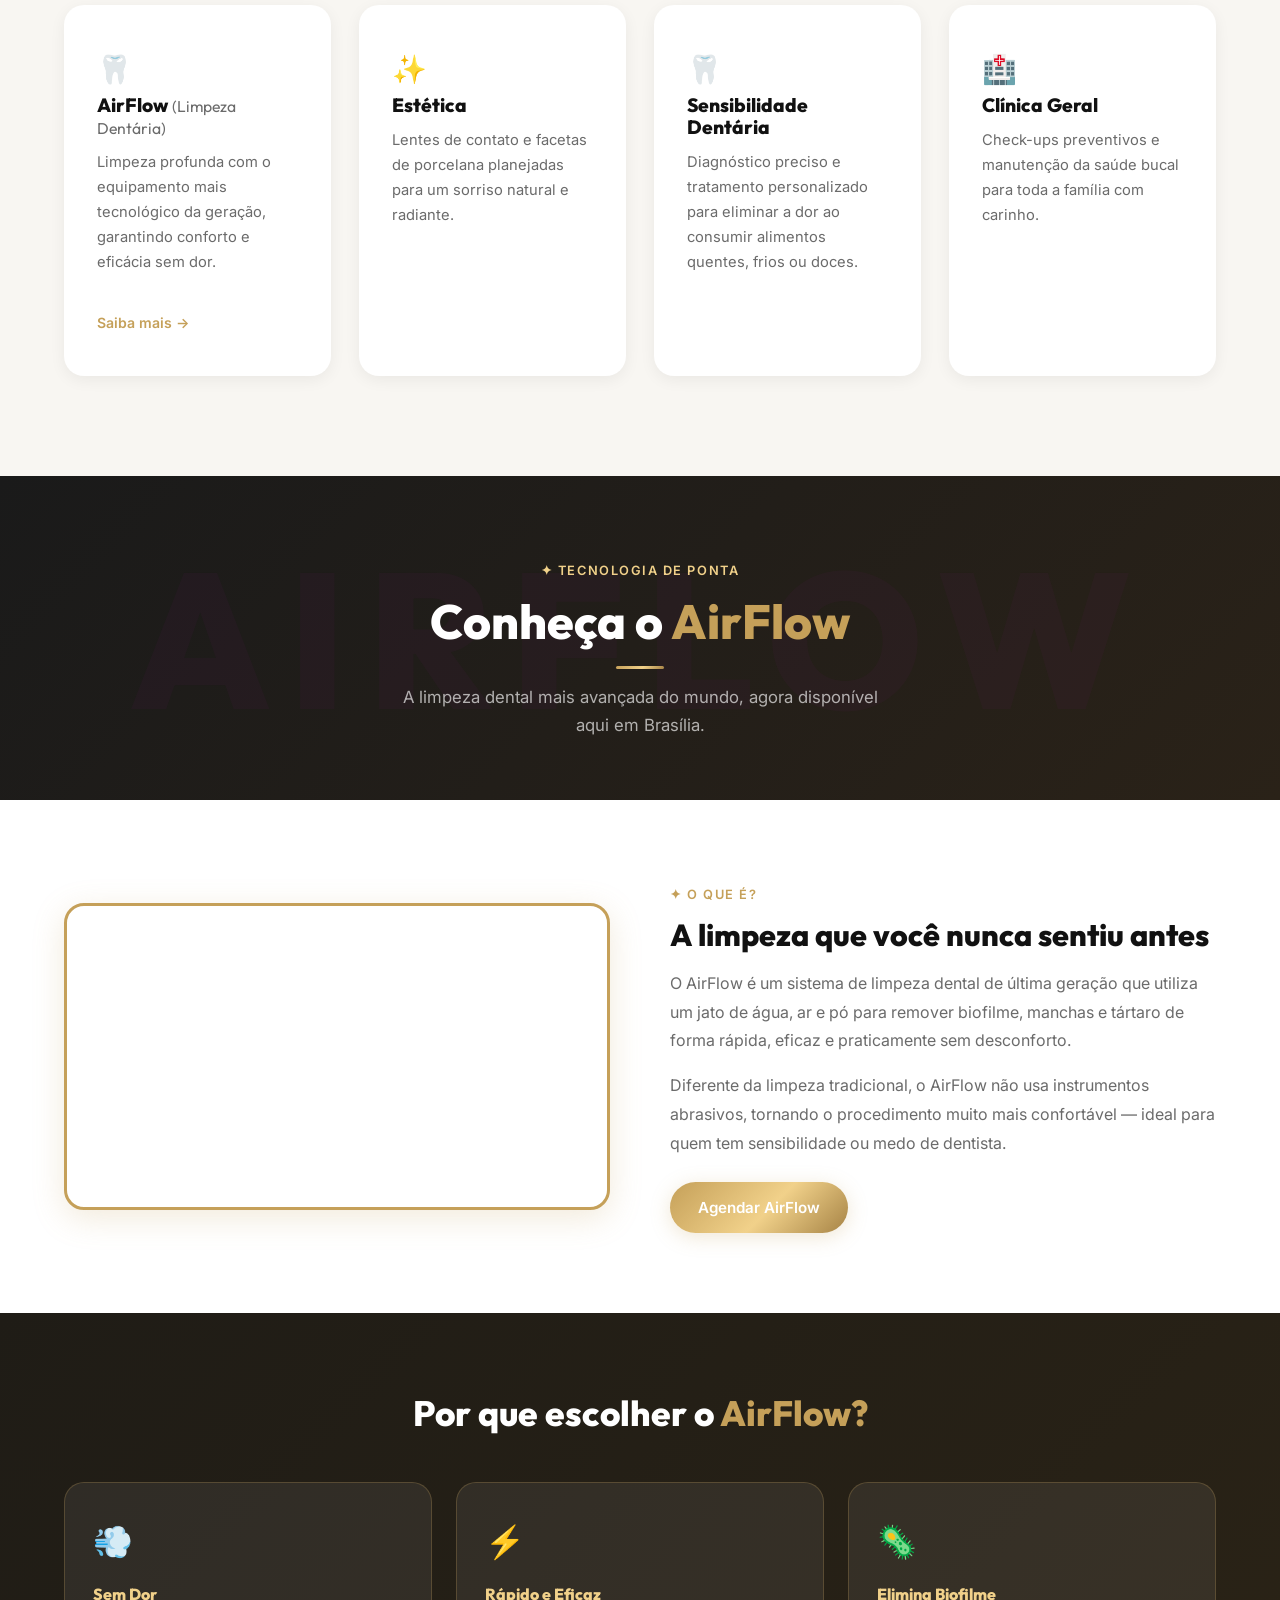
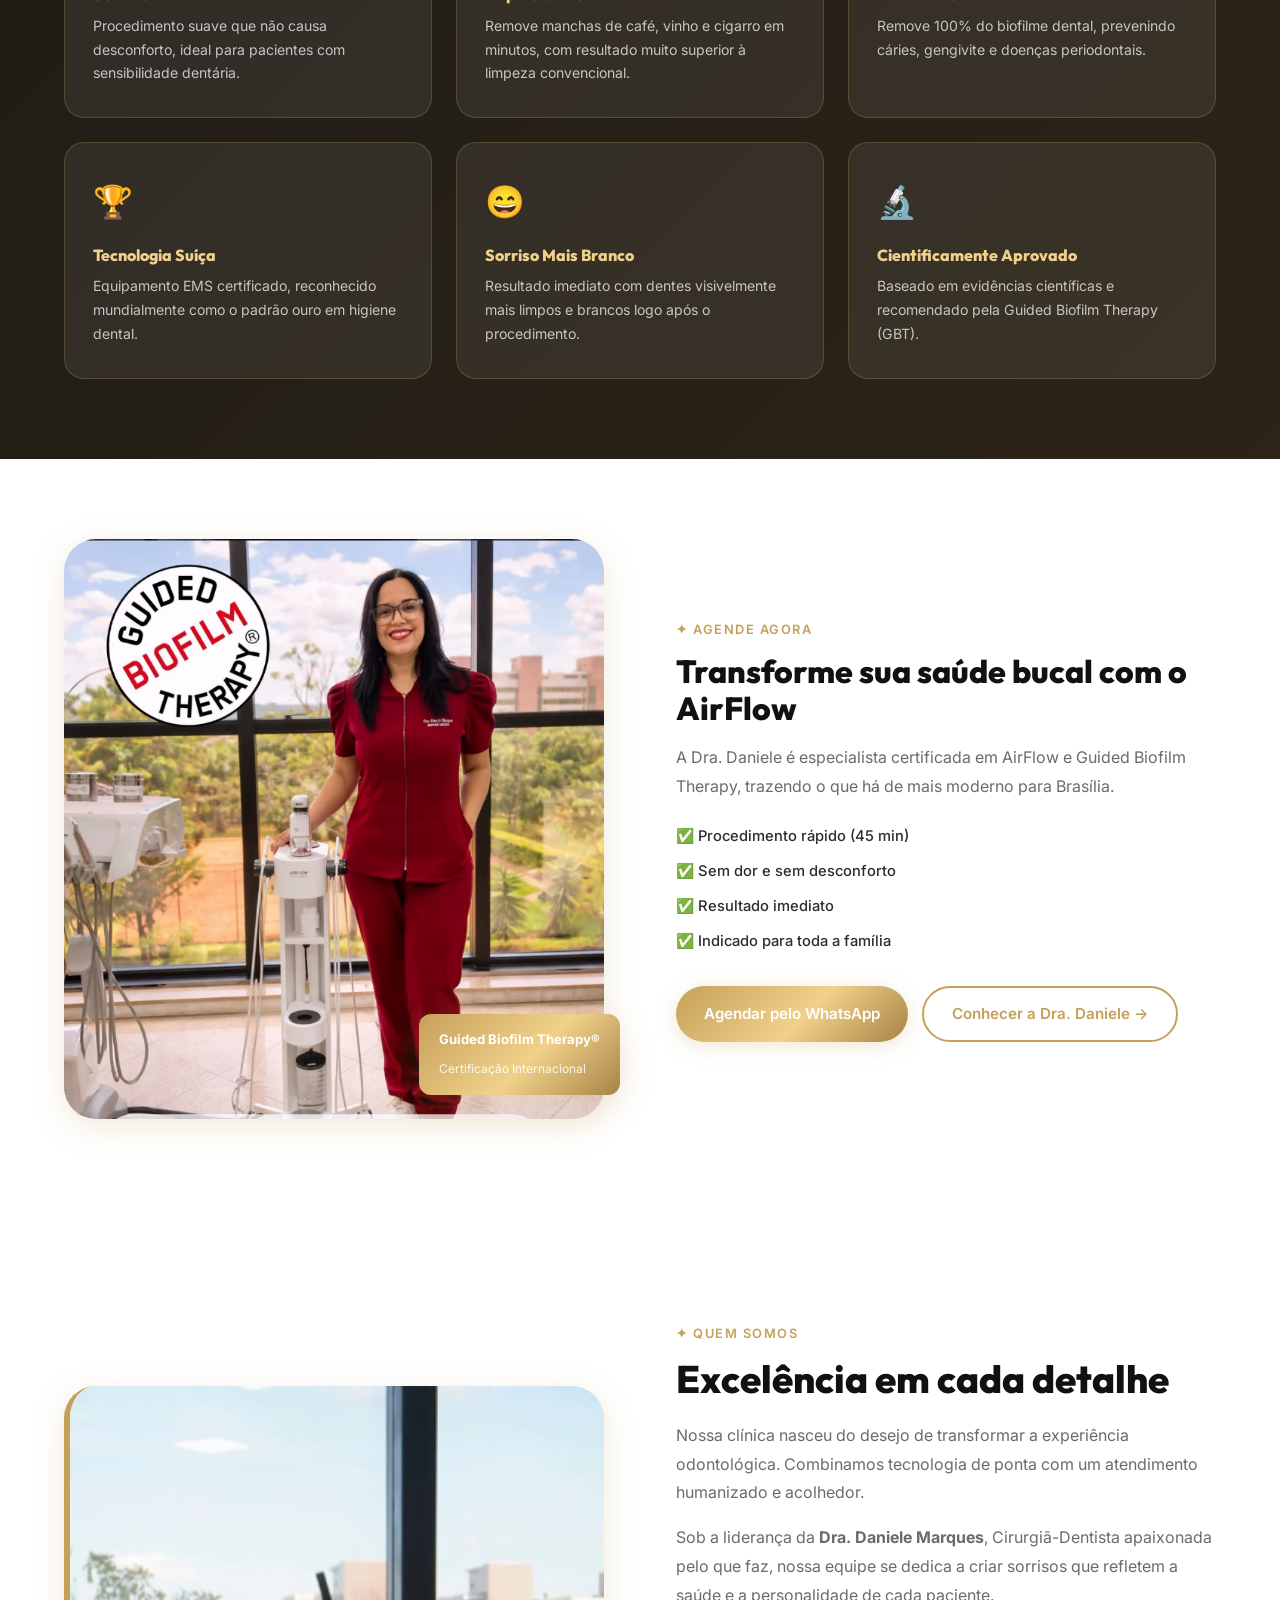
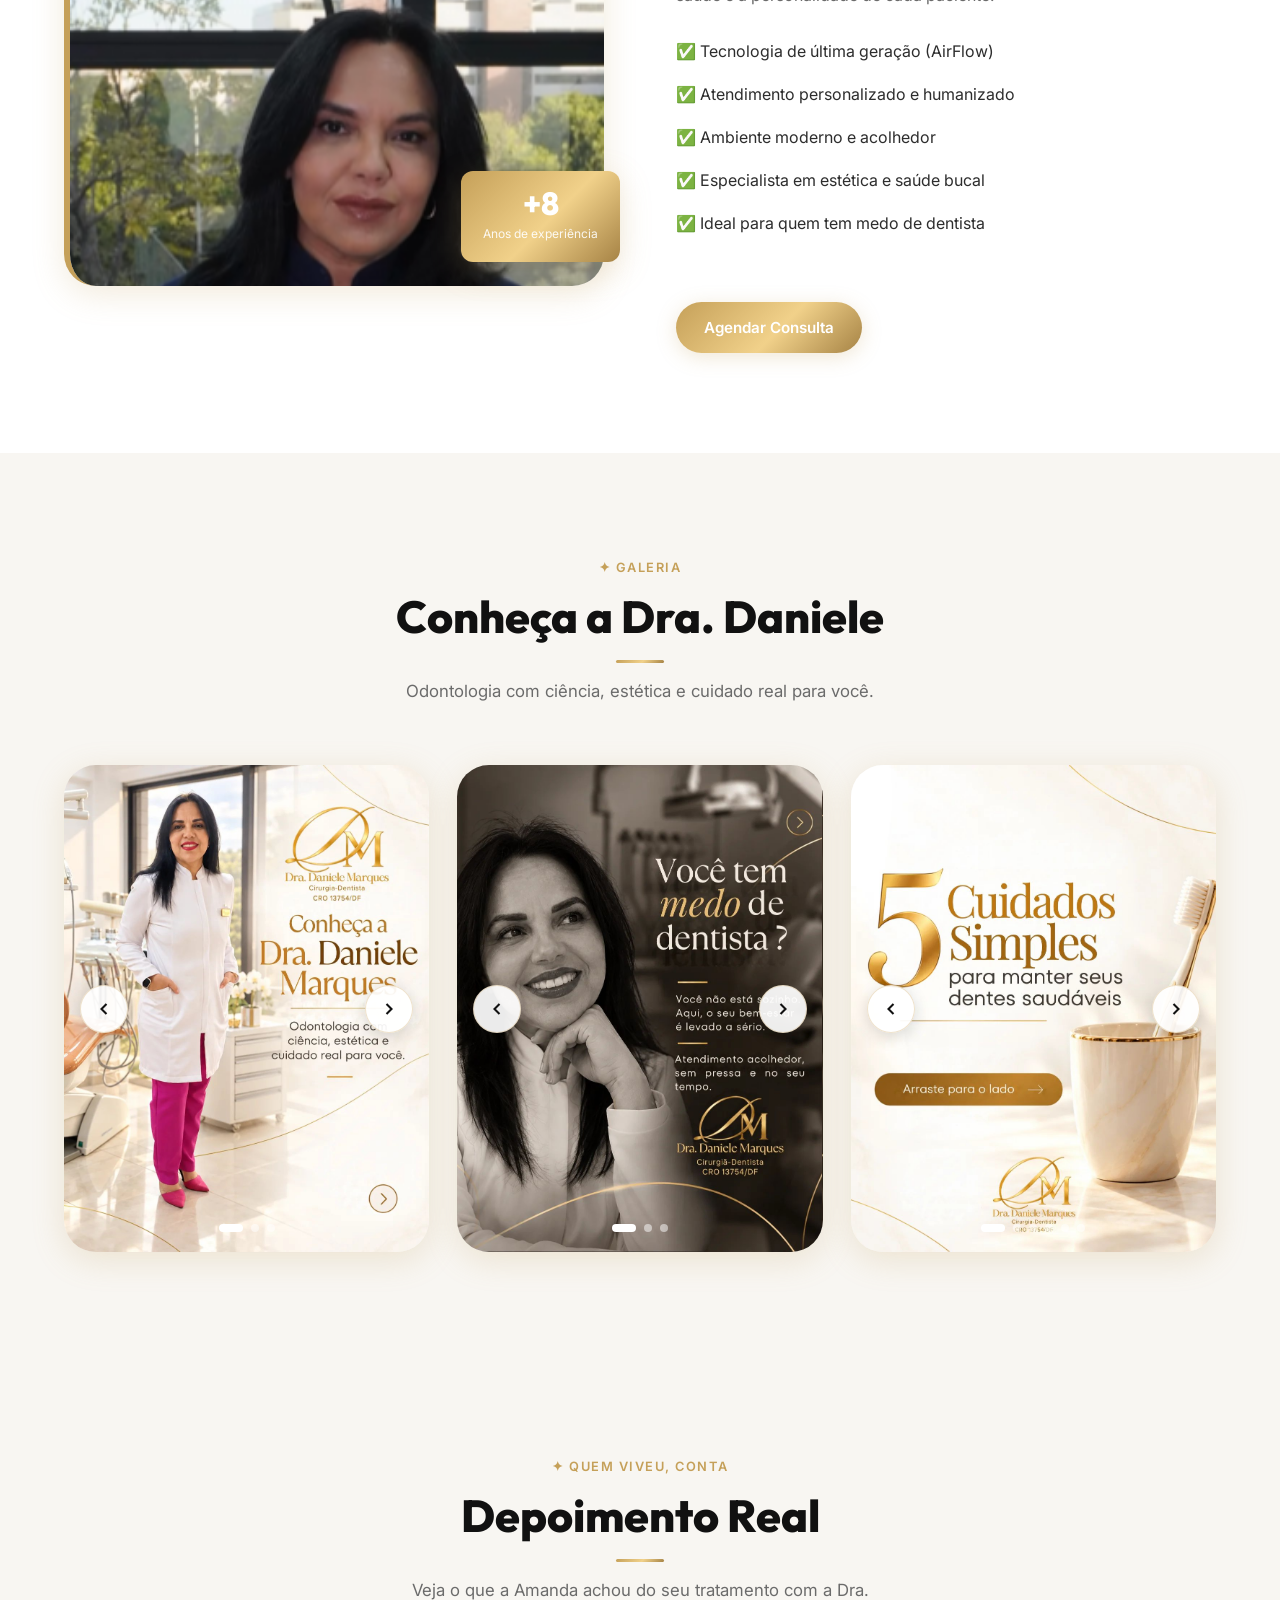
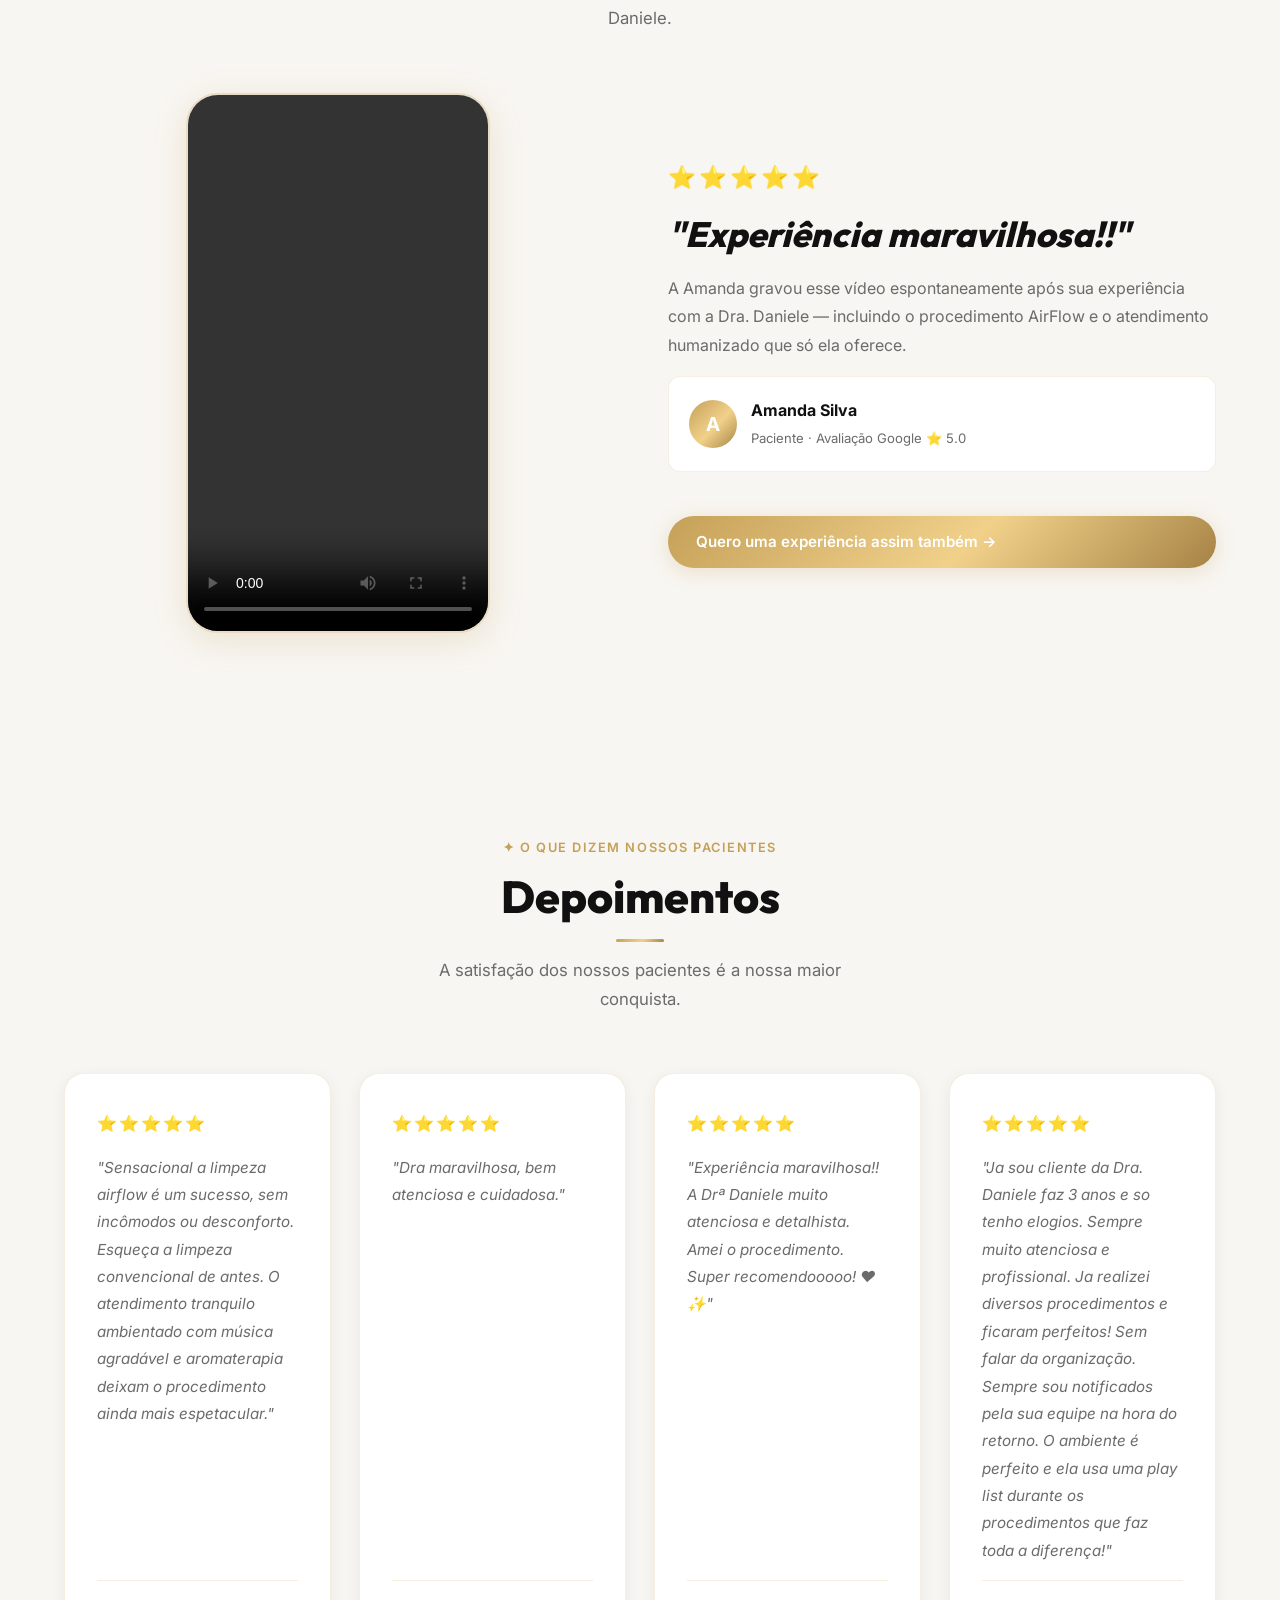
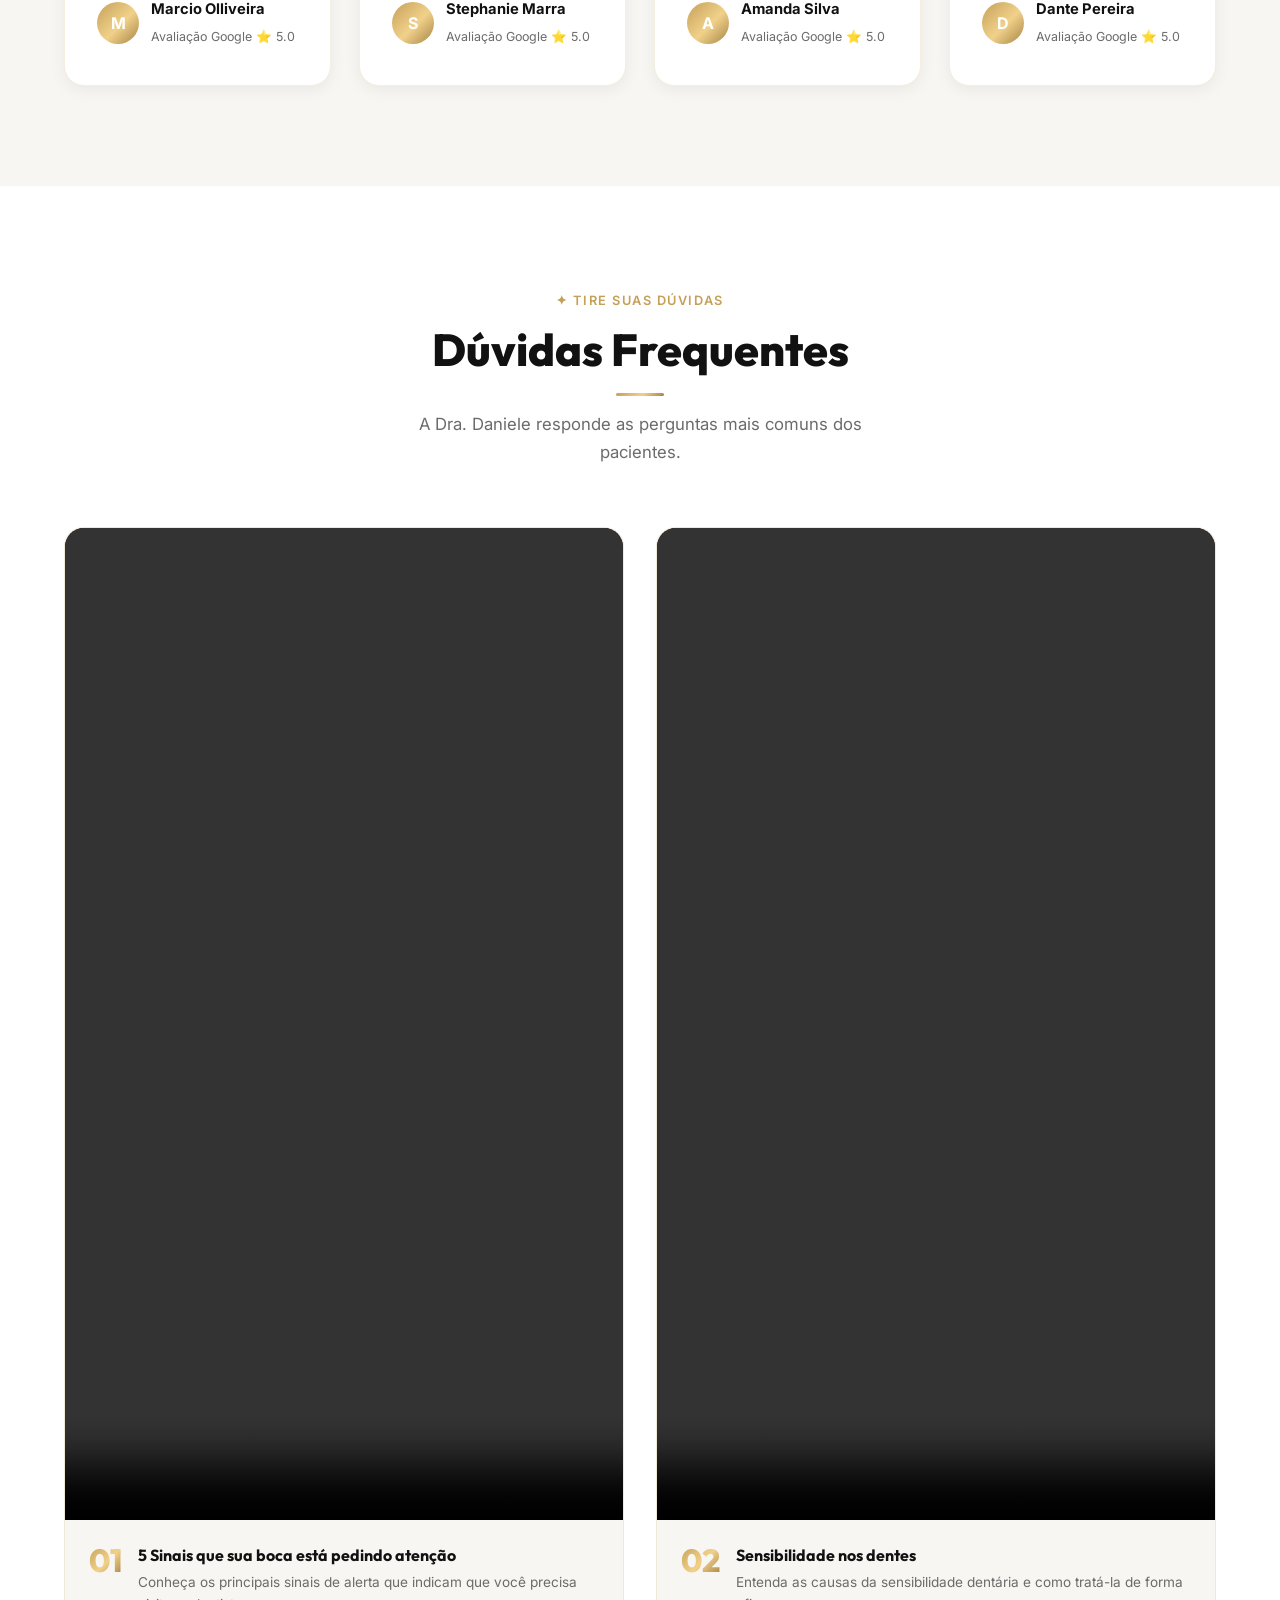
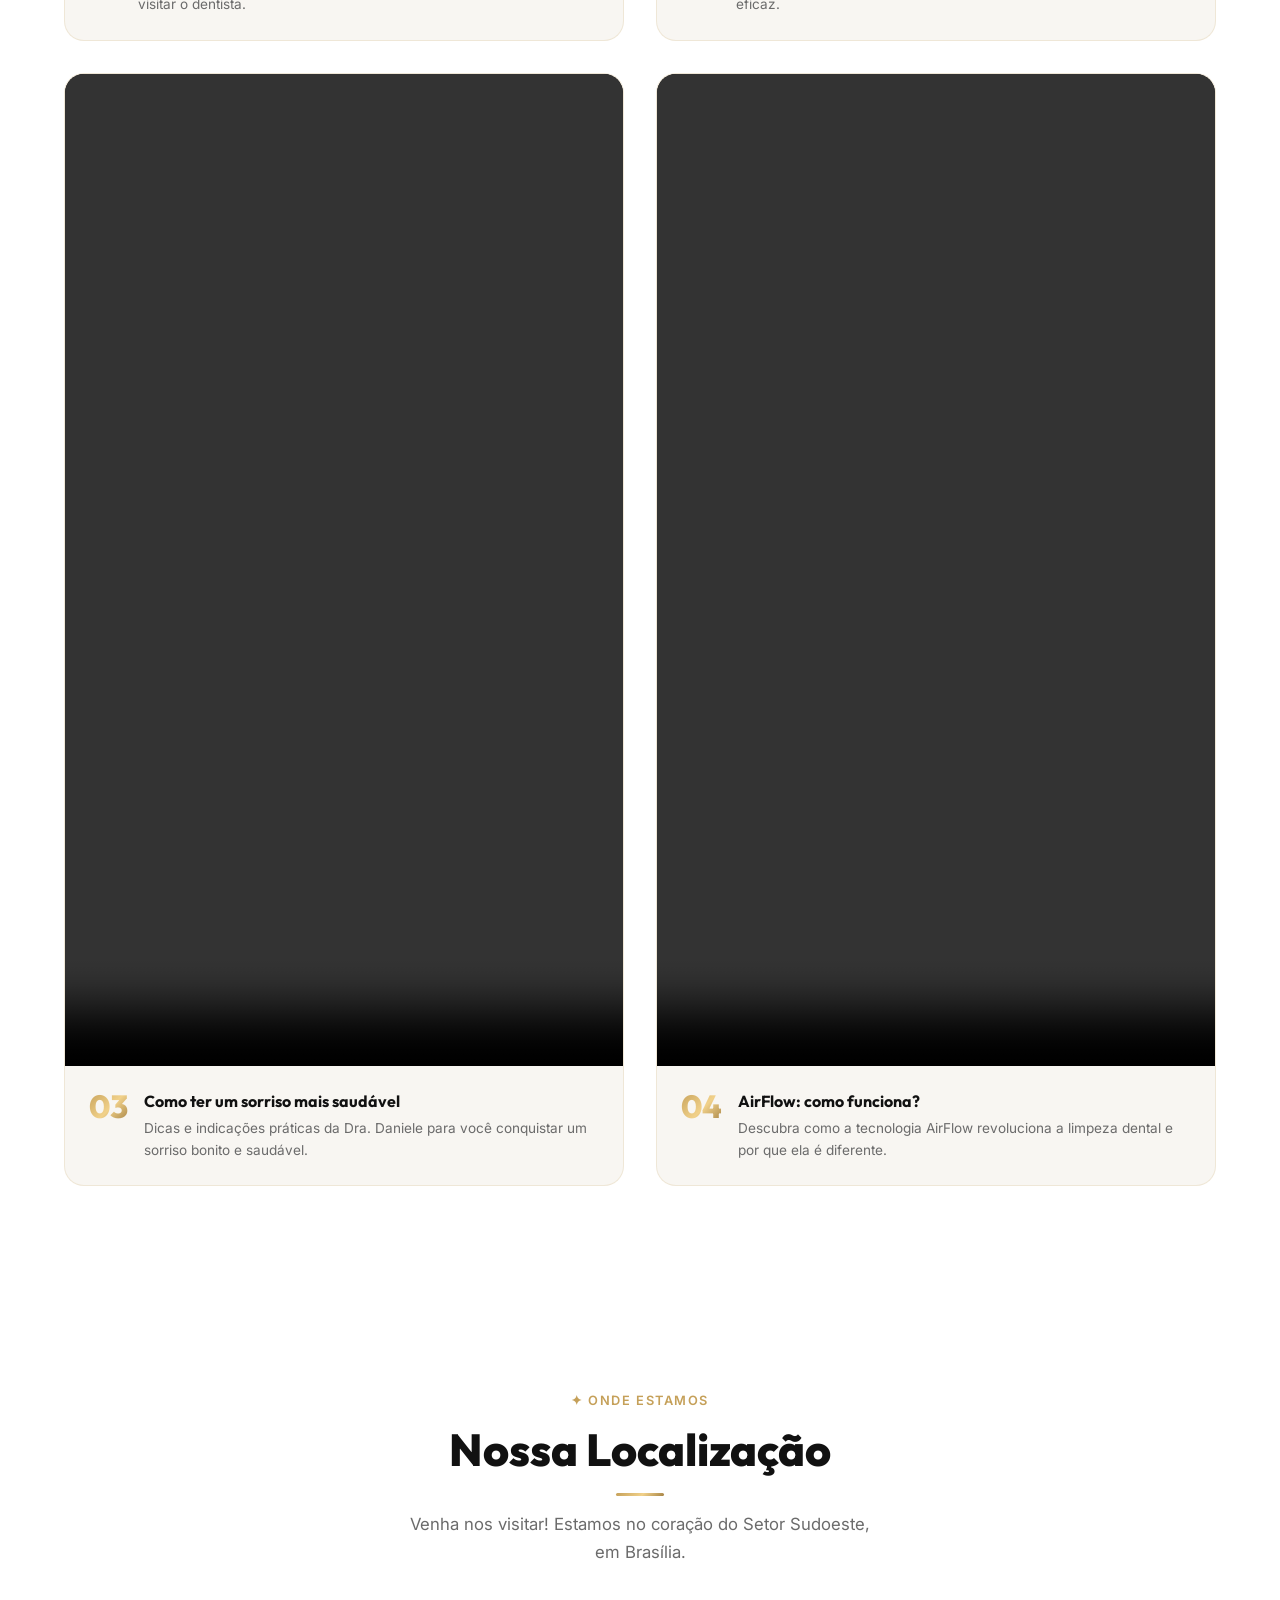
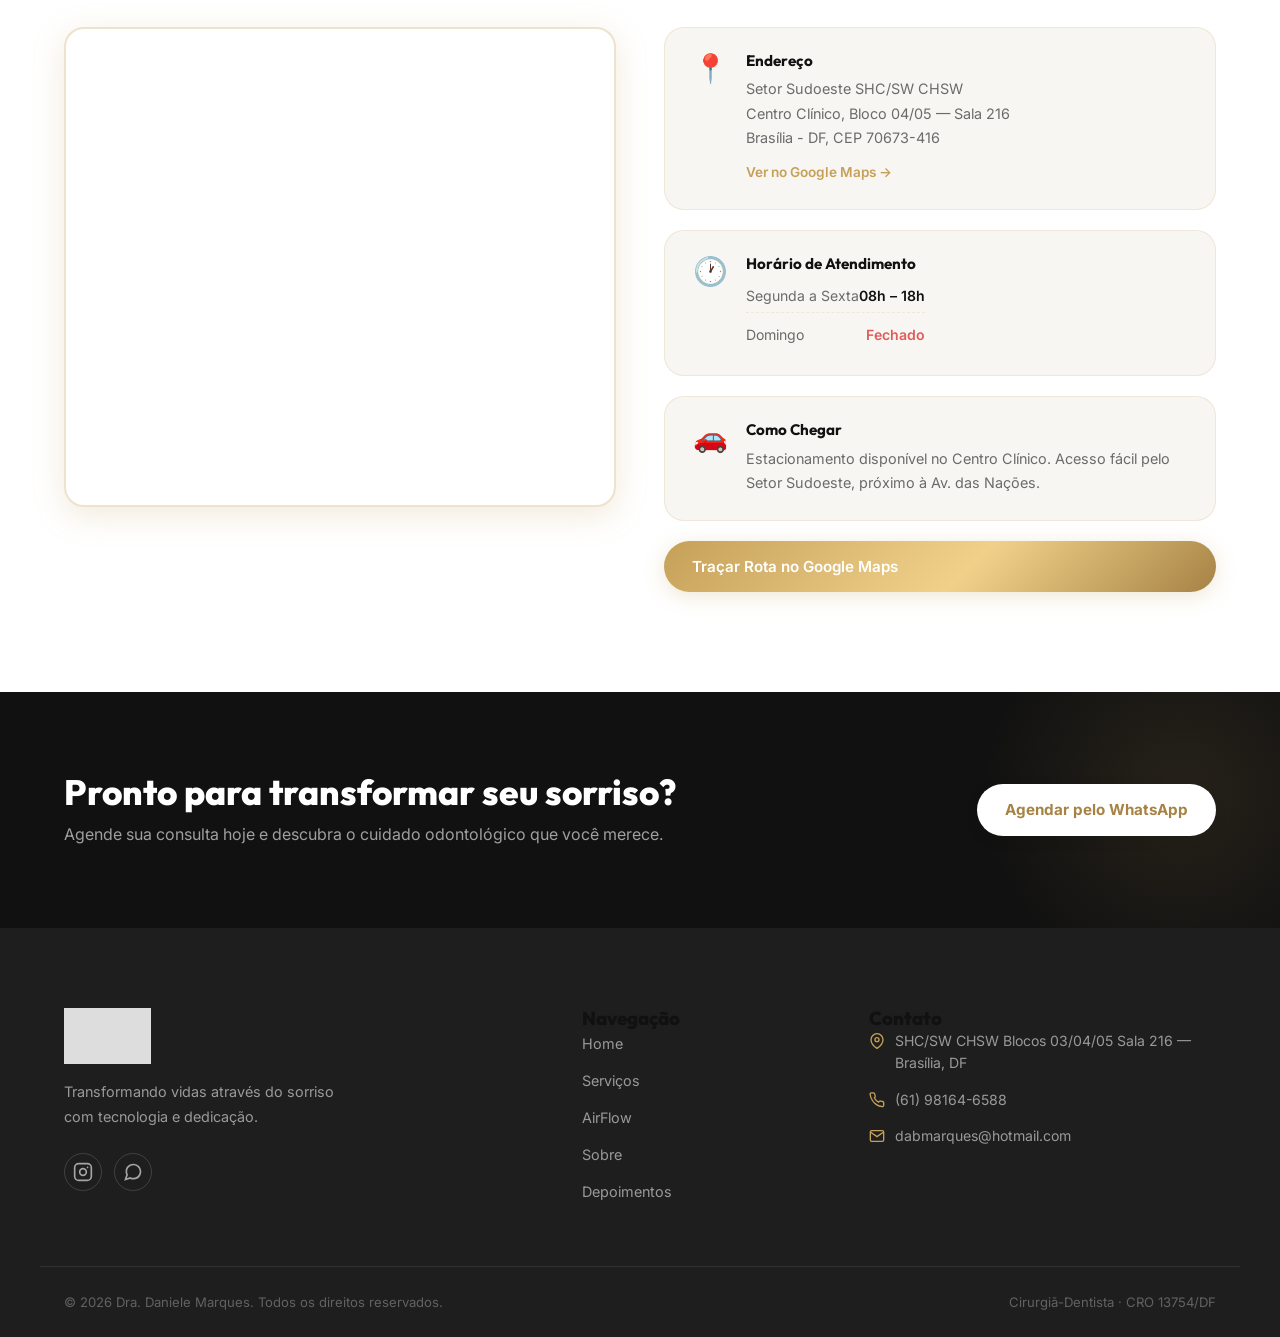
==== commit a37da972: "fix email footer" ====
--- a/index.html
+++ b/index.html
@@ -674,7 +674,7 @@
                 </p>
                 <p>
                     <svg width="16" height="16" fill="none" stroke="currentColor" stroke-width="2" viewBox="0 0 24 24"><path d="M4 4h16c1.1 0 2 .9 2 2v12c0 1.1-.9 2-2 2H4c-1.1 0-2-.9-2-2V6c0-1.1.9-2 2-2z"/><polyline points="22,6 12,13 2,6"/></svg>
-                    <a href="dabmarques@hotmail.com">contato@dradaniele.com.br</a>
+                    <a href="mailto:dabmarques@hotmail.com">dabmarques@hotmail.com</a>
                 </p>
             </div>
         </div>
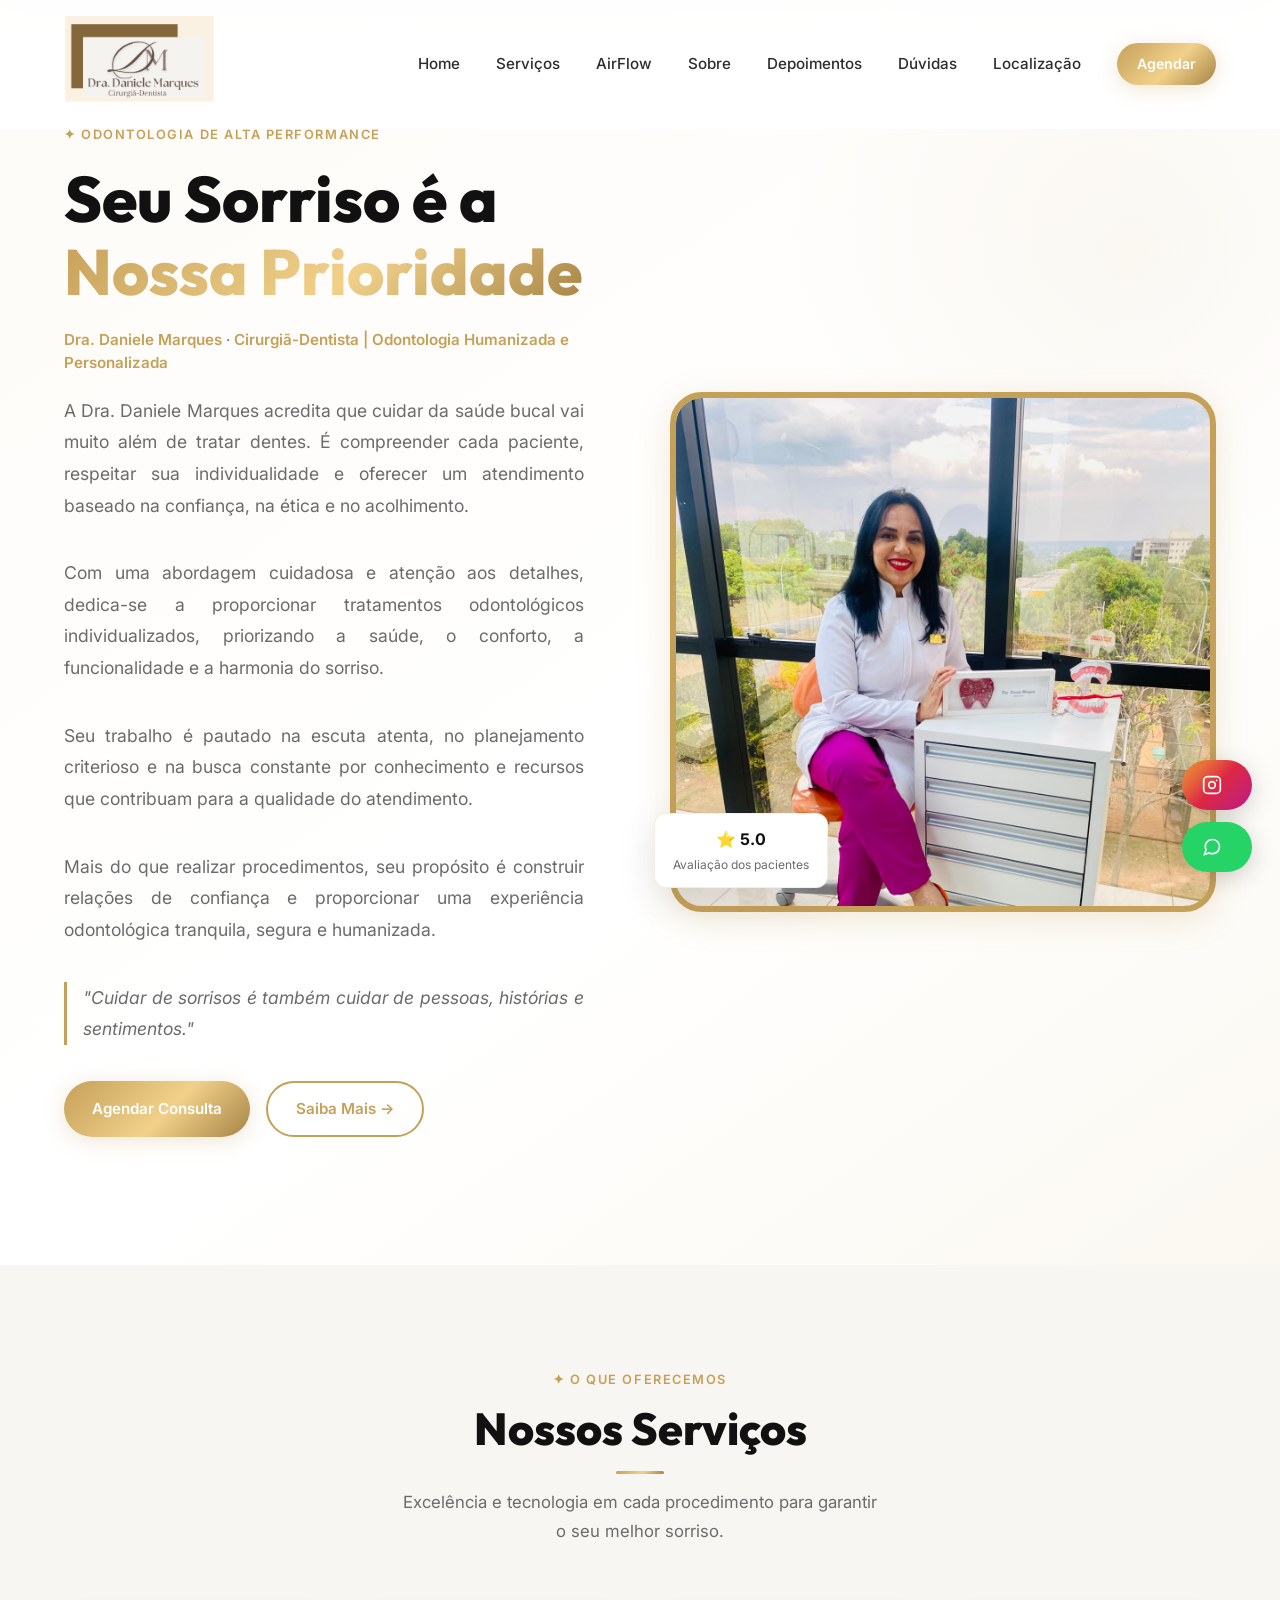
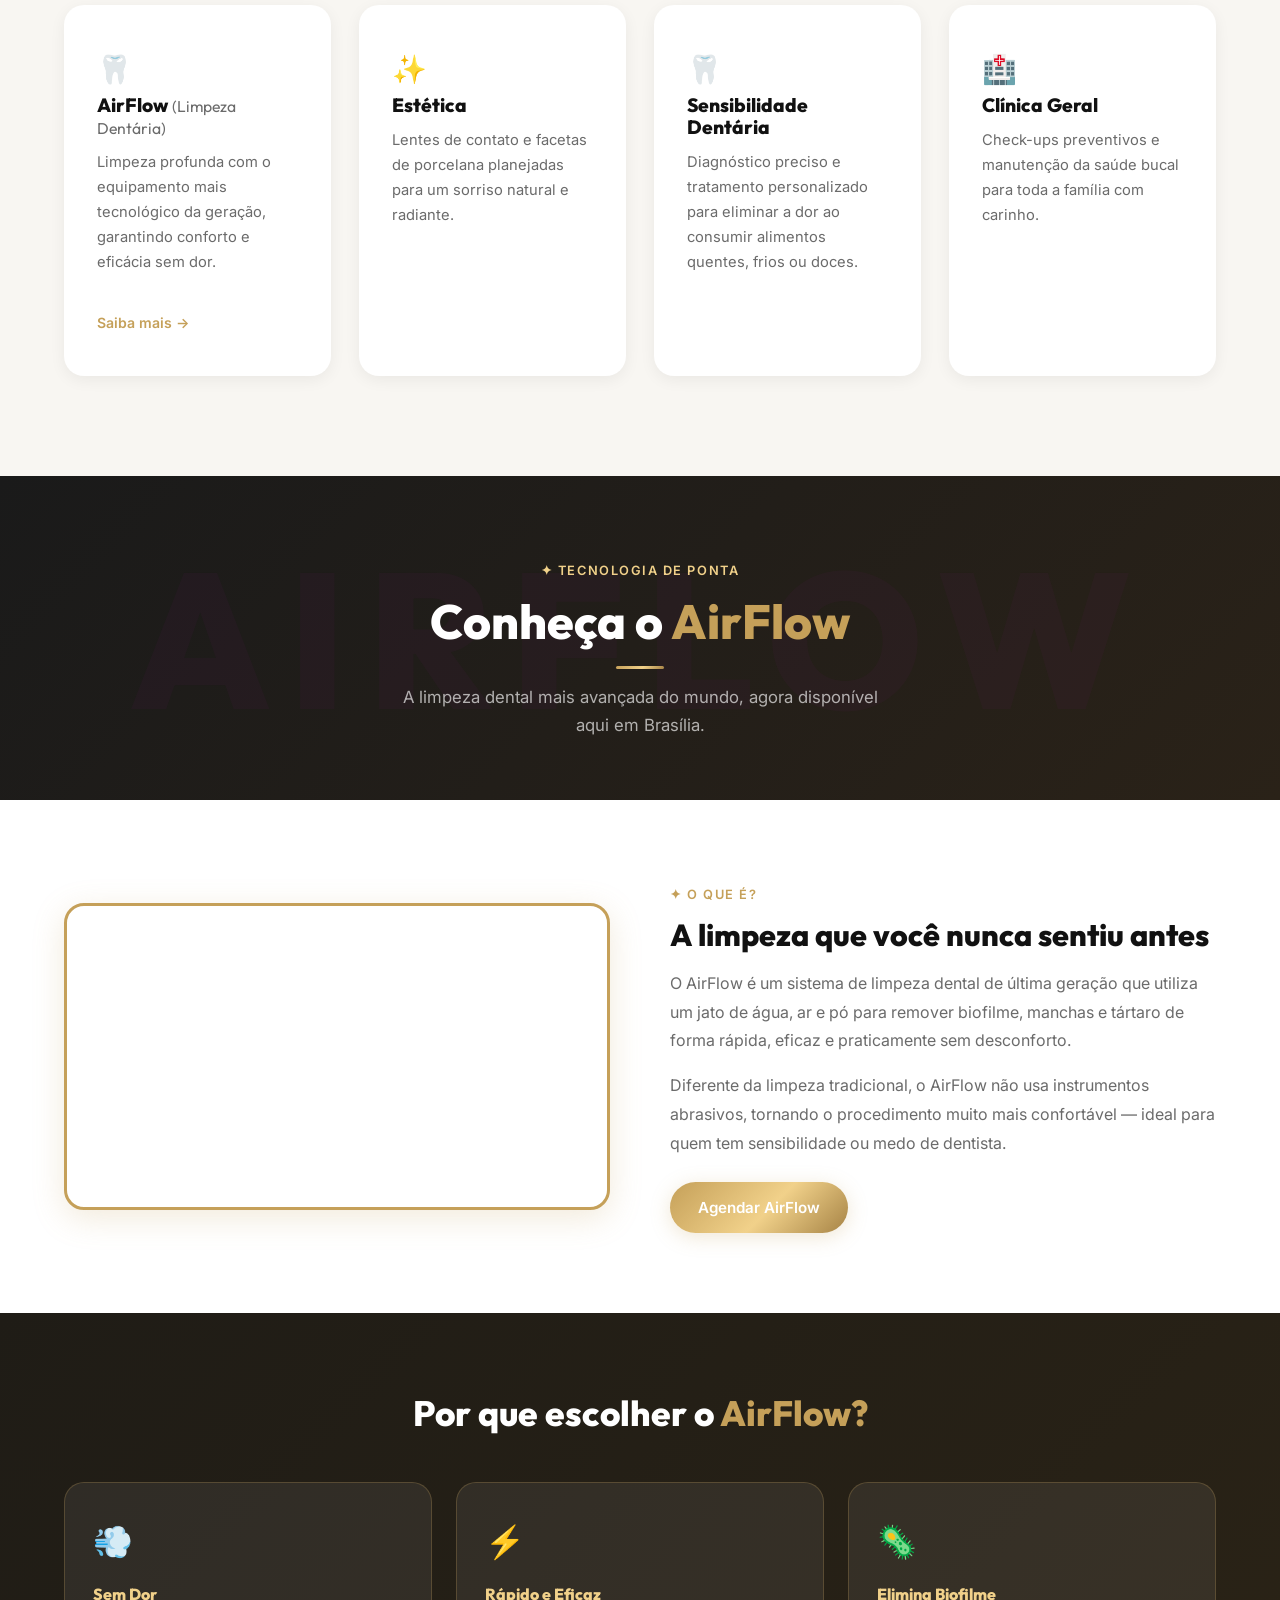
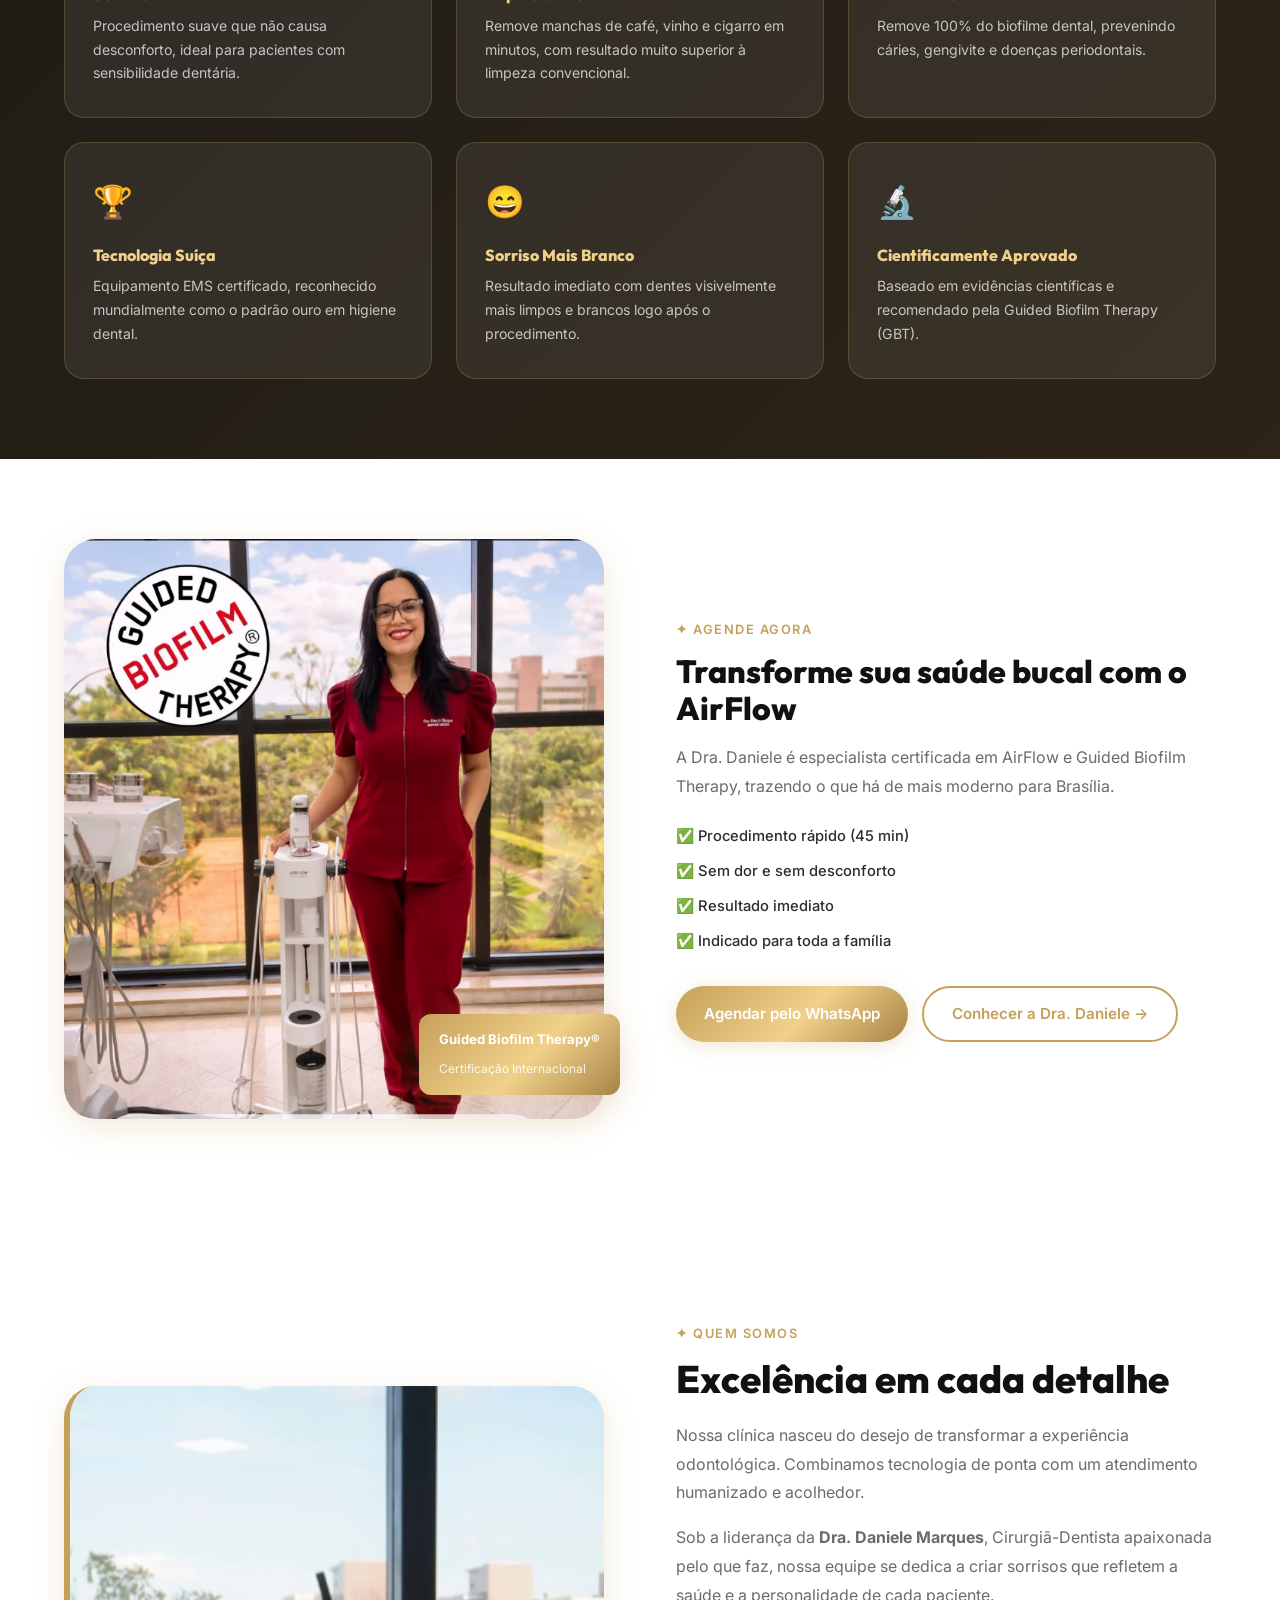
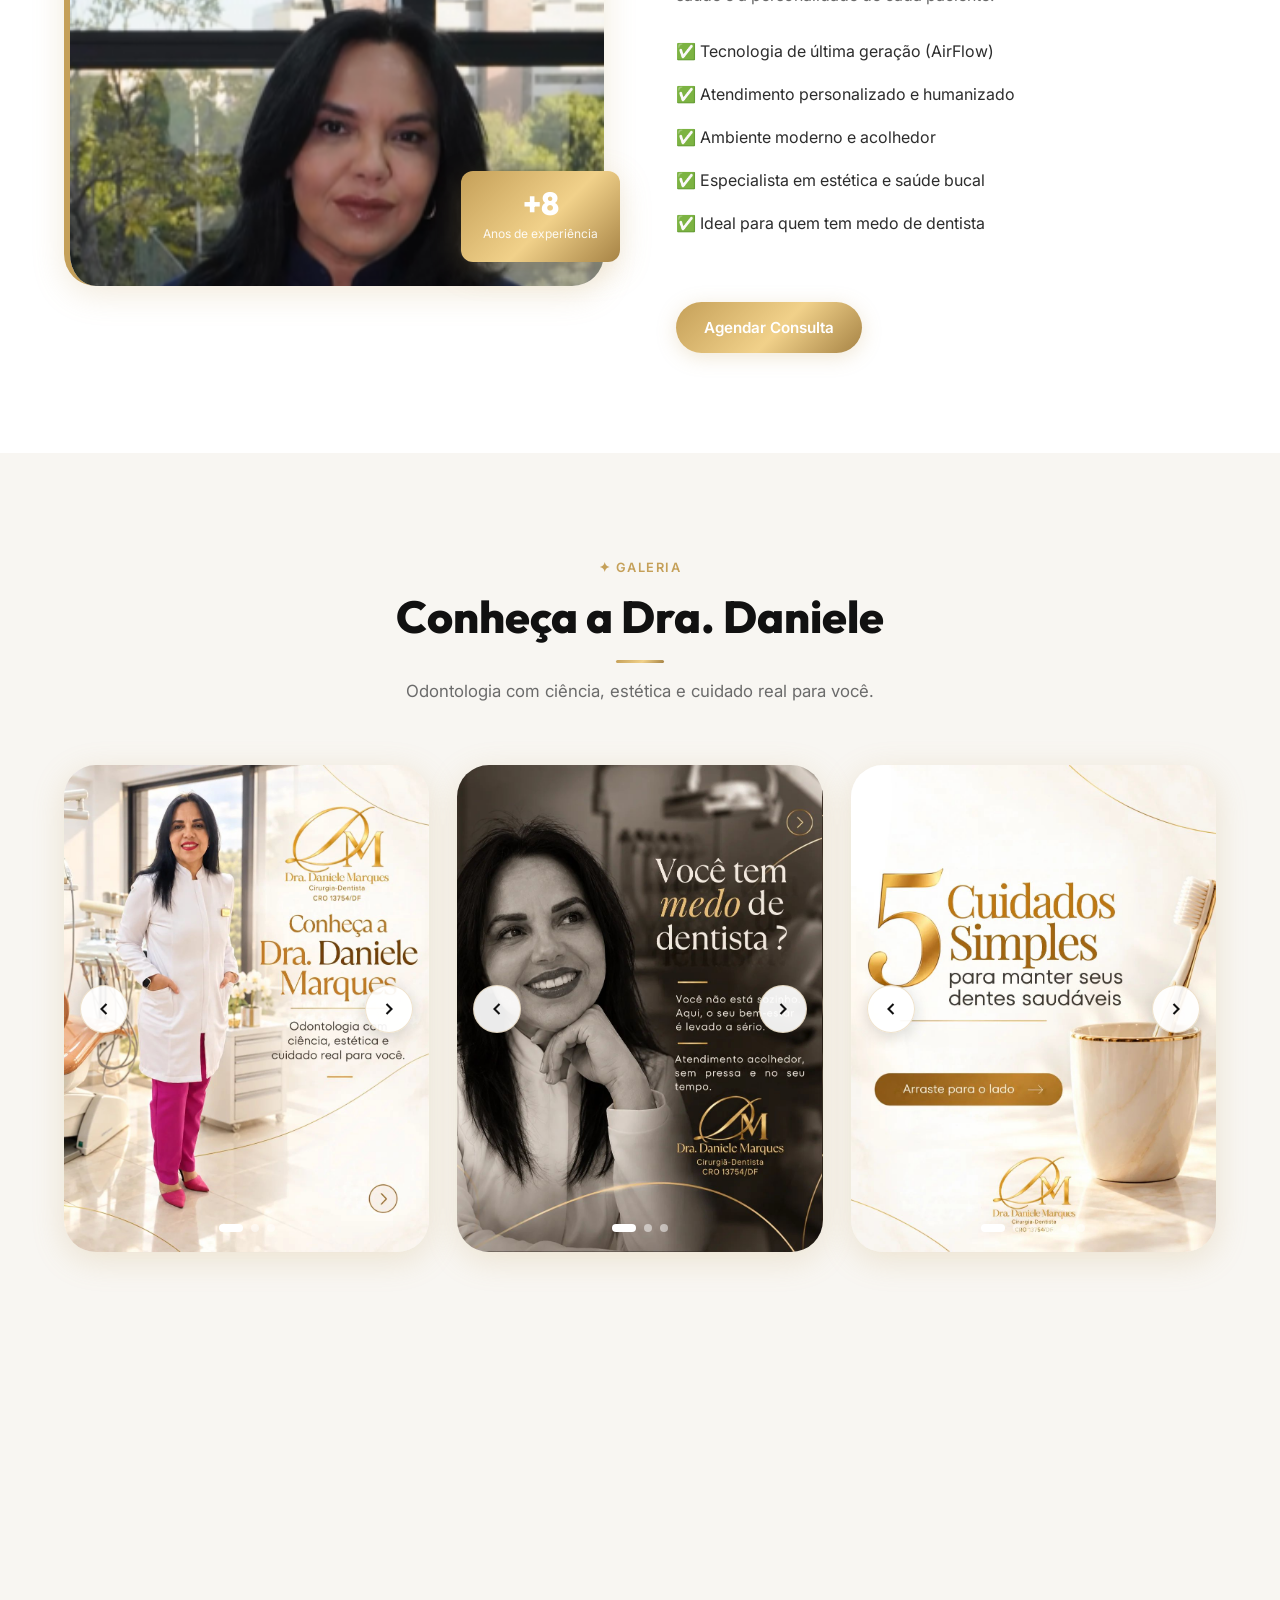
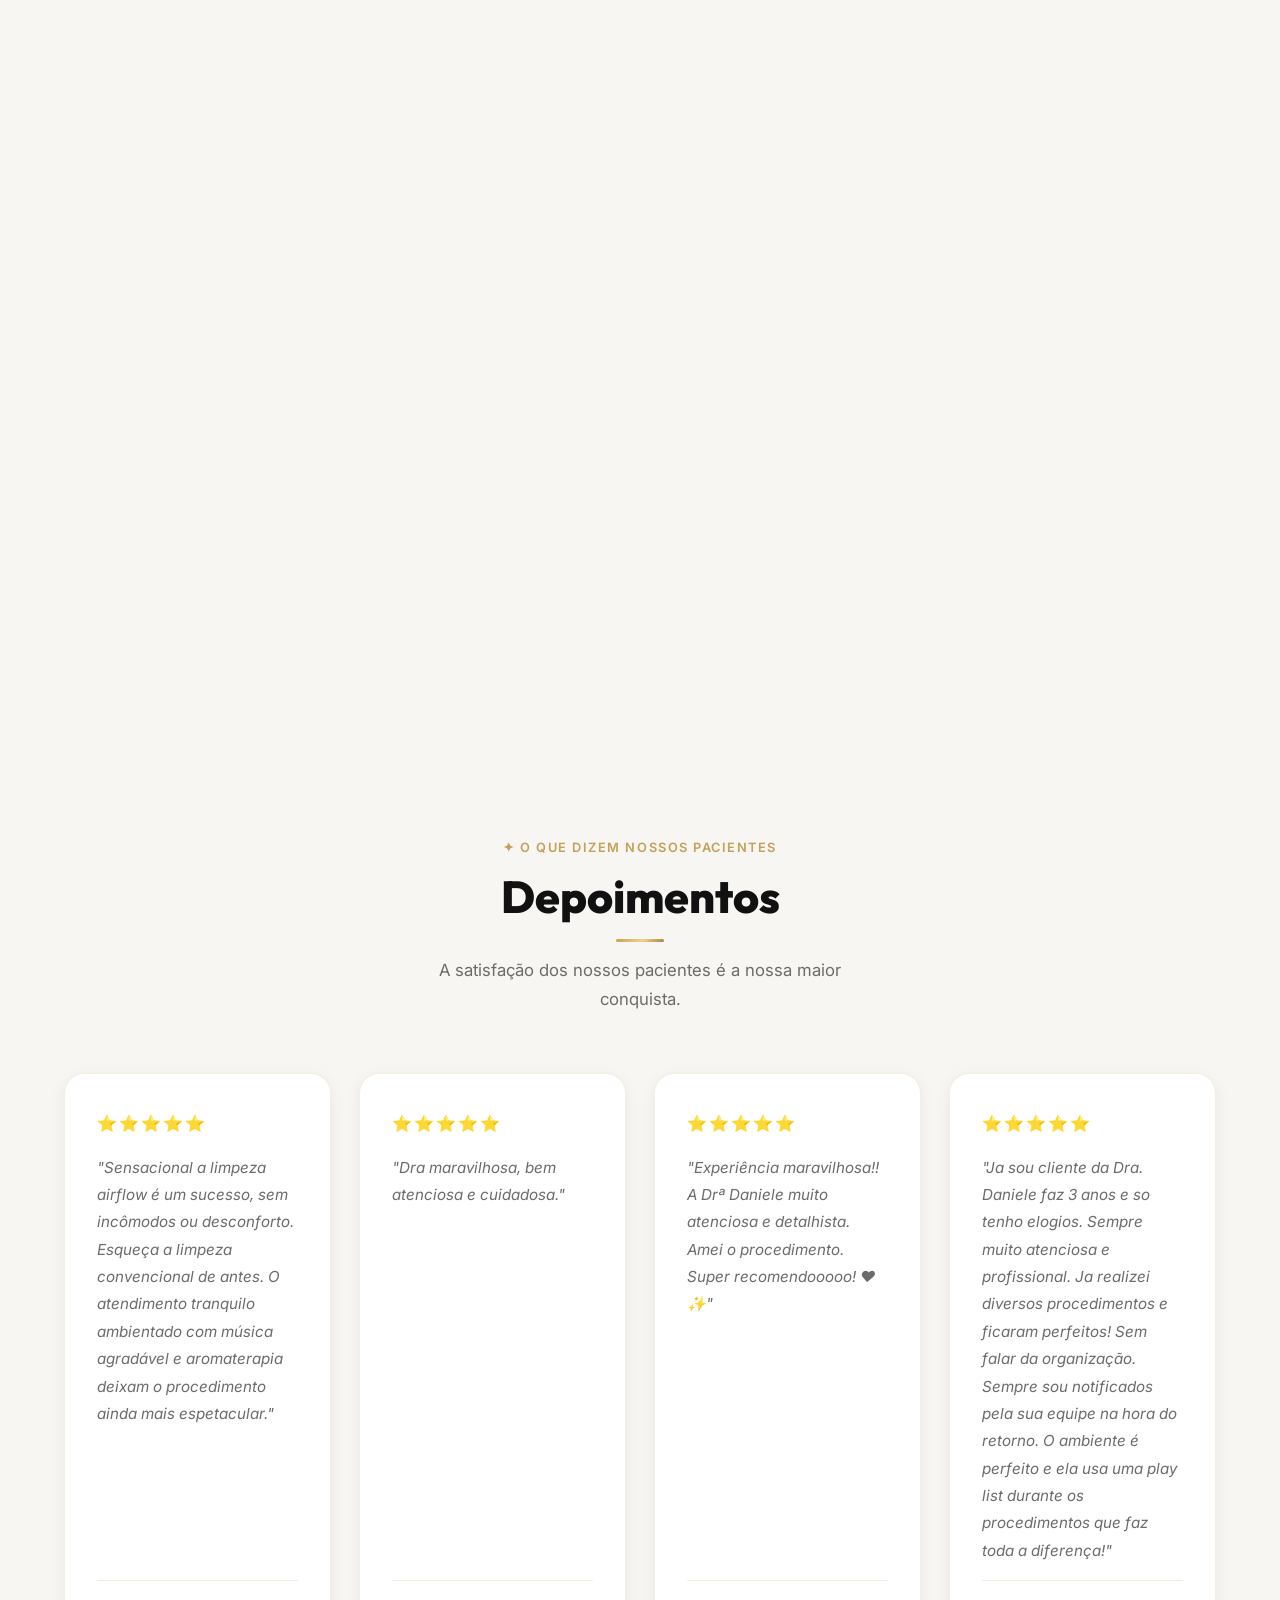
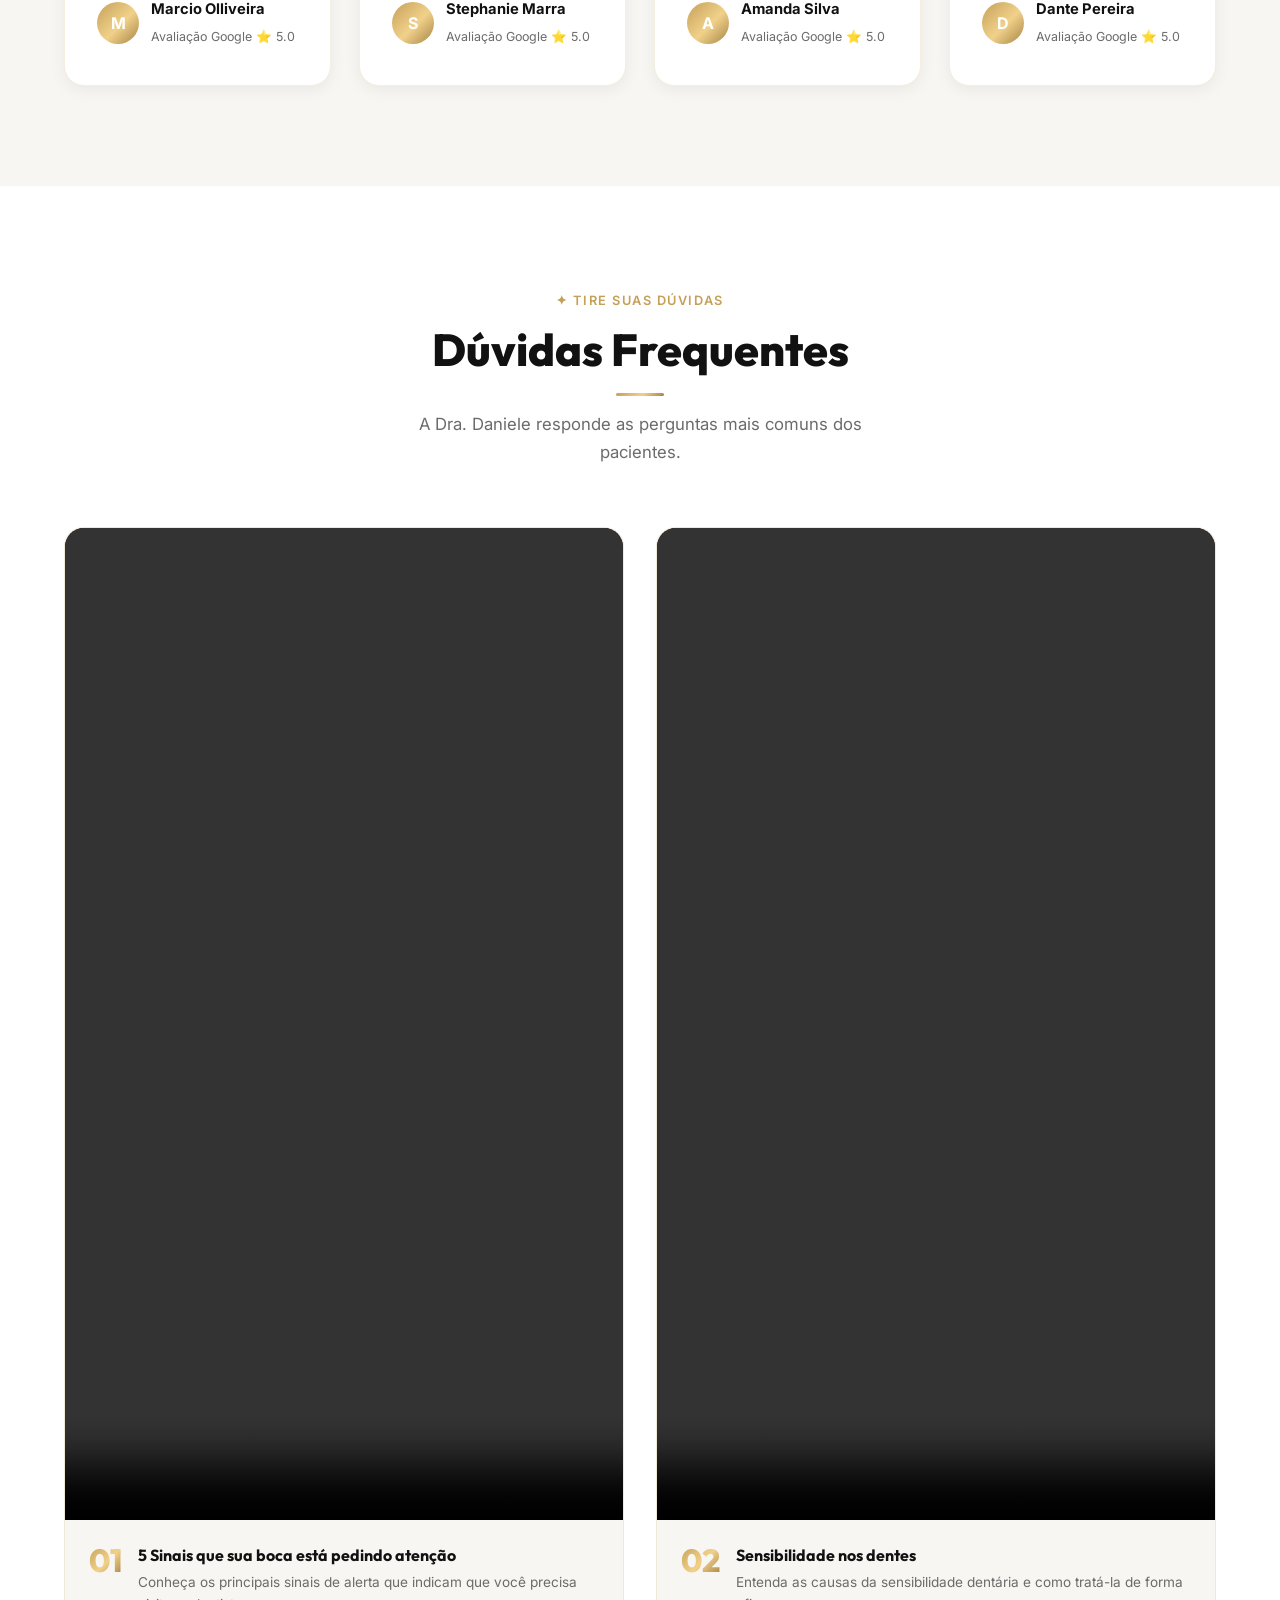
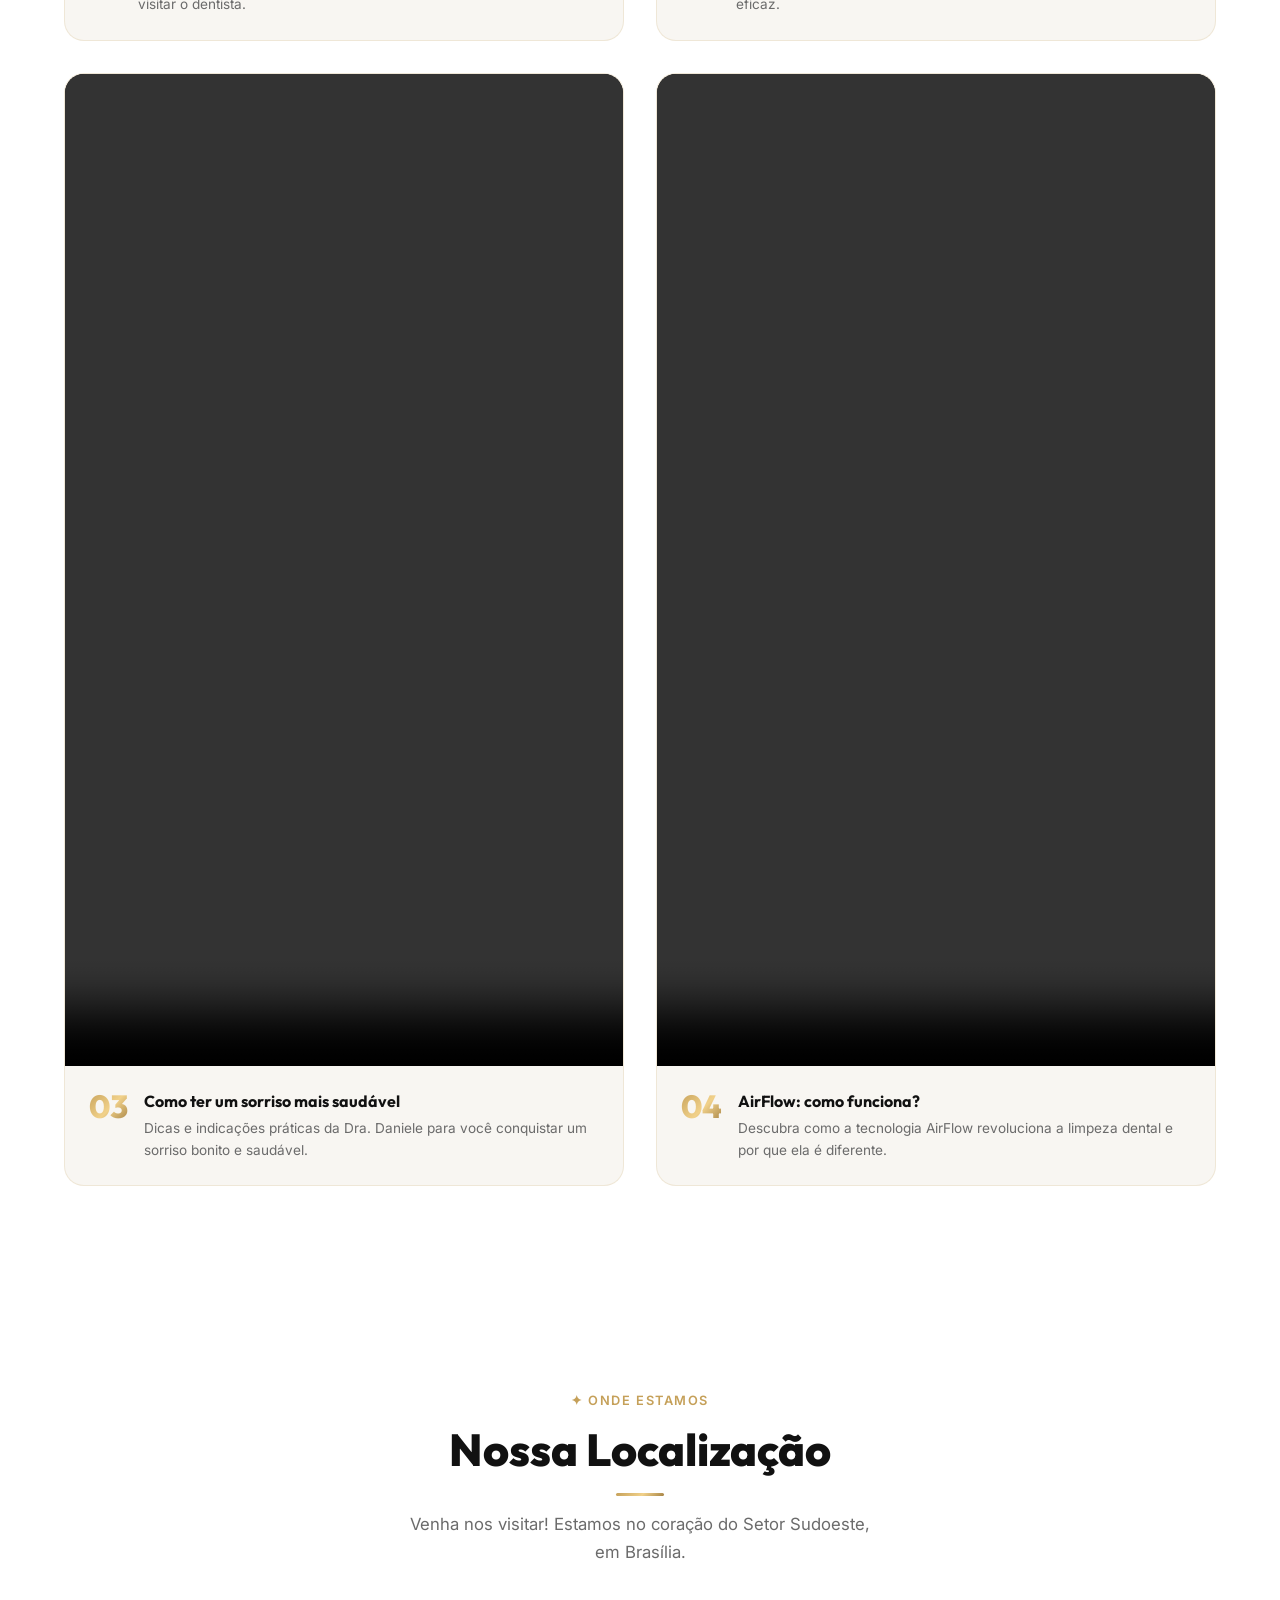
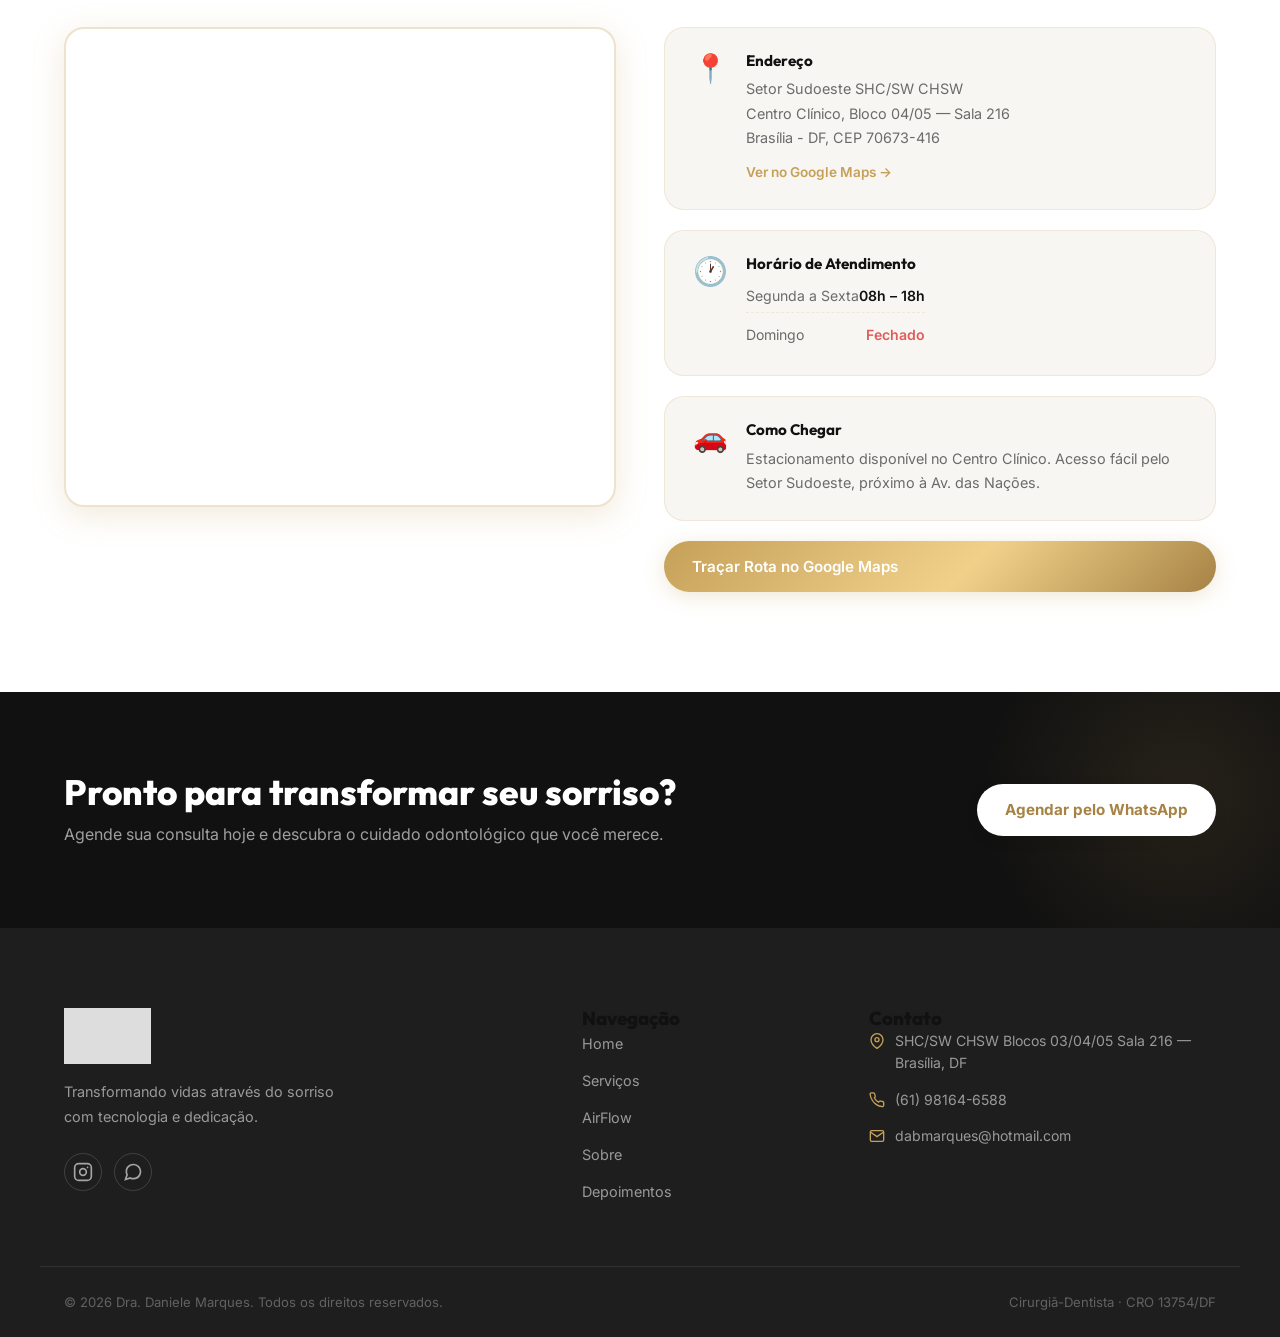
==== commit 556b9c06: "adiciona conversao whatsapp google ads" ====
--- a/index.html
+++ b/index.html
@@ -242,7 +242,7 @@
                             <li>✅ Indicado para toda a família</li>
                         </ul>
                         <div class="airflow-cta-btns">
-                            <a href="https://wa.me/5561981646588" target="_blank" class="btn btn-primary">Agendar pelo WhatsApp</a>
+                            <a href="https://wa.me/5561981646588" target="_blank" onclick="gtag('event', 'conversion', {'send_to': 'AW-18253624682/33ZbCIajpacdEOrqqIBE'})" onclick="gtag('event', 'conversion', {'send_to': 'AW-18253624682/33ZbCIajpacdEOrqqIBE'})" onclick="gtag('event', 'conversion', {'send_to': 'AW-18253624682/33ZbCIajpacdEOrqqIBE'})" onclick="gtag('event', 'conversion', {'send_to': 'AW-18253624682/33ZbCIajpacdEOrqqIBE'})" class="btn btn-primary">Agendar pelo WhatsApp</a>
                             <a href="#sobre" class="btn btn-outline">Conhecer a Dra. Daniele →</a>
                         </div>
                     </div>
@@ -389,7 +389,7 @@
                                 <span>Paciente · Avaliação Google ⭐ 5.0</span>
                             </div>
                         </div>
-                        <a href="https://wa.me/5561981646588" target="_blank" class="btn btn-primary" style="margin-top: 28px;">
+                        <a href="https://wa.me/5561981646588" target="_blank" onclick="gtag('event', 'conversion', {'send_to': 'AW-18253624682/33ZbCIajpacdEOrqqIBE'})" onclick="gtag('event', 'conversion', {'send_to': 'AW-18253624682/33ZbCIajpacdEOrqqIBE'})" onclick="gtag('event', 'conversion', {'send_to': 'AW-18253624682/33ZbCIajpacdEOrqqIBE'})" onclick="gtag('event', 'conversion', {'send_to': 'AW-18253624682/33ZbCIajpacdEOrqqIBE'})" class="btn btn-primary" style="margin-top: 28px;">
                             Quero uma experiência assim também →
                         </a>
                     </div>
@@ -627,7 +627,7 @@
                         <p>Agende sua consulta hoje e descubra o cuidado odontológico que você merece.</p>
                     </div>
                     <div class="cta-actions">
-                        <a href="https://wa.me/5561981646588" target="_blank" class="btn btn-white">Agendar pelo WhatsApp</a>
+                        <a href="https://wa.me/5561981646588" target="_blank" onclick="gtag('event', 'conversion', {'send_to': 'AW-18253624682/33ZbCIajpacdEOrqqIBE'})" onclick="gtag('event', 'conversion', {'send_to': 'AW-18253624682/33ZbCIajpacdEOrqqIBE'})" onclick="gtag('event', 'conversion', {'send_to': 'AW-18253624682/33ZbCIajpacdEOrqqIBE'})" onclick="gtag('event', 'conversion', {'send_to': 'AW-18253624682/33ZbCIajpacdEOrqqIBE'})" class="btn btn-white">Agendar pelo WhatsApp</a>
                     </div>
                 </div>
             </div>
@@ -645,7 +645,7 @@
                     <a href="https://www.instagram.com/dra.danielemarques.dentista/" target="_blank" aria-label="Instagram">
                         <svg width="20" height="20" fill="none" stroke="currentColor" stroke-width="2" viewBox="0 0 24 24"><rect x="2" y="2" width="20" height="20" rx="5"/><circle cx="12" cy="12" r="4"/><circle cx="17.5" cy="6.5" r="1" fill="currentColor" stroke="none"/></svg>
                     </a>
-                    <a href="https://wa.me/5561981646588" target="_blank" aria-label="WhatsApp">
+                    <a href="https://wa.me/5561981646588" target="_blank" onclick="gtag('event', 'conversion', {'send_to': 'AW-18253624682/33ZbCIajpacdEOrqqIBE'})" onclick="gtag('event', 'conversion', {'send_to': 'AW-18253624682/33ZbCIajpacdEOrqqIBE'})" onclick="gtag('event', 'conversion', {'send_to': 'AW-18253624682/33ZbCIajpacdEOrqqIBE'})" onclick="gtag('event', 'conversion', {'send_to': 'AW-18253624682/33ZbCIajpacdEOrqqIBE'})" aria-label="WhatsApp">
                         <svg width="20" height="20" fill="none" stroke="currentColor" stroke-width="2" viewBox="0 0 24 24"><path d="M21 11.5a8.38 8.38 0 0 1-.9 3.8 8.5 8.5 0 0 1-7.6 4.7 8.38 8.38 0 0 1-3.8-.9L3 21l1.9-5.7a8.38 8.38 0 0 1-.9-3.8 8.5 8.5 0 0 1 4.7-7.6 8.38 8.38 0 0 1 3.8-.9h.5a8.48 8.48 0 0 1 8 8v.5z"/></svg>
                     </a>
                 </div>
@@ -670,7 +670,7 @@
                 </p>
                 <p>
                     <svg width="16" height="16" fill="none" stroke="currentColor" stroke-width="2" viewBox="0 0 24 24"><path d="M22 16.92v3a2 2 0 0 1-2.18 2 19.79 19.79 0 0 1-8.63-3.07A19.5 19.5 0 0 1 4.69 12a19.79 19.79 0 0 1-3.07-8.67A2 2 0 0 1 3.6 1.27h3a2 2 0 0 1 2 1.72 12.84 12.84 0 0 0 .7 2.81 2 2 0 0 1-.45 2.11L8.09 9a16 16 0 0 0 6.29 6.29l1.1-1.26a2 2 0 0 1 2.11-.45 12.84 12.84 0 0 0 2.81.7A2 2 0 0 1 22 16.92z"/></svg>
-                    <a href="https://wa.me/5561981646588" target="_blank">(61) 98164-6588</a>
+                    <a href="https://wa.me/5561981646588" target="_blank" onclick="gtag('event', 'conversion', {'send_to': 'AW-18253624682/33ZbCIajpacdEOrqqIBE'})" onclick="gtag('event', 'conversion', {'send_to': 'AW-18253624682/33ZbCIajpacdEOrqqIBE'})" onclick="gtag('event', 'conversion', {'send_to': 'AW-18253624682/33ZbCIajpacdEOrqqIBE'})" onclick="gtag('event', 'conversion', {'send_to': 'AW-18253624682/33ZbCIajpacdEOrqqIBE'})">(61) 98164-6588</a>
                 </p>
                 <p>
                     <svg width="16" height="16" fill="none" stroke="currentColor" stroke-width="2" viewBox="0 0 24 24"><path d="M4 4h16c1.1 0 2 .9 2 2v12c0 1.1-.9 2-2 2H4c-1.1 0-2-.9-2-2V6c0-1.1.9-2 2-2z"/><polyline points="22,6 12,13 2,6"/></svg>
@@ -693,7 +693,7 @@
             <svg width="20" height="20" fill="none" stroke="currentColor" stroke-width="2" viewBox="0 0 24 24"><rect x="2" y="2" width="20" height="20" rx="5"/><circle cx="12" cy="12" r="4"/><circle cx="17.5" cy="6.5" r="1" fill="currentColor" stroke="none"/></svg>
             <span>Instagram</span>
         </a>
-        <a href="https://wa.me/5561981646588" target="_blank" class="floater-btn floater-wa" aria-label="WhatsApp">
+        <a href="https://wa.me/5561981646588" target="_blank" onclick="gtag('event', 'conversion', {'send_to': 'AW-18253624682/33ZbCIajpacdEOrqqIBE'})" onclick="gtag('event', 'conversion', {'send_to': 'AW-18253624682/33ZbCIajpacdEOrqqIBE'})" onclick="gtag('event', 'conversion', {'send_to': 'AW-18253624682/33ZbCIajpacdEOrqqIBE'})" onclick="gtag('event', 'conversion', {'send_to': 'AW-18253624682/33ZbCIajpacdEOrqqIBE'})" class="floater-btn floater-wa" aria-label="WhatsApp">
             <svg width="20" height="20" fill="none" stroke="currentColor" stroke-width="2" viewBox="0 0 24 24"><path d="M21 11.5a8.38 8.38 0 0 1-.9 3.8 8.5 8.5 0 0 1-7.6 4.7 8.38 8.38 0 0 1-3.8-.9L3 21l1.9-5.7a8.38 8.38 0 0 1-.9-3.8 8.5 8.5 0 0 1 4.7-7.6 8.38 8.38 0 0 1 3.8-.9h.5a8.48 8.48 0 0 1 8 8v.5z"/></svg>
             <span>WhatsApp</span>
         </a>
